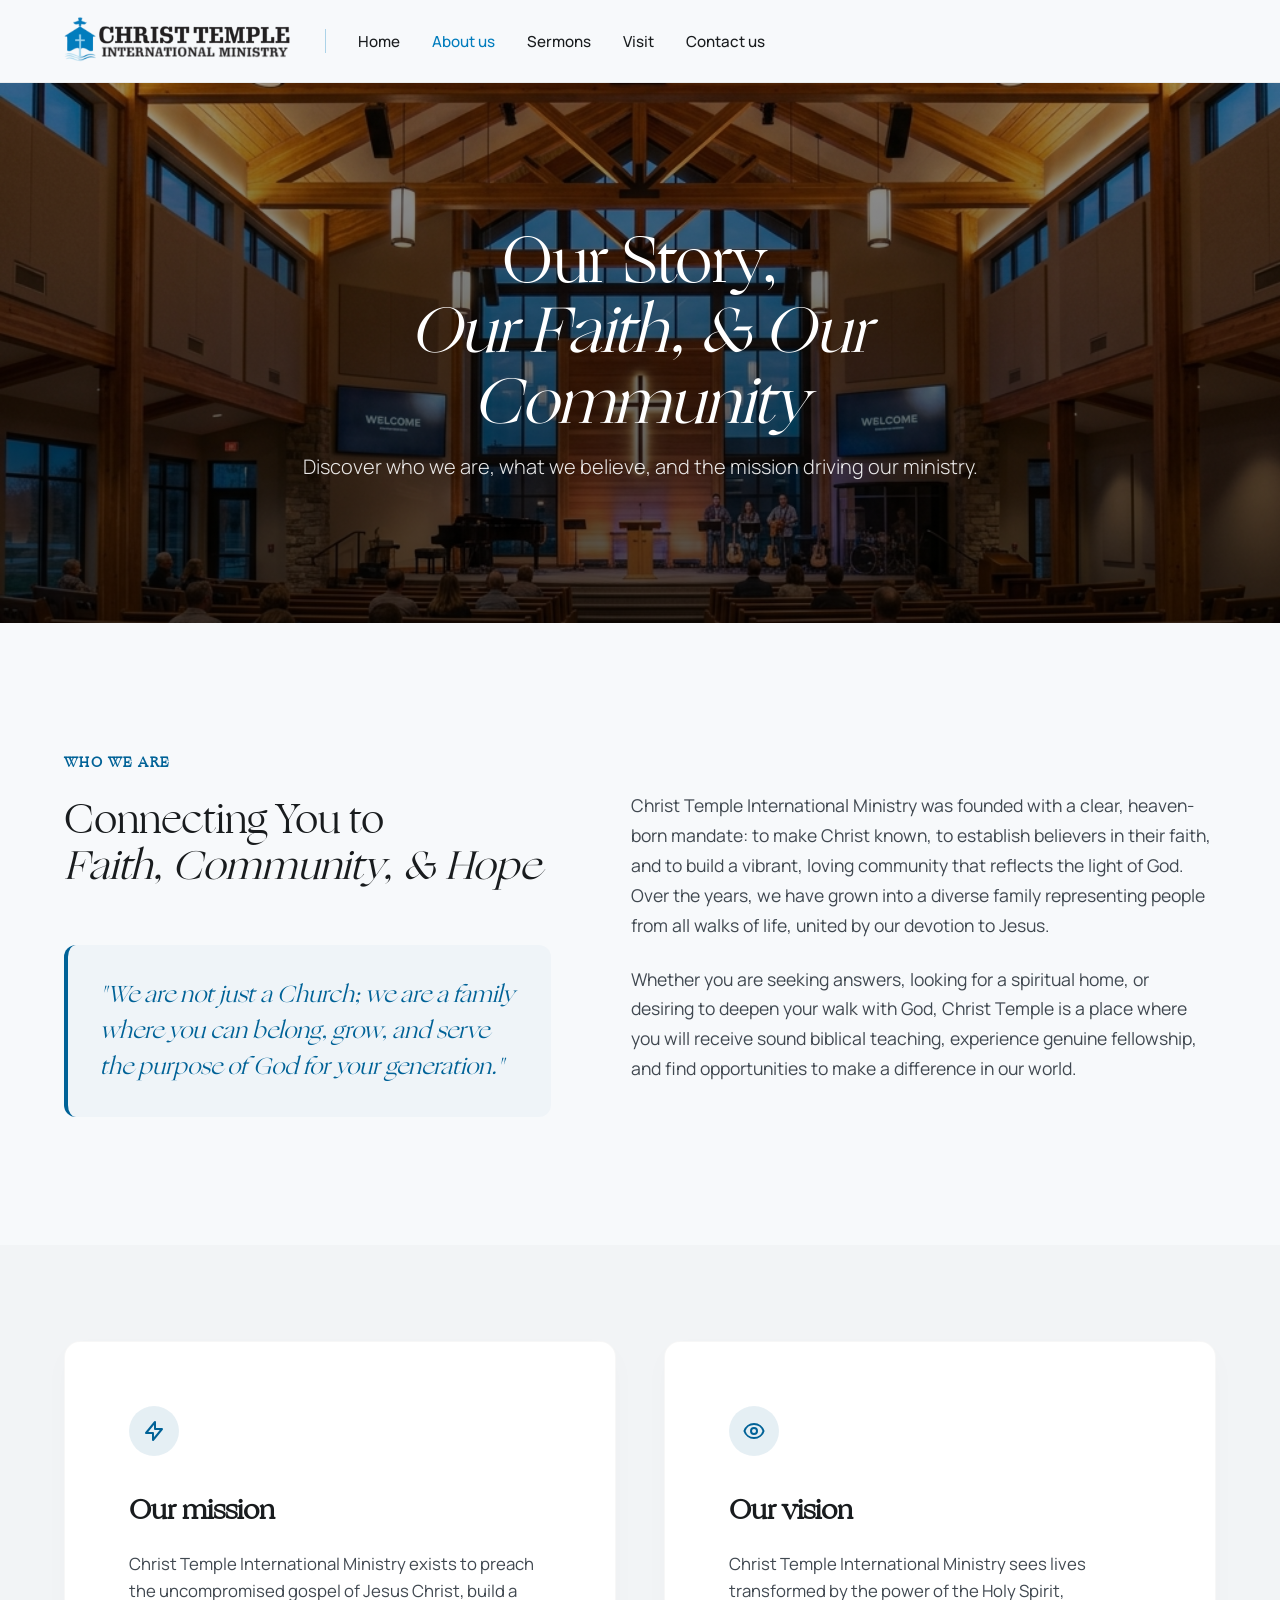
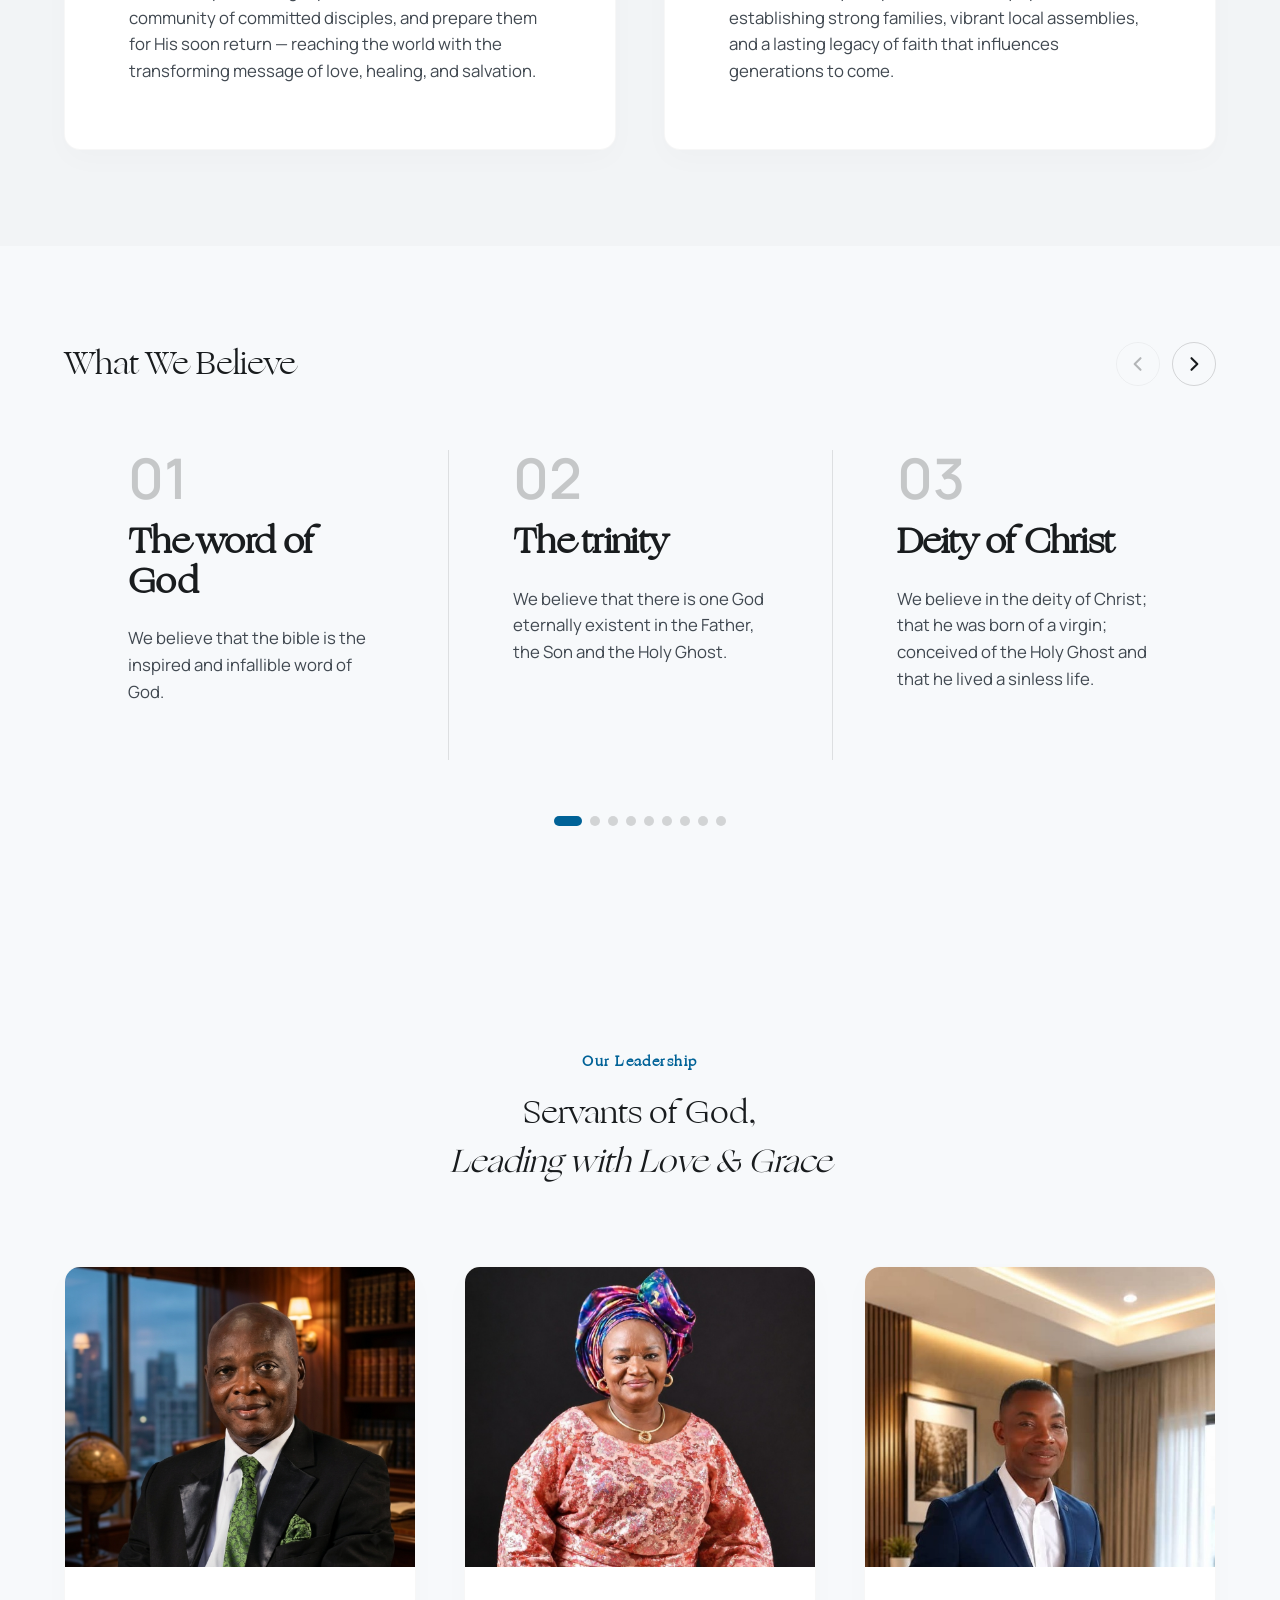
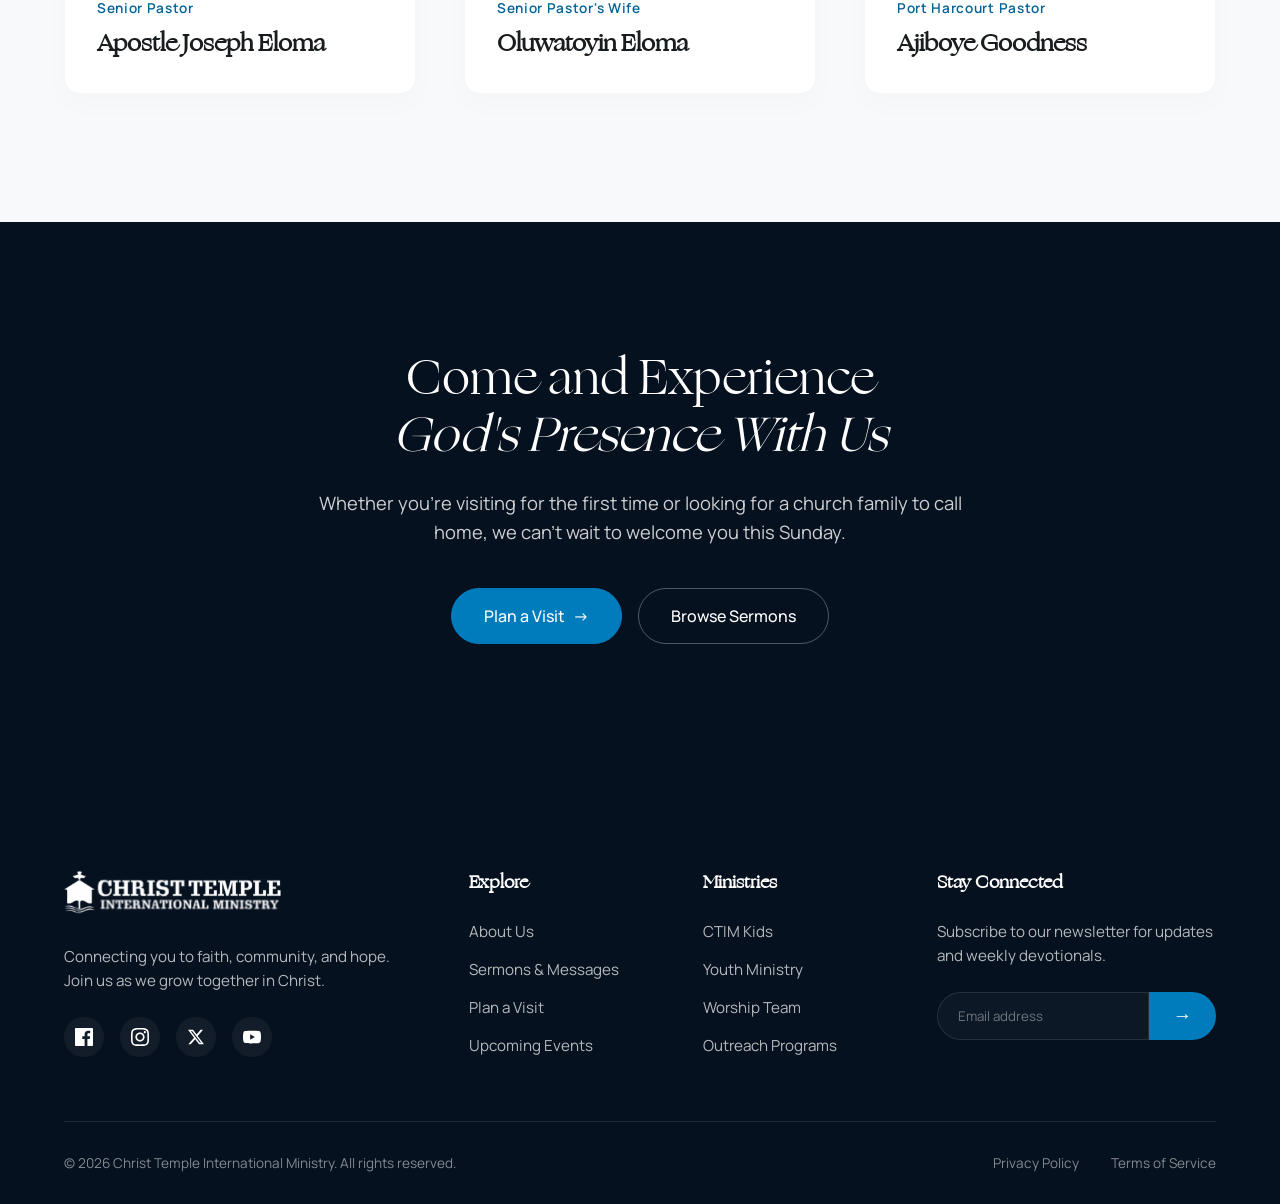
==== about.html @ 36286160 "refactor: restructure story section layout and add centralized site stylesheet" ====
<!DOCTYPE html>
<html lang="en">

<head>
    <meta charset="UTF-8">
    <meta name="viewport" content="width=device-width, initial-scale=1.0">
    <title>About Us - Christ Temple International Ministry</title>
    <!-- Google Fonts -->
    <link rel="preconnect" href="https://fonts.googleapis.com">
    <link rel="preconnect" href="https://fonts.gstatic.com" crossorigin>
    <link
        href="https://fonts.googleapis.com/css2?family=Manrope:wght@300;400;500;600;700&family=Playfair+Display:ital,wght@0,400;0,500;1,400;1,500&display=swap"
        rel="stylesheet">
    <link rel="stylesheet" href="assets/css/style.css">
</head>

<body>

    <!-- Navigation -->
    <nav class="navbar">
        <div class="nav-left">
            <div class="logo-container">
                <a href="index.html">
                    <img src="assets/images/Christ Temple logo.svg" alt="Christ Temple International Ministry">
                </a>
            </div>
            <div class="nav-divider"></div>
            <ul class="nav-menu">
                <li><a href="index.html">Home</a></li>
                <li><a href="about.html" class="active">About us</a></li>
                <li><a href="sermons.html">Sermons</a></li>
                <li><a href="visit.html">Visit</a></li>
                <li><a href="contact.html">Contact us</a></li>
            </ul>
        </div>


        <button class="mobile-menu-btn" aria-label="Toggle menu">
            <svg xmlns="http://www.w3.org/2000/svg" width="24" height="24" fill="none" viewBox="0 0 24 24"
                stroke="currentColor">
                <path stroke-linecap="round" stroke-linejoin="round" stroke-width="2" d="M4 6h16M4 12h16M4 18h16" />
            </svg>
    </nav>
    <div class="nav-backdrop" id="navBackdrop"></div>

    <!-- About Hero Section -->
    <section class="about-hero">
        <div class="about-hero-content">
            <h1 class="about-hero-title">
                Our Story, <br>
                <span class="serif-italic">Our Faith, & Our Community</span>
            </h1>
            <p class="about-hero-subtitle">
                Discover who we are, what we believe, and the mission driving our ministry.
            </p>
        </div>
    </section>

    <!-- Story Section -->
    <section class="story-section">
        <div class="story-container">
            <div class="story-left">
                <span class="story-tag">Who we are</span>
                <h2 class="story-title">
                    Connecting You to <br>
                    <span class="serif-italic">Faith, Community, & Hope</span>
                </h2>
                <blockquote class="story-highlight">
                    "We are not just a Church; we are a family where you can belong, grow, and serve the purpose of God
                    for your generation."
                </blockquote>
            </div>
            <div class="story-right">
                <p class="story-text">
                    Christ Temple International Ministry was founded with a clear, heaven-born mandate: to make Christ
                    known, to establish believers in their faith, and to build a vibrant, loving community that reflects
                    the light of God. Over the years, we have grown into a diverse family representing people from all
                    walks of life, united by our devotion to Jesus.
                </p>
                <p class="story-text">
                    Whether you are seeking answers, looking for a spiritual home, or desiring to deepen your walk with
                    God, Christ Temple is a place where you will receive sound biblical teaching, experience genuine
                    fellowship, and find opportunities to make a difference in our world.
                </p>
            </div>
        </div>
    </section>

    <!-- Mission & Vision Section -->
    <section class="mission-vision-section">
        <div class="mission-vision-container">
            <!-- Mission Card -->
            <div class="mv-card">
                <div class="mv-icon">
                    <svg xmlns="http://www.w3.org/2000/svg" width="24" height="24" fill="none" viewBox="0 0 24 24"
                        stroke="currentColor" stroke-width="2">
                        <path stroke-linecap="round" stroke-linejoin="round" d="M13 10V3L4 14h7v7l9-11h-7z" />
                    </svg>
                </div>
                <h3 class="mv-heading">Our mission</h3>
                <p class="mv-text">
                    Christ Temple International Ministry exists to preach the uncompromised gospel of Jesus Christ,
                    build a community of committed disciples, and prepare them for His soon return — reaching the world
                    with the transforming message of love, healing, and salvation.
                </p>
            </div>

            <!-- Vision Card -->
            <div class="mv-card">
                <div class="mv-icon">
                    <svg xmlns="http://www.w3.org/2000/svg" width="24" height="24" fill="none" viewBox="0 0 24 24"
                        stroke="currentColor" stroke-width="2">
                        <path stroke-linecap="round" stroke-linejoin="round" d="M15 12a3 3 0 11-6 0 3 3 0 016 0z" />
                        <path stroke-linecap="round" stroke-linejoin="round"
                            d="M2.458 12C3.732 7.943 7.523 5 12 5c4.478 0 8.268 2.943 9.542 7-1.274 4.057-5.064 7-9.542 7-4.477 0-8.268-2.943-9.542-7z" />
                    </svg>
                </div>
                <h3 class="mv-heading">Our vision</h3>
                <p class="mv-text">
                    Christ Temple International Ministry sees lives transformed by the power of the Holy Spirit,
                    establishing strong families, vibrant local assemblies, and a lasting legacy of faith that
                    influences generations to come.
                </p>
            </div>
        </div>
    </section>

    <!-- What We Believe Section -->
    <section class="values-section">
        <div class="values-container">
            <div class="values-header">
                <h2 class="section-title">What We Believe</h2>
                <div class="slider-controls">
                    <button type="button" class="slider-arrow slider-prev" aria-label="Previous belief">
                        <svg xmlns="http://www.w3.org/2000/svg" width="20" height="20" fill="none" viewBox="0 0 24 24"
                            stroke="currentColor">
                            <path stroke-linecap="round" stroke-linejoin="round" stroke-width="2.5"
                                d="M15 19l-7-7 7-7" />
                        </svg>
                    </button>
                    <button type="button" class="slider-arrow slider-next" aria-label="Next belief">
                        <svg xmlns="http://www.w3.org/2000/svg" width="20" height="20" fill="none" viewBox="0 0 24 24"
                            stroke="currentColor">
                            <path stroke-linecap="round" stroke-linejoin="round" stroke-width="2.5" d="M9 5l7 7-7 7" />
                        </svg>
                    </button>
                </div>
            </div>

            <div class="beliefs-slider-viewport">
                <div class="beliefs-slider-track">
                    <!-- 1 -->
                    <div class="value-card belief-slide-card">
                        <span class="value-number">01</span>
                        <h3 class="value-heading">The word of God</h3>
                        <p class="value-text">
                            We believe that the bible is the inspired and infallible word of God.
                        </p>
                    </div>

                    <!-- 2 -->
                    <div class="value-card belief-slide-card">
                        <span class="value-number">02</span>
                        <h3 class="value-heading">The trinity</h3>
                        <p class="value-text">
                            We believe that there is one God eternally existent in the Father, the Son and the Holy
                            Ghost.
                        </p>
                    </div>

                    <!-- 3 -->
                    <div class="value-card belief-slide-card">
                        <span class="value-number">03</span>
                        <h3 class="value-heading">Deity of Christ</h3>
                        <p class="value-text">
                            We believe in the deity of Christ; that he was born of a virgin; conceived of the Holy Ghost
                            and that he lived a sinless life.
                        </p>
                    </div>

                    <!-- 4 -->
                    <div class="value-card belief-slide-card">
                        <span class="value-number">04</span>
                        <h3 class="value-heading">Resurrection & ascension</h3>
                        <p class="value-text">
                            We believe that he died; that he rose again from the dead bodily and ascended into heaven
                            bodily.
                        </p>
                    </div>

                    <!-- 5 -->
                    <div class="value-card belief-slide-card">
                        <span class="value-number">05</span>
                        <h3 class="value-heading">The second coming</h3>
                        <p class="value-text">
                            We believe in the rapture of the church and the second coming of Christ.
                        </p>
                    </div>

                    <!-- 6 -->
                    <div class="value-card belief-slide-card">
                        <span class="value-number">06</span>
                        <h3 class="value-heading">Cleansing from sin</h3>
                        <p class="value-text">
                            We believe that the only means of being cleansed from sin is repentance and faith in the
                            precious blood of Jesus.
                        </p>
                    </div>

                    <!-- 7 -->
                    <div class="value-card belief-slide-card">
                        <span class="value-number">07</span>
                        <h3 class="value-heading">Personal salvation</h3>
                        <p class="value-text">
                            We believe that regeneration by the power of the Holy Ghost through the word of God is
                            essential for personal salvation.
                        </p>
                    </div>

                    <!-- 8 -->
                    <div class="value-card belief-slide-card">
                        <span class="value-number">08</span>
                        <h3 class="value-heading">Divine healing</h3>
                        <p class="value-text">
                            We believe that the redemptive work of Christ on the cross provides divine healing for the
                            body and salvation for the soul to everyone that believes.
                        </p>
                    </div>

                    <!-- 9 -->
                    <div class="value-card belief-slide-card">
                        <span class="value-number">09</span>
                        <h3 class="value-heading">Empowerment for service</h3>
                        <p class="value-text">
                            We believe in the receiving of the Holy Ghost giving divine enablement for Christian service
                            and witness.
                        </p>
                    </div>

                    <!-- 10 -->
                    <div class="value-card belief-slide-card">
                        <span class="value-number">10</span>
                        <h3 class="value-heading">Sanctification</h3>
                        <p class="value-text">
                            We believe in the sanctifying power of the Holy Ghost unto God and from the world.
                        </p>
                    </div>

                    <!-- 11 -->
                    <div class="value-card belief-slide-card">
                        <span class="value-number">11</span>
                        <h3 class="value-heading">Final resurrection</h3>
                        <p class="value-text">
                            We believe in the final resurrection of both the saved and the lost. The former to eternal
                            life and the latter to eternal judgement.
                        </p>
                    </div>
                </div>
            </div>

            <div class="slider-dots-container"></div>
        </div>
    </section>

    <!-- Leadership Section -->
    <section class="leadership-section">
        <div class="leadership-container">
            <div class="leadership-header">
                <span class="leadership-tag">Our Leadership</span>
                <h2 class="leadership-title">
                    Servants of God, <br>
                    <span class="serif-italic">Leading with Love & Grace</span>
                </h2>
            </div>

            <div class="leadership-grid">
                <!-- Leader 1 -->
                <div class="leader-card">
                    <div class="leader-image-container">
                        <img src="assets/images/pastor_portrait.png" alt="Apostle Joseph Eloma">
                    </div>
                    <div class="leader-info">
                        <span class="leader-role">Senior Pastor</span>
                        <h3 class="leader-name">Apostle Joseph Eloma</h3>
                    </div>
                </div>

                <!-- Leader 2 -->
                <div class="leader-card">
                    <div class="leader-image-container">
                        <img src="assets/images/pastor_wife_tokunbo.jpg" alt="Tokunbo Toyin Eloma">
                    </div>
                    <div class="leader-info">
                        <span class="leader-role">Senior Pastor's Wife</span>
                        <h3 class="leader-name">Oluwatoyin Eloma</h3>
                    </div>
                </div>

                <!-- Leader 3 -->
                <div class="leader-card">
                    <div class="leader-image-container">
                        <img src="assets/images/pastor_ajiboye.jpg" alt="Ajiboye Goodness"
                            style="object-position: top;">
                    </div>
                    <div class="leader-info">
                        <span class="leader-role">Port Harcourt Pastor</span>
                        <h3 class="leader-name">Ajiboye Goodness</h3>
                    </div>
                </div>
            </div>
        </div>
    </section>

    <!-- Call to Action Section -->
    <section class="about-cta">
        <div class="about-cta-container">
            <h2 class="about-cta-title">
                Come and Experience <br>
                <span class="serif-italic">God's Presence With Us</span>
            </h2>
            <p class="about-cta-text">
                Whether you're visiting for the first time or looking for a church family to call home, we can't wait to
                welcome you this Sunday.
            </p>
            <div class="about-cta-buttons">
                <a href="#" class="btn btn-primary">
                    Plan a Visit <span class="arrow">&rarr;</span>
                </a>
                <a href="sermons.html" class="btn btn-ghost">
                    Browse Sermons
                </a>
            </div>
        </div>
    </section>

    <!-- Footer Section -->
    <footer class="footer">
        <div class="footer-container">
            <div class="footer-grid">
                <!-- Column 1: Brand -->
                <div class="footer-col brand-col">
                    <img src="assets/images/Christ Temple logo.svg" alt="Christ Temple Logo" class="footer-logo">
                    <p class="footer-text">
                        Connecting you to faith, community, and hope. Join us as we grow together in Christ.
                    </p>
                    <div class="social-links">
                        <a href="https://web.facebook.com/ChristTempleMinistriesNg" class="social-icon" target="_blank"
                            rel="noopener noreferrer" aria-label="Facebook">
                            <svg xmlns="http://www.w3.org/2000/svg" width="18" height="18" fill="currentColor"
                                viewBox="0 0 24 24">
                                <path
                                    d="M22.675 0h-21.35c-.732 0-1.325.593-1.325 1.325v21.351c0 .731.593 1.324 1.325 1.324h11.495v-9.294h-3.128v-3.622h3.128v-2.671c0-3.1 1.893-4.788 4.659-4.788 1.325 0 2.463.099 2.795.143v3.24l-1.918.001c-1.504 0-1.795.715-1.795 1.763v2.313h3.587l-.467 3.622h-3.12v9.293h6.116c.73 0 1.323-.593 1.323-1.325v-21.35c0-.732-.593-1.325-1.325-1.325z" />
                            </svg>
                        </a>
                        <a href="https://instagram.com/christtempleng" class="social-icon" target="_blank"
                            rel="noopener noreferrer" aria-label="Instagram">
                            <svg xmlns="http://www.w3.org/2000/svg" width="18" height="18" fill="currentColor"
                                viewBox="0 0 24 24">
                                <path
                                    d="M12 2.163c3.204 0 3.584.012 4.85.07 3.252.148 4.771 1.691 4.919 4.919.058 1.265.069 1.645.069 4.849 0 3.205-.012 3.584-.069 4.849-.149 3.225-1.664 4.771-4.919 4.919-1.266.058-1.644.07-4.85.07-3.204 0-3.584-.012-4.849-.07-3.26-.149-4.771-1.699-4.919-4.92-.058-1.265-.07-1.644-.07-4.849 0-3.204.013-3.583.07-4.849.149-3.227 1.664-4.771 4.919-4.919 1.266-.057 1.645-.069 4.849-.069zm0-2.163c-3.259 0-3.667.014-4.947.072-4.358.2-6.78 2.618-6.98 6.98-.059 1.281-.073 1.689-.073 4.948 0 3.259.014 3.668.072 4.948.2 4.358 2.618 6.78 6.98 6.98 1.281.058 1.689.072 4.948.072 3.259 0 3.668-.014 4.948-.072 4.354-.2 6.782-2.618 6.979-6.98.059-1.28.073-1.689.073-4.948 0-3.259-.014-3.667-.072-4.947-.196-4.354-2.617-6.78-6.979-6.98-1.281-.059-1.69-.073-4.949-.073zm0 5.838c-3.403 0-6.162 2.759-6.162 6.162s2.759 6.163 6.162 6.163 6.162-2.759 6.162-6.163c0-3.403-2.759-6.162-6.162-6.162zm0 10.162c-2.209 0-4-1.79-4-4s1.791-4 4-4 4 1.79 4 4-1.791 4-4 4zm6.406-11.845c-.796 0-1.441.645-1.441 1.44s.645 1.44 1.441 1.44c.795 0 1.439-.645 1.439-1.44s-.644-1.44-1.439-1.44z" />
                            </svg>
                        </a>
                        <a href="https://x.com/ChristTempleInt" class="social-icon" target="_blank"
                            rel="noopener noreferrer" aria-label="X (Twitter)">
                            <svg xmlns="http://www.w3.org/2000/svg" width="16" height="16" fill="currentColor"
                                viewBox="0 0 16 16">
                                <path
                                    d="M12.6.75h2.454l-5.36 6.142L16 15.25h-4.937l-3.867-5.07-4.425 5.07H.316l5.733-6.57L0 .75h5.063l3.495 4.633L12.601.75Zm-.86 13.028h1.36L4.323 2.145H2.865l8.875 11.633Z" />
                            </svg>
                        </a>
                        <a href="https://www.youtube.com/@christtempleinternationalm6173" class="social-icon"
                            target="_blank" rel="noopener noreferrer" aria-label="YouTube">
                            <svg xmlns="http://www.w3.org/2000/svg" width="18" height="18" fill="currentColor"
                                viewBox="0 0 24 24">
                                <path
                                    d="M23.498 6.186a3.016 3.016 0 0 0-2.122-2.136C19.505 3.5 12 3.5 12 3.5s-7.505 0-9.377.55a3.015 3.015 0 0 0-2.122 2.136C0 8.07 0 12 0 12s0 3.93.502 5.814a3.016 3.016 0 0 0 2.122 2.136c1.871.55 9.376.55 9.376.55s7.505 0 9.377-.55a3.015 3.015 0 0 0 2.122-2.136C24 15.93 24 12 24 12s0-3.93-.502-5.814zM9.545 15.568V8.432L15.818 12l-6.273 3.568z" />
                            </svg>
                        </a>
                    </div>
                </div>

                <!-- Column 2: Quick Links -->
                <div class="footer-col">
                    <h4 class="footer-heading">Explore</h4>
                    <ul class="footer-links">
                        <li><a href="about.html">About Us</a></li>
                        <li><a href="sermons.html">Sermons & Messages</a></li>
                        <li><a href="#">Plan a Visit</a></li>
                        <li><a href="#">Upcoming Events</a></li>
                    </ul>
                </div>

                <!-- Column 3: Ministries -->
                <div class="footer-col">
                    <h4 class="footer-heading">Ministries</h4>
                    <ul class="footer-links">
                        <li><a href="#">CTIM Kids</a></li>
                        <li><a href="#">Youth Ministry</a></li>
                        <li><a href="#">Worship Team</a></li>
                        <li><a href="#">Outreach Programs</a></li>
                    </ul>
                </div>

                <!-- Column 4: Newsletter -->
                <div class="footer-col newsletter-col">
                    <h4 class="footer-heading">Stay Connected</h4>
                    <p class="footer-text">Subscribe to our newsletter for updates and weekly devotionals.</p>
                    <form class="newsletter-form">
                        <input type="email" placeholder="Email address" required>
                        <button type="submit">&rarr;</button>
                    </form>
                </div>
            </div>

            <div class="footer-bottom">
                <p>&copy; 2026 Christ Temple International Ministry. All rights reserved.</p>
                <div class="footer-legal">
                    <a href="#">Privacy Policy</a>
                    <a href="#">Terms of Service</a>
                </div>
            </div>
        </div>
    </footer>

    <script>
        document.addEventListener('DOMContentLoaded', () => {
            const mobileMenuBtn = document.querySelector('.mobile-menu-btn');
            const navbar = document.querySelector('.navbar');
            const navBackdrop = document.getElementById('navBackdrop');
            const navLinks = document.querySelectorAll('.nav-menu a');

            function toggleMenu(open) {
                const isOpen = open !== undefined ? open : !navbar.classList.contains('mobile-open');
                navbar.classList.toggle('mobile-open', isOpen);
                if (navBackdrop) navBackdrop.classList.toggle('active', isOpen);
                document.body.classList.toggle('menu-open', isOpen);
                if (mobileMenuBtn) {
                    mobileMenuBtn.setAttribute('aria-expanded', isOpen);
                }
            }

            if (mobileMenuBtn) {
                mobileMenuBtn.addEventListener('click', (e) => {
                    e.stopPropagation();
                    toggleMenu();
                });
            }

            if (navBackdrop) {
                navBackdrop.addEventListener('click', () => toggleMenu(false));
            }

            navLinks.forEach(link => {
                link.addEventListener('click', () => toggleMenu(false));
            });

            // What We Believe Slider Interactivity
            function initBeliefsSlider() {
                const sliderSections = document.querySelectorAll('.values-section');
                sliderSections.forEach(section => {
                    const track = section.querySelector('.beliefs-slider-track');
                    if (!track) return;

                    const cards = section.querySelectorAll('.value-card');
                    const prevBtn = section.querySelector('.slider-prev');
                    const nextBtn = section.querySelector('.slider-next');
                    const dotsContainer = section.querySelector('.slider-dots-container');

                    let currentIndex = 0;
                    let autoplayTimer = null;
                    let startX = 0;
                    let isDragging = false;

                    function getVisibleCardsCount() {
                        if (window.innerWidth <= 640) return 1;
                        if (window.innerWidth <= 1024) return 2;
                        return 3;
                    }

                    function getMaxIndex() {
                        const visible = getVisibleCardsCount();
                        return Math.max(0, cards.length - visible);
                    }

                    function renderDots() {
                        if (!dotsContainer) return;
                        dotsContainer.innerHTML = '';
                        const maxIdx = getMaxIndex();
                        for (let i = 0; i <= maxIdx; i++) {
                            const dot = document.createElement('button');
                            dot.className = `slider-dot ${i === currentIndex ? 'active' : ''}`;
                            dot.setAttribute('aria-label', `Go to slide ${i + 1}`);
                            dot.addEventListener('click', () => {
                                currentIndex = i;
                                updateSlider();
                                resetAutoplay();
                            });
                            dotsContainer.appendChild(dot);
                        }
                    }

                    function updateSlider() {
                        const maxIdx = getMaxIndex();
                        if (currentIndex > maxIdx) currentIndex = maxIdx;
                        if (currentIndex < 0) currentIndex = 0;

                        const visible = getVisibleCardsCount();
                        const offsetPercent = currentIndex * (100 / visible);
                        track.style.transform = `translateX(-${offsetPercent}%)`;

                        cards.forEach((card, idx) => {
                            if (idx === currentIndex || window.innerWidth <= 640) {
                                card.style.borderLeft = 'none';
                            } else {
                                card.style.borderLeft = '1px solid rgba(0, 0, 0, 0.1)';
                            }
                        });

                        if (prevBtn) prevBtn.disabled = currentIndex === 0;
                        if (nextBtn) nextBtn.disabled = currentIndex >= maxIdx;

                        if (dotsContainer) {
                            const dots = dotsContainer.querySelectorAll('.slider-dot');
                            dots.forEach((dot, idx) => {
                                dot.classList.toggle('active', idx === currentIndex);
                            });
                        }
                    }

                    function nextSlide() {
                        const maxIdx = getMaxIndex();
                        if (currentIndex < maxIdx) {
                            currentIndex++;
                        } else {
                            currentIndex = 0;
                        }
                        updateSlider();
                    }

                    function prevSlide() {
                        if (currentIndex > 0) {
                            currentIndex--;
                        } else {
                            currentIndex = getMaxIndex();
                        }
                        updateSlider();
                    }

                    function startAutoplay() {
                        stopAutoplay();
                        autoplayTimer = setInterval(nextSlide, 5000);
                    }

                    function stopAutoplay() {
                        if (autoplayTimer) clearInterval(autoplayTimer);
                    }

                    function resetAutoplay() {
                        stopAutoplay();
                        startAutoplay();
                    }

                    if (nextBtn) {
                        nextBtn.addEventListener('click', () => {
                            nextSlide();
                            resetAutoplay();
                        });
                    }

                    if (prevBtn) {
                        prevBtn.addEventListener('click', () => {
                            prevSlide();
                            resetAutoplay();
                        });
                    }

                    track.addEventListener('touchstart', (e) => {
                        isDragging = true;
                        startX = e.touches[0].clientX;
                        stopAutoplay();
                    }, { passive: true });

                    track.addEventListener('touchend', (e) => {
                        if (!isDragging) return;
                        isDragging = false;
                        const endX = e.changedTouches[0].clientX;
                        const diff = startX - endX;
                        if (Math.abs(diff) > 40) {
                            if (diff > 0) {
                                nextSlide();
                            } else {
                                prevSlide();
                            }
                        }
                        startAutoplay();
                    }, { passive: true });

                    section.addEventListener('mouseenter', stopAutoplay);
                    section.addEventListener('mouseleave', startAutoplay);

                    window.addEventListener('resize', () => {
                        renderDots();
                        updateSlider();
                    });

                    renderDots();
                    updateSlider();
                    startAutoplay();
                });
            }

            initBeliefsSlider();
        });
    </script>
</body>

</html>
---- assets/css/style.css ----
@font-face {
    font-family: 'Ogg';
    src: url('../fonts/Ogg-Regular.ttf') format('truetype'),
        url('../fonts/Ogg Ogg Regular.ttf') format('truetype');
    font-weight: normal;
    font-style: normal;
}

:root {
    /* Color Palette */
    --surface: #f7f9fb;
    --surface-dim: #d8dadc;
    --surface-bright: #f7f9fb;
    --surface-container-lowest: #ffffff;
    --surface-container-low: #f2f4f6;
    --surface-container: #eceef0;
    --surface-container-high: #e6e8ea;
    --surface-container-highest: #e0e3e5;
    --on-surface: #191c1e;
    --on-surface-variant: #404850;
    --inverse-surface: #2d3133;
    --inverse-on-surface: #eff1f3;
    --outline: #707881;
    --outline-variant: #bfc7d2;
    --surface-tint: #006398;
    --primary: #006297;
    --on-primary: #ffffff;
    --primary-container: #007cbd;
    --on-primary-container: #ffffff;
    --inverse-primary: #94ccff;
    --secondary: #006399;
    --on-secondary: #ffffff;
    --secondary-container: #44b0fd;
    --on-secondary-container: #004166;
    --tertiary: #485f7b;
    --on-tertiary: #ffffff;
    --tertiary-container: #607895;
    --on-tertiary-container: #ffffff;
    --error: #ba1a1a;
    --on-error: #ffffff;
    --error-container: #ffdad6;
    --on-error-container: #93000a;
    --primary-fixed: #cde5ff;
    --primary-fixed-dim: #94ccff;
    --on-primary-fixed: #001d32;
    --on-primary-fixed-variant: #004b74;
    --secondary-fixed: #cde5ff;
    --secondary-fixed-dim: #94ccff;
    --on-secondary-fixed: #001d32;
    --on-secondary-fixed-variant: #004b74;
    --tertiary-fixed: #d1e4ff;
    --tertiary-fixed-dim: #b0c9e8;
    --on-tertiary-fixed: #011d35;
    --on-tertiary-fixed-variant: #314863;
    --background: #f7f9fb;
    --on-background: #191c1e;
    --surface-variant: #e0e3e5;

    /* Semantic Mappings for existing styles */
    --primary-accent: var(--primary-container);
    --bg-light: var(--background);
    --text-dark: var(--on-surface);
    --text-light: var(--on-primary);

    /* Typography */
    --font-sans: 'Manrope', sans-serif;
    --font-serif: 'Playfair Display', serif;
    --font-ogg: 'Ogg', serif;
}

* {
    margin: 0;
    padding: 0;
    box-sizing: border-box;
}

body {
    font-family: var(--font-sans);
    background-color: var(--bg-light);
    color: var(--text-dark);
    -webkit-font-smoothing: antialiased;
    overflow-x: hidden;
}

h1, h2, h3, h4, h5, h6 {
    font-family: var(--font-ogg);
    font-weight: normal;
}

/* --- Navigation --- */
.navbar {
    display: flex;
    justify-content: space-between;
    align-items: center;
    padding: 1.25rem 4rem;
    background-color: var(--bg-light);
    position: sticky;
    top: 0;
    z-index: 100;
    border-bottom: 1px solid rgba(0, 0, 0, 0.05);
}

.nav-left {
    display: flex;
    align-items: center;
    gap: 2rem;
}

.logo-container {
    height: 42px;
    display: flex;
    align-items: center;
}

.logo-container img {
    height: 100%;
    width: auto;
    object-fit: contain;
}

.nav-divider {
    width: 1px;
    height: 24px;
    background-color: var(--primary-accent);
    opacity: 0.3;
}

.nav-menu {
    display: flex;
    gap: 2rem;
    list-style: none;
    margin: 0;
    padding: 0;
}

.nav-menu a {
    text-decoration: none;
    color: var(--text-dark);
    font-size: 0.95rem;
    font-weight: 500;
    transition: color 0.3s ease;
}

.nav-menu a:hover,
.nav-menu a.active {
    color: var(--primary-accent);
}

.nav-actions .btn-outline {
    padding: 0.6rem 1.5rem;
    border: 1px solid rgba(0, 124, 189, 0.3);
    border-radius: 50px;
    color: var(--primary-accent);
    text-decoration: none;
    font-size: 0.95rem;
    font-weight: 500;
    transition: all 0.3s ease;
}

.nav-actions .btn-outline:hover {
    background-color: var(--primary-accent);
    color: var(--text-light);
    border-color: var(--primary-accent);
}

/* --- Hero Section --- */
.hero {
    position: relative;
    height: calc(100vh - 82px);
    /* Adjust based on navbar height */
    min-height: 700px;
    display: flex;
    padding: 5rem 4rem;
    background-image: url('../images/pexels-caleboquendo-34612562.jpg');
    background-size: cover;
    background-position: center;
    background-repeat: no-repeat;
}

/* Overlay for the background image */
.hero::before {
    content: '';
    position: absolute;
    inset: 0;
    /* Gradient to make text readable at bottom, and general darkening */
    background: linear-gradient(to bottom,
            rgba(0, 0, 0, 0.1) 0%,
            rgba(0, 0, 0, 0.4) 50%,
            rgba(0, 0, 0, 0.85) 100%);
    z-index: 1;
}

.hero-container {
    position: relative;
    z-index: 2;
    width: 100%;
    max-width: 1400px;
    margin: 0 auto;
    display: flex;
    flex-direction: column;
    justify-content: flex-end;
    height: 100%;
}

.hero-content {
    max-width: 800px;
    animation: fadeUp 1s ease-out forwards;
}

.hero-title {
    color: var(--text-light);
    font-size: 4.5rem;
    line-height: 1.1;
    font-weight: 400;
    margin-bottom: 1.5rem;
    letter-spacing: -0.02em;
}

.hero-title .serif-italic {
    font-family: var(--font-ogg);
    font-style: italic;
    font-weight: 400;
}

.hero-subtitle {
    color: rgba(255, 255, 255, 0.9);
    font-size: 1.25rem;
    line-height: 1.6;
    margin-bottom: 2.5rem;
    max-width: 600px;
    font-weight: 300;
}

.hero-buttons {
    display: flex;
    gap: 1rem;
}

.btn {
    padding: 1rem 2rem;
    border-radius: 50px;
    font-size: 1rem;
    font-weight: 500;
    text-decoration: none;
    display: inline-flex;
    align-items: center;
    gap: 0.5rem;
    transition: all 0.3s ease;
}

.btn-primary {
    background-color: var(--primary-accent);
    color: var(--text-light);
    border: 1px solid var(--primary-accent);
}

.btn-primary:hover {
    background-color: #005F9E;
    border-color: #005F9E;
    transform: translateY(-2px);
}

.btn-primary .arrow {
    transition: transform 0.3s ease;
}

.btn-primary:hover .arrow {
    transform: translateX(4px);
}

.btn-ghost {
    background-color: transparent;
    color: var(--text-light);
    border: 1px solid rgba(255, 255, 255, 0.3);
}

.btn-ghost:hover {
    border-color: var(--text-light);
    background-color: rgba(255, 255, 255, 0.1);
    transform: translateY(-2px);
}


/* --- Animations --- */
@keyframes fadeUp {
    from {
        opacity: 0;
        transform: translateY(30px);
    }

    to {
        opacity: 1;
        transform: translateY(0);
    }
}

@keyframes fadeIn {
    from {
        opacity: 0;
    }

    to {
        opacity: 1;
    }
}

.mobile-menu-btn {
    display: none;
    background: transparent;
    border: none;
    color: var(--on-surface);
    cursor: pointer;
    padding: 0.5rem;
    border-radius: 8px;
    z-index: 101;
    transition: background-color 0.2s ease, transform 0.2s ease;
}

.mobile-menu-btn:hover,
.mobile-menu-btn:focus {
    background-color: var(--surface-container-high);
}

.mobile-menu-btn svg {
    transition: transform 0.3s ease;
}

.navbar.mobile-open .mobile-menu-btn svg {
    transform: rotate(90deg);
}

/* Mobile Menu Backdrop Overlay */
.nav-backdrop {
    position: fixed;
    top: 0;
    left: 0;
    right: 0;
    bottom: 0;
    background-color: rgba(6, 17, 31, 0.5);
    backdrop-filter: blur(4px);
    -webkit-backdrop-filter: blur(4px);
    opacity: 0;
    visibility: hidden;
    transition: opacity 0.3s ease, visibility 0.3s ease;
    z-index: 98;
}

.nav-backdrop.active,
body.menu-open .nav-backdrop {
    opacity: 1;
    visibility: visible;
}

/* --- Responsive Design --- */
@media (max-width: 1024px) {
    .navbar {
        padding: 1rem 2rem;
    }

    .nav-left {
        gap: 1.5rem;
    }

    .hero {
        padding: 4rem 2rem;
    }

    .hero-title {
        font-size: 3.5rem;
    }
}

@media (max-width: 768px) {

    .nav-divider,
    .nav-actions {
        display: none;
    }

    .mobile-menu-btn {
        display: flex;
        align-items: center;
        justify-content: center;
    }

    .navbar {
        position: relative;
    }

    .nav-menu {
        display: none;
        position: absolute;
        top: 100%;
        left: 0;
        right: 0;
        background-color: var(--surface-container-lowest);
        flex-direction: column;
        padding: 1.5rem 2rem;
        gap: 0.5rem;
        border-bottom: 1px solid var(--outline-variant);
        box-shadow: 0 12px 32px rgba(0, 0, 0, 0.12);
        z-index: 99;
        animation: fadeIn 0.25s ease-out;
    }

    .nav-menu li {
        width: 100%;
    }

    .nav-menu a {
        display: block;
        padding: 0.75rem 1rem;
        border-radius: 8px;
        font-size: 1rem;
        font-weight: 600;
        transition: background-color 0.2s ease, color 0.2s ease;
    }

    .nav-menu a:hover,
    .nav-menu a.active {
        background-color: var(--surface-container-low);
    }

    .navbar.mobile-open .nav-menu {
        display: flex;
    }

    .hero {
        height: auto;
        min-height: 80vh;
        padding: 4rem 1.5rem;
    }

    .hero-container {
        justify-content: center;
        padding-top: 2rem;
    }

    .hero-title {
        font-size: 2.75rem;
    }

    .hero-buttons {
        flex-direction: column;
        gap: 0.75rem;
    }

    .btn {
        width: 100%;
        justify-content: center;
    }
}

/* --- Values Section --- */
.values-section {
    padding: 6rem 4rem;
    background-color: var(--surface);
}

.values-container {
    max-width: 1400px;
    margin: 0 auto;
}

.section-title {
    font-size: 2rem;
    font-weight: 500;
    margin-bottom: 0;
    color: var(--text-dark);
    line-height: 1.15;
}

/* --- What We Believe Slider Styling --- */
.values-header {
    display: flex;
    justify-content: space-between;
    align-items: center;
    margin-bottom: 4rem;
}

.slider-controls {
    display: flex;
    gap: 0.75rem;
}

.slider-arrow {
    width: 44px;
    height: 44px;
    border-radius: 50%;
    border: 1px solid rgba(0, 0, 0, 0.15);
    background-color: transparent;
    color: var(--text-dark);
    display: flex;
    align-items: center;
    justify-content: center;
    cursor: pointer;
    transition: all 0.25s ease;
}

.slider-arrow:hover:not(:disabled) {
    background-color: var(--primary);
    color: #ffffff;
    border-color: var(--primary);
    transform: translateY(-2px);
}

.slider-arrow:disabled {
    opacity: 0.3;
    cursor: not-allowed;
}

.beliefs-slider-viewport {
    overflow: hidden;
    width: 100%;
}

.beliefs-slider-track {
    display: flex;
    transition: transform 0.5s cubic-bezier(0.25, 1, 0.5, 1);
    will-change: transform;
}

.value-card {
    flex: 0 0 33.333333%;
    min-width: 0;
    box-sizing: border-box;
    padding: 0 4rem;
    position: relative;
    border-left: 1px solid rgba(0, 0, 0, 0.1);
}

.value-number {
    font-size: 3.5rem;
    font-weight: 600;
    color: rgba(0, 0, 0, 0.2);
    display: block;
    margin-bottom: 1rem;
    line-height: 1;
}

.value-heading {
    font-size: 2.25rem;
    font-weight: 700;
    line-height: 1.1;
    margin-bottom: 1.5rem;
    color: var(--text-dark);
    letter-spacing: -0.02em;
}

.value-text {
    font-size: 1.05rem;
    line-height: 1.6;
    color: var(--on-surface-variant);
}

.slider-dots-container {
    display: flex;
    justify-content: center;
    align-items: center;
    gap: 0.5rem;
    margin-top: 3.5rem;
}

.slider-dot {
    width: 10px;
    height: 10px;
    border-radius: 50%;
    background-color: rgba(0, 0, 0, 0.15);
    border: none;
    cursor: pointer;
    padding: 0;
    transition: all 0.3s ease;
}

.slider-dot.active {
    width: 28px;
    border-radius: 10px;
    background-color: var(--primary);
}

/* Responsive Values Section */
@media (max-width: 1024px) {
    .value-card {
        flex: 0 0 50%;
        padding: 0 2rem;
    }
}

@media (max-width: 640px) {
    .value-card {
        flex: 0 0 100%;
        padding: 0 1.25rem;
    }

    .values-header {
        margin-bottom: 2.5rem;
    }

    .value-heading {
        font-size: 1.75rem;
        margin-bottom: 1rem;
    }

    .value-number {
        font-size: 2.75rem;
    }

    .slider-dots-container {
        margin-top: 2rem;
    }
}

/* --- Quote Section --- */
.quote-section {
    padding: 8rem 4rem;
    background-color: #ECEEF0;
    text-align: center;
}

.quote-container {
    max-width: 800px;
    margin: 0 auto;
    display: flex;
    flex-direction: column;
    align-items: center;
}

.quote-divider {
    width: 60px;
    height: 1px;
    background-color: var(--primary);
}

.quote-divider.top {
    margin-bottom: 3.5rem;
}

.quote-divider.bottom {
    margin-top: 3.5rem;
}

.quote-text {
    font-family: var(--font-ogg);
    font-size: 2.25rem;
    font-style: italic;
    font-weight: 400;
    color: var(--on-surface);
    line-height: 1.6;
    margin: 0;
}

.quote-citation {
    font-family: var(--font-sans);
    font-size: 0.85rem;
    font-weight: 600;
    color: var(--primary);

    letter-spacing: 0.15em;
    font-style: normal;
    margin-top: 2rem;
}

/* Responsive Quote Section */
@media (max-width: 768px) {
    .quote-section {
        padding: 5rem 2rem;
    }

    .quote-text {
        font-size: 1.75rem;
    }
}

/* --- Footer Section --- */
.footer {
    background-color: #06111F;
    /* Very dark navy to anchor the page */
    color: #FFFFFF;
    padding: 6rem 4rem 2rem 4rem;
}

.footer-container {
    max-width: 1400px;
    margin: 0 auto;
}

.footer-grid {
    display: grid;
    grid-template-columns: 2fr 1fr 1fr 1.5fr;
    gap: 4rem;
    margin-bottom: 4rem;
}

.footer-logo {
    height: 48px;
    margin-bottom: 1.5rem;
    /* Uses a CSS filter to make the SVG white, as the background is very dark */
    filter: brightness(0) invert(1);
}

.footer-text {
    font-size: 0.95rem;
    line-height: 1.6;
    color: rgba(255, 255, 255, 0.7);
    margin-bottom: 1.5rem;
}

.social-links {
    display: flex;
    gap: 1rem;
}

.social-icon {
    width: 40px;
    height: 40px;
    border-radius: 50%;
    background-color: rgba(255, 255, 255, 0.05);
    display: flex;
    align-items: center;
    justify-content: center;
    color: #FFFFFF;
    text-decoration: none;
    font-size: 0.85rem;
    font-weight: 600;
    transition: all 0.3s ease;
}

.social-icon:hover {
    background-color: var(--primary-accent);
    transform: translateY(-2px);
}

.footer-heading {
    font-size: 1.15rem;
    font-weight: 600;
    margin-bottom: 1.5rem;
    color: #FFFFFF;
}

.footer-links {
    list-style: none;
    padding: 0;
    margin: 0;
    display: flex;
    flex-direction: column;
    gap: 1rem;
}

.footer-links a {
    color: rgba(255, 255, 255, 0.7);
    text-decoration: none;
    font-size: 0.95rem;
    transition: color 0.3s ease;
}

.footer-links a:hover {
    color: var(--primary-accent);
}

.newsletter-form {
    display: flex;
    margin-top: 1rem;
}

.newsletter-form input {
    flex: 1;
    padding: 0.8rem 1.2rem;
    border: 1px solid rgba(255, 255, 255, 0.1);
    background-color: rgba(255, 255, 255, 0.03);
    color: #FFFFFF;
    border-radius: 50px 0 0 50px;
    font-family: var(--font-sans);
    outline: none;
}

.newsletter-form input::placeholder {
    color: rgba(255, 255, 255, 0.4);
}

.newsletter-form button {
    padding: 0.8rem 1.5rem;
    background-color: var(--primary-accent);
    color: #FFFFFF;
    border: none;
    border-radius: 0 50px 50px 0;
    cursor: pointer;
    font-size: 1.2rem;
    transition: background-color 0.3s ease;
}

.newsletter-form button:hover {
    background-color: #005F9E;
}

.footer-bottom {
    display: flex;
    justify-content: space-between;
    align-items: center;
    padding-top: 2rem;
    border-top: 1px solid rgba(255, 255, 255, 0.1);
    font-size: 0.85rem;
    color: rgba(255, 255, 255, 0.5);
}

.footer-legal {
    display: flex;
    gap: 2rem;
}

.footer-legal a {
    color: rgba(255, 255, 255, 0.5);
    text-decoration: none;
    transition: color 0.3s ease;
}

.footer-legal a:hover {
    color: #FFFFFF;
}

@media (max-width: 1024px) {
    .footer-grid {
        grid-template-columns: 1fr 1fr;
    }
}

@media (max-width: 768px) {
    .footer {
        padding: 4rem 2rem 2rem 2rem;
    }

    .footer-grid {
        grid-template-columns: 1fr;
        gap: 3rem;
    }

    .footer-bottom {
        flex-direction: column;
        text-align: center;
        gap: 1rem;
    }
}

/* --- Visit Section --- */
.visit-section {
    padding: 6rem 4rem;
    background-color: var(--surface-container-low);
}

.visit-container {
    max-width: 1400px;
    margin: 0 auto;
    font-family: var(--font-sans);
    font-size: 0.85rem;
    font-weight: 600;
    color: var(--primary);

    letter-spacing: 0.15em;
    font-style: normal;
    margin-top: 2rem;
}

/* Responsive Quote Section */
@media (max-width: 768px) {
    .quote-section {
        padding: 5rem 2rem;
    }

    .quote-text {
        font-size: 1.75rem;
    }
}

/* --- Footer Section --- */
.footer {
    background-color: #06111F;
    /* Very dark navy to anchor the page */
    color: #FFFFFF;
    padding: 6rem 4rem 2rem 4rem;
}

.footer-container {
    max-width: 1400px;
    margin: 0 auto;
}

.footer-grid {
    display: grid;
    grid-template-columns: 2fr 1fr 1fr 1.5fr;
    gap: 4rem;
    margin-bottom: 4rem;
}

.footer-logo {
    height: 48px;
    margin-bottom: 1.5rem;
    /* Uses a CSS filter to make the SVG white, as the background is very dark */
    filter: brightness(0) invert(1);
}

.footer-text {
    font-size: 0.95rem;
    line-height: 1.6;
    color: rgba(255, 255, 255, 0.7);
    margin-bottom: 1.5rem;
}

.social-links {
    display: flex;
    gap: 1rem;
}

.social-icon {
    width: 40px;
    height: 40px;
    border-radius: 50%;
    background-color: rgba(255, 255, 255, 0.05);
    display: flex;
    align-items: center;
    justify-content: center;
    color: #FFFFFF;
    text-decoration: none;
    font-size: 0.85rem;
    font-weight: 600;
    transition: all 0.3s ease;
}

.social-icon:hover {
    background-color: var(--primary-accent);
    transform: translateY(-2px);
}

.footer-heading {
    font-size: 1.15rem;
    font-weight: 600;
    margin-bottom: 1.5rem;
    color: #FFFFFF;
}

.footer-links {
    list-style: none;
    padding: 0;
    margin: 0;
    display: flex;
    flex-direction: column;
    gap: 1rem;
}

.footer-links a {
    color: rgba(255, 255, 255, 0.7);
    text-decoration: none;
    font-size: 0.95rem;
    transition: color 0.3s ease;
}

.footer-links a:hover {
    color: var(--primary-accent);
}

.newsletter-form {
    display: flex;
    margin-top: 1rem;
}

.newsletter-form input {
    flex: 1;
    padding: 0.8rem 1.2rem;
    border: 1px solid rgba(255, 255, 255, 0.1);
    background-color: rgba(255, 255, 255, 0.03);
    color: #FFFFFF;
    border-radius: 50px 0 0 50px;
    font-family: var(--font-sans);
    outline: none;
}

.newsletter-form input::placeholder {
    color: rgba(255, 255, 255, 0.4);
}

.newsletter-form button {
    padding: 0.8rem 1.5rem;
    background-color: var(--primary-accent);
    color: #FFFFFF;
    border: none;
    border-radius: 0 50px 50px 0;
    cursor: pointer;
    font-size: 1.2rem;
    transition: background-color 0.3s ease;
}

.newsletter-form button:hover {
    background-color: #005F9E;
}

.footer-bottom {
    display: flex;
    justify-content: space-between;
    align-items: center;
    padding-top: 2rem;
    border-top: 1px solid rgba(255, 255, 255, 0.1);
    font-size: 0.85rem;
    color: rgba(255, 255, 255, 0.5);
}

.footer-legal {
    display: flex;
    gap: 2rem;
}

.footer-legal a {
    color: rgba(255, 255, 255, 0.5);
    text-decoration: none;
    transition: color 0.3s ease;
}

.footer-legal a:hover {
    color: #FFFFFF;
}

@media (max-width: 1024px) {
    .footer-grid {
        grid-template-columns: 1fr 1fr;
    }
}

@media (max-width: 768px) {
    .footer {
        padding: 4rem 2rem 2rem 2rem;
    }

    .footer-grid {
        grid-template-columns: 1fr;
        gap: 3rem;
    }

    .footer-bottom {
        flex-direction: column;
        text-align: center;
        gap: 1rem;
    }
}

/* --- Visit Section --- */
.visit-section {
    padding: 6rem 4rem;
    background-color: #050505;
    /* Very dark background */
    color: #ffffff;
}

.visit-container {
    max-width: 1400px;
    margin: 0 auto;
}

.visit-section-title {
    font-family: var(--font-ogg);
    font-size: 2rem;
    font-weight: 500;
    line-height: 1.15;
    margin-bottom: 2rem;
    color: #ffffff;
}

.visit-grid {
    display: grid;
    grid-template-columns: repeat(3, 1fr);
    gap: 1rem;
    /* Small gap between tiles */
}

.visit-card {
    position: relative;
    height: 400px;
    /* Tall tiles */
    background-size: cover;
    background-position: center;
    border-radius: 4px;
    /* Slight rounding */
    overflow: hidden;
    transition: transform 0.3s ease, box-shadow 0.3s ease;
    cursor: pointer;
}

.visit-card:hover {
    transform: translateY(-5px);
    box-shadow: 0 10px 30px rgba(0, 0, 0, 0.5);
}

/* Gradient overlay for readability */
.visit-overlay {
    position: absolute;
    inset: 0;
    background: linear-gradient(to top,
            rgba(0, 0, 0, 0.85) 0%,
            rgba(0, 0, 0, 0.4) 30%,
            transparent 100%);
    z-index: 1;
}

.visit-content {
    position: absolute;
    bottom: 0;
    left: 0;
    right: 0;
    padding: 2rem;
    z-index: 2;
    text-align: left;
}

.visit-heading {
    font-family: var(--font-sans);
    font-size: 1.75rem;
    font-weight: 700;
    color: #ffffff;
    margin-bottom: 0.25rem;
    line-height: 1.2;
}

.visit-location {
    font-size: 1rem;
    color: rgba(255, 255, 255, 0.7);
    font-weight: 400;
}

@media (max-width: 1024px) {
    .visit-grid {
        grid-template-columns: repeat(2, 1fr);
        gap: 1rem;
    }

    .visit-card {
        height: 350px;
    }
}

@media (max-width: 768px) {
    .visit-section {
        padding: 4rem 2rem;
    }

    .visit-grid {
        grid-template-columns: 1fr;
    }

    .visit-card {
        height: 300px;
    }
}

/* --- Sermons App Styles --- */
.sermons-page {
    background-color: var(--surface);
    /* Space for the audio player */
    padding-bottom: 90px;
}

.sermons-app {
    display: flex;
    min-height: calc(100vh - 82px);
    max-width: 1600px;
    margin: 0 auto;
}

/* Sidebar */
.sermons-sidebar {
    width: 250px;
    padding: 2rem;
    border-right: 1px solid rgba(0, 0, 0, 0.05);
    background-color: var(--surface);
}

.sidebar-nav {
    display: flex;
    flex-direction: column;
    gap: 0.5rem;
}

.sidebar-link {
    display: flex;
    align-items: center;
    gap: 1rem;
    padding: 0.8rem 1rem;
    text-decoration: none;
    color: var(--on-surface-variant);
    font-weight: 500;
    border-radius: 8px;
    transition: all 0.2s ease;
}

.sidebar-link:hover {
    background-color: var(--surface-container-high);
    color: var(--on-surface);
}

.sidebar-link.active {
    background-color: var(--primary-container);
    color: var(--on-primary-container);
}

.live-dot {
    width: 6px;
    height: 6px;
    background-color: var(--error);
    border-radius: 50%;
    margin-left: auto;
}

/* Main Content */
.sermons-content {
    flex: 1;
    padding: 2rem 4rem;
    overflow-y: auto;
}

.search-bar {
    position: relative;
    max-width: 600px;
}

.search-bar svg {
    position: absolute;
    left: 1rem;
    top: 50%;
    transform: translateY(-50%);
    color: var(--outline);
}

.search-bar input {
    width: 100%;
    padding: 1rem 1rem 1rem 3rem;
    border-radius: 50px;
    border: 1px solid var(--outline-variant);
    background-color: var(--surface-container-lowest);
    font-family: var(--font-sans);
    font-size: 1rem;
    color: var(--on-surface);
    outline: none;
    transition: border-color 0.2s ease;
}

.search-bar input:focus {
    border-color: var(--primary);
}

/* Categories */
.categories-scroll {
    margin-top: 2rem;
    overflow-x: auto;
    padding-bottom: 0.5rem;
    /* Hide scrollbar */
    scrollbar-width: none;
}

.categories-scroll::-webkit-scrollbar {
    display: none;
}

.categories-wrapper {
    display: flex;
    gap: 1rem;
}

.category-pill {
    padding: 0.5rem 1.25rem;
    border-radius: 50px;
    border: 1px solid var(--outline-variant);
    background-color: transparent;
    color: var(--on-surface-variant);
    font-family: var(--font-sans);
    font-weight: 600;
    font-size: 0.9rem;
    cursor: pointer;
    white-space: nowrap;
    transition: all 0.2s ease;
}

.category-pill:hover {
    background-color: var(--surface-container-high);
}

.category-pill.active {
    background-color: var(--on-surface);
    color: var(--surface);
    border-color: var(--on-surface);
}

/* Sermons Grid */
.sermons-section {
    margin-top: 3rem;
}

.sermons-section-header {
    display: flex;
    justify-content: space-between;
    align-items: center;
    margin-bottom: 1.5rem;
    flex-wrap: wrap;
    gap: 1rem;
}

.sermons-section-header .section-heading {
    margin-bottom: 0;
}

.section-heading {
    font-size: 1.5rem;
    font-weight: 700;
    margin-bottom: 1.5rem;
    color: var(--on-surface);
}

.sermons-controls {
    display: flex;
    align-items: center;
    gap: 1.5rem;
}

.control-group {
    display: flex;
    align-items: center;
    gap: 0.5rem;
}

.control-label {
    font-size: 0.9rem;
    font-weight: 500;
    color: var(--on-surface-variant);
}

.control-select {
    padding: 0.5rem 2rem 0.5rem 1rem;
    border-radius: 8px;
    border: 1px solid var(--outline-variant);
    background-color: var(--surface-container-lowest);
    color: var(--on-surface);
    font-family: var(--font-sans);
    font-size: 0.9rem;
    font-weight: 500;
    outline: none;
    cursor: pointer;
    appearance: none;
    background-image: url("data:image/svg+xml,%3Csvg xmlns='http://www.w3.org/2000/svg' width='16' height='16' fill='none' viewBox='0 0 24 24' stroke='%23404850' stroke-width='2'%3E%3Cpath stroke-linecap='round' stroke-linejoin='round' d='M19 9l-7 7-7-7'/%3E%3C/svg%3E");
    background-repeat: no-repeat;
    background-position: right 0.75rem center;
    background-size: 16px;
    transition: border-color 0.2s ease, box-shadow 0.2s ease;
}

.control-select:focus {
    border-color: var(--primary);
    box-shadow: 0 0 0 2px rgba(0, 98, 151, 0.1);
}

.view-toggle {
    display: flex;
    background-color: var(--surface-container-low);
    border-radius: 8px;
    padding: 2px;
}

.view-btn {
    border: none;
    background: none;
    color: var(--on-surface-variant);
    padding: 0.5rem;
    border-radius: 6px;
    cursor: pointer;
    display: flex;
    align-items: center;
    justify-content: center;
    transition: all 0.2s ease;
}

.view-btn:hover {
    color: var(--on-surface);
}

.view-btn.active {
    background-color: var(--surface-container-lowest);
    color: var(--primary);
    box-shadow: 0 1px 3px rgba(0, 0, 0, 0.1);
}

.sermons-grid {
    display: grid;
    grid-template-columns: repeat(auto-fill, minmax(250px, 1fr));
    gap: 2rem;
}

.sermon-card {
    cursor: pointer;
    transition: transform 0.3s ease;
}

.sermon-card:hover {
    transform: translateY(-4px);
}

.sermon-image {
    position: relative;
    border-radius: 12px;
    overflow: hidden;
    aspect-ratio: 16 / 9;
    background-color: var(--surface-container-highest);
}

.sermon-image img {
    width: 100%;
    height: 100%;
    object-fit: cover;
    transition: transform 0.5s ease;
}

.sermon-card:hover .sermon-image img {
    transform: scale(1.05);
}

.sermon-duration {
    position: absolute;
    bottom: 0.75rem;
    right: 0.75rem;
    background-color: rgba(0, 0, 0, 0.75);
    color: white;
    padding: 0.25rem 0.5rem;
    border-radius: 4px;
    font-size: 0.75rem;
    font-weight: 600;
    z-index: 2;
}

.sermon-play-overlay {
    position: absolute;
    inset: 0;
    background-color: rgba(0, 0, 0, 0.4);
    display: flex;
    align-items: center;
    justify-content: center;
    color: white;
    opacity: 0;
    transition: opacity 0.3s ease;
    z-index: 1;
}

.sermon-card:hover .sermon-play-overlay {
    opacity: 1;
}

.sermon-details {
    margin-top: 1rem;
}

.sermon-title {
    font-size: 1.1rem;
    font-weight: 700;
    color: var(--on-surface);
    margin-bottom: 0.5rem;
    display: -webkit-box;
    -webkit-line-clamp: 2;
    -webkit-box-orient: vertical;
    overflow: hidden;
}

.sermon-meta {
    display: flex;
    justify-content: space-between;
    align-items: center;
    font-size: 0.85rem;
    color: var(--on-surface-variant);
}

/* List View Layout */
.sermons-grid.list-view {
    display: flex;
    flex-direction: column;
    gap: 1rem;
}

.sermons-grid.list-view .sermon-card {
    display: flex;
    flex-direction: row;
    align-items: center;
    gap: 1.5rem;
    background-color: var(--surface-container-lowest);
    border: 1px solid var(--outline-variant);
    padding: 1rem;
    border-radius: 12px;
    transition: transform 0.2s ease, box-shadow 0.2s ease;
}

.sermons-grid.list-view .sermon-card:hover {
    transform: translateY(-2px);
    box-shadow: 0 4px 12px rgba(0, 0, 0, 0.05);
}

.sermons-grid.list-view .sermon-image {
    width: 180px;
    height: auto;
    aspect-ratio: 16 / 9;
    flex-shrink: 0;
    border-radius: 8px;
}

.sermons-grid.list-view .sermon-details {
    margin-top: 0;
    flex: 1;
    display: flex;
    flex-direction: column;
    gap: 0.5rem;
}

.sermons-grid.list-view .sermon-title {
    font-size: 1.15rem;
    margin-bottom: 0;
}

.sermons-grid.list-view .sermon-meta {
    justify-content: flex-start;
    gap: 1.5rem;
}

@media (max-width: 600px) {
    .sermons-grid.list-view .sermon-card {
        flex-direction: column;
        align-items: stretch;
        gap: 1rem;
    }

    .sermons-grid.list-view .sermon-image {
        width: 100%;
    }
}

/* Audio Player */
.audio-player {
    position: fixed;
    bottom: 0;
    left: 0;
    right: 0;
    height: 90px;
    background-color: var(--surface-container-lowest);
    border-top: 1px solid rgba(0, 0, 0, 0.05);
    display: flex;
    align-items: center;
    justify-content: space-between;
    padding: 0 2rem;
    transform: translateY(100%);
    transition: transform 0.3s cubic-bezier(0.4, 0, 0.2, 1);
    z-index: 1000;
    box-shadow: 0 -4px 20px rgba(0, 0, 0, 0.05);
}

.audio-player.active {
    transform: translateY(0);
}

.player-info {
    display: flex;
    align-items: center;
    gap: 1rem;
    width: 300px;
}

.player-cover {
    width: 60px;
    height: 60px;
    border-radius: 8px;
    overflow: hidden;
    background-color: var(--surface-container-highest);
}

.player-cover img {
    width: 100%;
    height: 100%;
    object-fit: cover;
}

.player-text {
    flex: 1;
    overflow: hidden;
}

.player-text h4 {
    font-size: 0.95rem;
    font-weight: 600;
    color: var(--on-surface);
    margin: 0 0 0.25rem 0;
    white-space: nowrap;
    overflow: hidden;
    text-overflow: ellipsis;
}

.player-text p {
    font-size: 0.8rem;
    color: var(--on-surface-variant);
    margin: 0;
}

.player-controls {
    display: flex;
    align-items: center;
    gap: 1.5rem;
}

.control-btn {
    background: none;
    border: none;
    color: var(--on-surface-variant);
    cursor: pointer;
    display: flex;
    align-items: center;
    justify-content: center;
    transition: color 0.2s ease, transform 0.1s ease;
}

.control-btn:hover {
    color: var(--primary);
}

.control-btn:active {
    transform: scale(0.95);
}

.play-btn {
    width: 48px;
    height: 48px;
    border-radius: 50%;
    background-color: var(--primary-container);
    color: var(--on-primary-container);
}

.play-btn:hover {
    background-color: var(--primary);
    color: white;
}

.player-progress {
    display: flex;
    align-items: center;
    gap: 1rem;
    flex: 1;
    max-width: 500px;
    margin: 0 2rem;
}

.time-current,
.time-total {
    font-size: 0.8rem;
    color: var(--on-surface-variant);
    font-variant-numeric: tabular-nums;
    min-width: 40px;
}

.progress-bar-container {
    flex: 1;
    height: 20px;
    display: flex;
    align-items: center;
    cursor: pointer;
}

.progress-bar {
    width: 100%;
    height: 6px;
    background-color: var(--surface-container-highest);
    border-radius: 3px;
    position: relative;
}

.progress-filled {
    height: 100%;
    background-color: var(--primary);
    position: relative;
}

.progress-thumb {
    position: absolute;
    right: -6px;
    top: 50%;
    transform: translateY(-50%);
    width: 12px;
    height: 12px;
    border-radius: 50%;
    background-color: var(--primary);
    box-shadow: 0 2px 6px rgba(0, 0, 0, 0.25);
    transition: transform 0.15s ease, background-color 0.15s ease;
    cursor: grab;
    z-index: 5;
}

.progress-bar-container:hover .progress-thumb {
    transform: translateY(-50%) scale(1.3);
    background-color: var(--primary-hover, #004d77);
}

.progress-thumb:active {
    cursor: grabbing;
    transform: translateY(-50%) scale(1.4);
}

.player-volume {
    display: flex;
    align-items: center;
    gap: 0.5rem;
    width: 150px;
    color: var(--on-surface-variant);
}

.volume-slider {
    flex: 1;
    height: 6px;
    background-color: var(--surface-container-highest);
    border-radius: 3px;
    cursor: pointer;
    overflow: hidden;
}

.volume-filled {
    height: 100%;
    background-color: var(--primary);
}

/* Responsive Sermons Page */
@media (max-width: 1024px) {
    .sermons-content {
        padding: 2rem;
    }
}

@media (max-width: 768px) {
    .sermons-app {
        flex-direction: column;
    }

    .sermons-sidebar {
        width: 100%;
        border-right: none;
        border-bottom: 1px solid rgba(0, 0, 0, 0.05);
        padding: 1rem 2rem;
    }

    .sidebar-nav {
        flex-direction: row;
        overflow-x: auto;
        gap: 1rem;
    }

    .sidebar-link {
        white-space: nowrap;
    }

    .sermons-content {
        padding: 1.5rem 1rem;
    }

    .audio-player {
        padding: 0 1rem;
    }

    .player-progress {
        display: none;
        /* Hide progress bar on mobile to save space */
    }

    .player-volume {
        display: none;
        /* Hide volume on mobile */
    }

    .player-info {
        width: auto;
        flex: 1;
    }
}

/* --- Admin Login --- */
.admin-login-page {
    display: flex;
    align-items: center;
    justify-content: center;
    min-height: 100vh;
    background-color: var(--surface-container-low);
    padding: 2rem;
}

.login-container {
    width: 100%;
    max-width: 420px;
}

.login-card {
    background-color: var(--surface-container-lowest);
    border-radius: 16px;
    padding: 2.5rem;
    box-shadow: 0 10px 30px rgba(0, 0, 0, 0.05);
}

.login-header {
    text-align: center;
    margin-bottom: 2rem;
}

.login-logo {
    height: 48px;
    margin-bottom: 1.5rem;
}

.login-header h2 {
    font-size: 1.75rem;
    color: var(--on-surface);
    margin-bottom: 0.5rem;
}

.login-header p {
    color: var(--on-surface-variant);
    font-size: 0.9rem;
}

.login-form .form-group {
    margin-bottom: 1.25rem;
}

.login-form label {
    display: block;
    font-size: 0.85rem;
    font-weight: 600;
    margin-bottom: 0.5rem;
    color: var(--on-surface);
}

.input-wrapper {
    position: relative;
    display: flex;
    align-items: center;
}

.input-wrapper svg {
    position: absolute;
    left: 1rem;
    color: var(--outline);
}

.input-wrapper input {
    width: 100%;
    padding: 0.75rem 1rem 0.75rem 2.75rem;
    border: 1px solid var(--outline-variant);
    border-radius: 8px;
    font-family: inherit;
    font-size: 0.95rem;
    color: var(--on-surface);
    transition: all 0.2s ease;
}

.input-wrapper input:focus {
    outline: none;
    border-color: var(--primary);
    box-shadow: 0 0 0 3px rgba(0, 99, 152, 0.1);
}

.form-options {
    display: flex;
    justify-content: space-between;
    align-items: center;
    margin-bottom: 1.5rem;
    font-size: 0.85rem;
}

.remember-me {
    display: flex;
    align-items: center;
    gap: 0.5rem;
    cursor: pointer;
    color: var(--on-surface-variant);
    font-weight: normal;
}

.forgot-password {
    color: var(--primary);
    text-decoration: none;
    font-weight: 500;
}

.login-btn {
    width: 100%;
    padding: 0.85rem;
    border-radius: 8px;
    font-size: 1rem;
    justify-content: center;
    border: none;
    cursor: pointer;
}

/* --- Admin Dashboard --- */
.admin-dashboard {
    display: flex;
    height: 100vh;
    background-color: var(--surface-container-low);
    overflow: hidden;
}

.admin-sidebar {
    width: 260px;
    background-color: var(--surface-container-lowest);
    border-right: 1px solid var(--outline-variant);
    display: flex;
    flex-direction: column;
}

.admin-logo {
    padding: 1.5rem;
    display: flex;
    align-items: center;
    gap: 1rem;
    border-bottom: 1px solid var(--outline-variant);
}

.admin-logo img {
    height: 32px;
}

.admin-logo span {
    font-weight: 700;
    color: var(--primary);
    letter-spacing: 0.05em;

    font-size: 0.85rem;
}

.admin-nav {
    padding: 1.5rem 1rem;
    display: flex;
    flex-direction: column;
    gap: 0.5rem;
    flex: 1;
}

.admin-nav-link {
    display: flex;
    align-items: center;
    gap: 0.75rem;
    padding: 0.85rem 1rem;
    border-radius: 8px;
    color: var(--on-surface-variant);
    text-decoration: none;
    font-weight: 500;
    font-size: 0.95rem;
    transition: all 0.2s ease;
}

.admin-nav-link:hover {
    background-color: var(--surface-container);
    color: var(--on-surface);
}

.admin-nav-link.active {
    background-color: var(--primary-container);
    color: var(--on-primary-container);
}

.logout-link {
    margin-top: auto;
    color: var(--error);
}

.logout-link:hover {
    background-color: var(--error-container);
    color: var(--on-error-container);
}

.admin-main {
    flex: 1;
    display: flex;
    flex-direction: column;
    overflow-y: auto;
}

.admin-header {
    background-color: var(--surface-container-lowest);
    padding: 1.5rem 2.5rem;
    display: flex;
    justify-content: space-between;
    align-items: center;
    border-bottom: 1px solid var(--outline-variant);
}

.header-title h1 {
    font-size: 1.5rem;
    color: var(--on-surface);
    margin-bottom: 0.25rem;
}

.header-title p {
    color: var(--on-surface-variant);
    font-size: 0.9rem;
}

.header-profile {
    display: flex;
    align-items: center;
    gap: 0.75rem;
}

.profile-avatar {
    width: 40px;
    height: 40px;
    background-color: var(--primary);
    color: white;
    border-radius: 50%;
    display: flex;
    align-items: center;
    justify-content: center;
    font-weight: 600;
    font-size: 1.2rem;
}

.header-profile span {
    font-weight: 500;
    color: var(--on-surface);
}

.admin-content {
    padding: 2.5rem;
    max-width: 1200px;
    margin: 0 auto;
    width: 100%;
}

.admin-card {
    background-color: var(--surface-container-lowest);
    border-radius: 12px;
    padding: 2rem;
    margin-bottom: 2rem;
    box-shadow: 0 4px 12px rgba(0, 0, 0, 0.03);
    border: 1px solid rgba(0, 0, 0, 0.05);
}

.card-title {
    font-size: 1.25rem;
    margin-bottom: 1.5rem;
    color: var(--on-surface);
}

.upload-form .form-row {
    display: flex;
    gap: 1.5rem;
    margin-bottom: 1.5rem;
}

.upload-form .form-group {
    flex: 1;
}

.upload-form label {
    display: block;
    font-size: 0.85rem;
    font-weight: 600;
    margin-bottom: 0.5rem;
    color: var(--on-surface);
}

.upload-form input,
.upload-form select {
    width: 100%;
    padding: 0.75rem 1rem;
    border: 1px solid var(--outline-variant);
    border-radius: 8px;
    font-family: inherit;
    font-size: 0.95rem;
}

.upload-form input:focus,
.upload-form select:focus {
    outline: none;
    border-color: var(--primary);
    box-shadow: 0 0 0 3px rgba(0, 99, 152, 0.1);
}

.file-upload-grid {
    display: grid;
    grid-template-columns: 1fr 1fr;
    gap: 1.5rem;
    margin-bottom: 2rem;
}

.file-upload-box label {
    display: block;
    font-size: 0.85rem;
    font-weight: 600;
    margin-bottom: 0.5rem;
    color: var(--on-surface);
}

.upload-area {
    border: 2px dashed var(--outline-variant);
    border-radius: 12px;
    padding: 2rem;
    display: flex;
    flex-direction: column;
    align-items: center;
    justify-content: center;
    gap: 1rem;
    background-color: var(--surface-container-low);
    color: var(--on-surface-variant);
    cursor: pointer;
    transition: all 0.2s ease;
}

.upload-area:hover {
    background-color: var(--surface-container);
    border-color: var(--primary);
    color: var(--primary);
}

.form-actions {
    display: flex;
    justify-content: flex-end;
}

.form-actions button {
    border: none;
    cursor: pointer;
}

.list-header {
    display: flex;
    justify-content: space-between;
    align-items: center;
    margin-bottom: 1.5rem;
}

.search-small {
    position: relative;
    display: flex;
    align-items: center;
}

.search-small svg {
    position: absolute;
    left: 0.75rem;
    color: var(--outline);
}

.search-small input {
    padding: 0.5rem 1rem 0.5rem 2.25rem;
    border: 1px solid var(--outline-variant);
    border-radius: 50px;
    font-size: 0.85rem;
}

.search-small input:focus {
    outline: none;
    border-color: var(--primary);
}

.table-responsive {
    overflow-x: auto;
}

.admin-table {
    width: 100%;
    border-collapse: collapse;
    text-align: left;
}

.admin-table th {
    padding: 1rem;
    font-size: 0.85rem;

    letter-spacing: 0.05em;
    color: var(--on-surface-variant);
    border-bottom: 2px solid var(--outline-variant);
}

.admin-table td {
    padding: 1rem;
    font-size: 0.95rem;
    border-bottom: 1px solid var(--surface-container-high);
    vertical-align: middle;
}

.sermon-name-cell {
    display: flex;
    align-items: center;
    gap: 1rem;
    font-weight: 500;
}

.tiny-cover {
    width: 48px;
    height: 48px;
    border-radius: 8px;
    object-fit: cover;
}

.badge {
    padding: 0.25rem 0.75rem;
    background-color: var(--primary-container);
    color: var(--on-primary-container);
    border-radius: 50px;
    font-size: 0.75rem;
    font-weight: 600;
}

.action-btns {
    display: flex;
    gap: 0.5rem;
}

.icon-btn {
    background: transparent;
    border: 1px solid var(--outline-variant);
    border-radius: 6px;
    width: 32px;
    height: 32px;
    display: flex;
    align-items: center;
    justify-content: center;
    cursor: pointer;
    color: var(--on-surface-variant);
    transition: all 0.2s ease;
}

.icon-btn:hover {
    background-color: var(--surface-container);
    color: var(--on-surface);
}

.icon-btn.delete:hover {
    background-color: var(--error-container);
    color: var(--on-error-container);
    border-color: var(--error-container);
}

@media (max-width: 1024px) {
    .upload-form .form-row {
        flex-direction: column;
        gap: 1rem;
    }

    .file-upload-grid {
        grid-template-columns: 1fr;
    }
}

@media (max-width: 768px) {
    .admin-dashboard {
        flex-direction: column;
        height: auto;
    }

    .admin-sidebar {
        width: 100%;
        flex-direction: row;
        align-items: center;
        border-right: none;
        border-bottom: 1px solid var(--outline-variant);
        padding: 0.5rem 1rem;
        flex-wrap: wrap;
    }

    .admin-logo {
        padding: 0;
        border: none;
    }

    .admin-nav {
        flex-direction: row;
        padding: 0;
        margin-left: auto;
        gap: 0.25rem;
    }

    .admin-nav-link {
        padding: 0.5rem;
        font-size: 0;
    }

    .admin-header {
        padding: 1rem;
    }

    .admin-content {
        padding: 1rem;
    }
}

/* --- About Us Page --- */
.about-hero {
    position: relative;
    height: 60vh;
    min-height: 450px;
    display: flex;
    align-items: center;
    justify-content: center;
    text-align: center;
    background-image: url('../images/about_hero.png');
    background-size: cover;
    background-position: center;
    background-repeat: no-repeat;
    padding: 0 2rem;
}

.about-hero::before {
    content: '';
    position: absolute;
    inset: 0;
    background: linear-gradient(to bottom,
            rgba(0, 0, 0, 0.4) 0%,
            rgba(0, 0, 0, 0.7) 100%);
    z-index: 1;
}

.about-hero-content {
    position: relative;
    z-index: 2;
    max-width: 800px;
    color: var(--text-light);
    animation: fadeUp 1s ease-out forwards;
}

.about-hero-title {
    font-size: 4rem;
    font-weight: 400;
    line-height: 1.1;
    margin-bottom: 1rem;
    letter-spacing: -0.01em;
}

.about-hero-title .serif-italic {
    font-family: var(--font-ogg);
    font-style: italic;
}

.about-hero-subtitle {
    font-size: 1.25rem;
    font-weight: 300;
    color: rgba(255, 255, 255, 0.9);
}

.story-section {
    padding: 8rem 4rem;
    background-color: var(--background);
}

.story-container {
    max-width: 1200px;
    margin: 0 auto;
    display: grid;
    grid-template-columns: 1fr 1.2fr;
    gap: 5rem;
    align-items: start;
}

.story-left {
    display: flex;
    flex-direction: column;
    gap: 1.5rem;
}

.story-right {
    display: flex;
    flex-direction: column;
    gap: 1.5rem;
    margin-top: 2.5rem;
}

.story-tag {
    font-size: 0.9rem;
    font-weight: 700;
    color: var(--primary);
    letter-spacing: 0.1em;
    text-transform: uppercase;
}

.story-title {
    font-size: 2.5rem;
    line-height: 1.15;
    font-weight: 500;
    color: var(--text-dark);
}

.story-title .serif-italic {
    font-family: var(--font-ogg);
    font-style: italic;
}

.story-text {
    font-size: 1.1rem;
    line-height: 1.7;
    color: var(--on-surface-variant);
}

.story-highlight {
    font-family: var(--font-ogg);
    font-style: italic;
    font-size: 1.45rem;
    line-height: 1.55;
    color: var(--primary);
    background-color: rgba(0, 98, 151, 0.03);
    border-left: 4px solid var(--primary);
    border-radius: 12px;
    padding: 2rem;
    margin-top: 2rem;
}

@media (max-width: 900px) {
    .story-container {
        grid-template-columns: 1fr;
        gap: 3rem;
    }

    .story-right {
        margin-top: 0;
    }

    .story-highlight {
        font-size: 1.3rem;
        padding: 1.5rem;
    }
}

/* Mission & Vision cards */
.mission-vision-section {
    padding: 6rem 4rem;
    background-color: var(--surface-container-low);
}

.mission-vision-container {
    max-width: 1400px;
    margin: 0 auto;
    display: grid;
    grid-template-columns: repeat(2, 1fr);
    gap: 3rem;
}

.mv-card {
    background-color: var(--surface-container-lowest);
    padding: 4rem;
    border-radius: 16px;
    border: 1px solid rgba(0, 0, 0, 0.03);
    box-shadow: 0 10px 30px rgba(0, 0, 0, 0.02);
    transition: all 0.3s ease;
}

.mv-card:hover {
    transform: translateY(-5px);
    box-shadow: 0 20px 40px rgba(0, 0, 0, 0.05);
}

.mv-icon {
    width: 50px;
    height: 50px;
    border-radius: 50%;
    background-color: rgba(0, 98, 151, 0.1);
    color: var(--primary);
    display: flex;
    align-items: center;
    justify-content: center;
    margin-bottom: 2rem;
}

.mv-heading {
    font-size: 1.75rem;
    font-weight: 700;
    margin-bottom: 1.25rem;
    color: var(--text-dark);
}

.mv-text {
    font-size: 1.05rem;
    line-height: 1.6;
    color: var(--on-surface-variant);
}

/* Leadership section */
.leadership-section {
    padding: 8rem 4rem;
    background-color: var(--background);
}

.leadership-container {
    max-width: 1400px;
    margin: 0 auto;
}

.leadership-header {
    text-align: center;
    max-width: 700px;
    margin: 0 auto 5rem auto;
}

.leadership-tag {
    font-size: 0.9rem;
    font-weight: 700;
    color: var(--primary);

    letter-spacing: 0.1em;
    display: block;
    margin-bottom: 1rem;
}

.leadership-title {
    font-size: 2rem;
    font-weight: 500;
    color: var(--text-dark);
}

.leadership-title .serif-italic {
    font-family: var(--font-ogg);
    font-style: italic;
}

.leadership-grid {
    display: grid;
    grid-template-columns: repeat(3, 1fr);
    gap: 3rem;
}

.leader-card {
    background-color: var(--surface-container-lowest);
    border-radius: 16px;
    overflow: hidden;
    box-shadow: 0 10px 30px rgba(0, 0, 0, 0.02);
    border: 1px solid rgba(0, 0, 0, 0.03);
    transition: all 0.3s ease;
}

.leader-card:hover {
    transform: translateY(-5px);
    box-shadow: 0 20px 40px rgba(0, 0, 0, 0.06);
}

.leader-image-container {
    position: relative;
    width: 100%;
    height: 300px;
    overflow: hidden;
}

.leader-image-container img {
    width: 100%;
    height: 100%;
    object-fit: cover;
    transition: transform 0.5s ease;
}

.leader-card:hover .leader-image-container img {
    transform: scale(1.05);
}

.leader-info {
    padding: 2rem;
}

.leader-role {
    font-size: 0.85rem;
    font-weight: 600;
    color: var(--primary);

    letter-spacing: 0.05em;
    display: block;
    margin-bottom: 0.5rem;
}

.leader-name {
    font-size: 1.5rem;
    font-weight: 600;
    color: var(--text-dark);
    margin-bottom: 0;
}

.leader-bio {
    font-size: 0.95rem;
    line-height: 1.6;
    color: var(--on-surface-variant);
}

/* About Page CTA */
.about-cta {
    position: relative;
    padding: 8rem 4rem;
    background-color: #06111F;
    color: #FFFFFF;
    text-align: center;
    overflow: hidden;
}

.about-cta-container {
    position: relative;
    z-index: 2;
    max-width: 700px;
    margin: 0 auto;
}

.about-cta-title {
    font-size: 3rem;
    font-weight: 400;
    line-height: 1.2;
    margin-bottom: 1.5rem;
}

.about-cta-title .serif-italic {
    font-family: var(--font-ogg);
    font-style: italic;
}

.about-cta-text {
    font-size: 1.15rem;
    line-height: 1.6;
    color: rgba(255, 255, 255, 0.8);
    margin-bottom: 2.5rem;
}

.about-cta-buttons {
    display: flex;
    justify-content: center;
    gap: 1rem;
}

/* Responsive styles for About Us */
@media (max-width: 1024px) {
    .story-container {
        grid-template-columns: 1fr;
        gap: 4rem;
    }

    .mission-vision-container {
        grid-template-columns: 1fr;
        gap: 2rem;
    }

    .leadership-grid {
        grid-template-columns: repeat(2, 1fr);
        gap: 2rem;
    }
}

@media (max-width: 768px) {
    .about-hero {
        height: 50vh;
        min-height: 350px;
    }

    .about-hero-title {
        font-size: 2.75rem;
    }

    .story-section {
        padding: 5rem 2rem;
    }

    .story-title {
        font-size: 2.25rem;
    }

    .mission-vision-section {
        padding: 4rem 2rem;
    }

    .mv-card {
        padding: 2.5rem;
    }

    .leadership-section {
        padding: 5rem 2rem;
    }

    .leadership-title {
        font-size: 2.25rem;
    }

    .leadership-grid {
        grid-template-columns: 1fr;
        gap: 2rem;
    }

    .leader-image-container {
        height: 300px;
    }

    .about-cta {
        padding: 5rem 2rem;
    }

    .about-cta-title {
        font-size: 2.25rem;
    }

    .about-cta-buttons {
        flex-direction: column;
    }
}

/* Custom Typography Updates - Ogg Font */
.section-title,
.sermons-section-title,
.visit-section-title,
.story-title,
.leadership-title,
.about-cta-title,
.about-hero-title,
.sermons-hero-title,
.hero-title,
.sermon-title,
.sermon-detail-title,
.visit-page-title,
.expect-section-title,
.plan-title,
.story-tag,
.leadership-tag,
.sermons-tag,
.visit-tag,
.expect-tag,
.plan-tag {
    font-family: var(--font-ogg) !important;
}

/* --- Visit Page --- */
.visit-hero {
    position: relative;
    height: 45vh;
    min-height: 350px;
    display: flex;
    align-items: center;
    padding: 0 4rem;
    background-image: url('../images/pexels-caleboquendo-34612562.jpg');
    background-size: cover;
    background-position: center;
    background-repeat: no-repeat;
}

.visit-hero::before {
    content: '';
    position: absolute;
    inset: 0;
    background: linear-gradient(to right,
            rgba(6, 17, 31, 0.95) 0%,
            rgba(6, 17, 31, 0.8) 50%,
            rgba(6, 17, 31, 0.4) 100%);
    z-index: 1;
}

.visit-hero-content {
    position: relative;
    z-index: 2;
    max-width: 800px;
    margin-top: 4rem;
    color: var(--text-light);
}

.visit-hero-title {
    font-size: 4rem;
    font-weight: 400;
    line-height: 1.1;
    margin-bottom: 1rem;
    letter-spacing: -0.01em;
}

.visit-hero-subtitle {
    font-size: 1.2rem;
    font-weight: 300;
    line-height: 1.6;
    color: rgba(255, 255, 255, 0.85);
    max-width: 600px;
}

.visit-locations-section {
    padding: 6rem 4rem;
    background-color: var(--surface-container-low);
}

.visit-locations-container {
    max-width: 1400px;
    margin: 0 auto;
}

.visit-locations-header {
    text-align: center;
    margin-bottom: 3.5rem;
}

.visit-tag {
    display: inline-block;
    font-size: 0.9rem;
    font-weight: 700;
    color: var(--primary);

    letter-spacing: 0.15em;
    margin-bottom: 1rem;
}

.visit-page-title {
    font-size: 2rem;
    font-weight: 500;
    color: var(--text-dark);
}

/* Tabs styles */
.locations-tabs {
    display: flex;
    justify-content: center;
    gap: 1rem;
    margin-bottom: 4rem;
    border-bottom: 1px solid var(--outline-variant);
    padding-bottom: 1rem;
}

.tab-btn {
    background: none;
    border: none;
    padding: 0.75rem 2rem;
    font-family: var(--font-sans);
    font-size: 1.1rem;
    font-weight: 600;
    color: var(--on-surface-variant);
    cursor: pointer;
    position: relative;
    transition: all 0.3s ease;
}

.tab-btn:hover {
    color: var(--primary);
}

.tab-btn.active {
    color: var(--primary);
}

.tab-btn.active::after {
    content: '';
    position: absolute;
    bottom: -1.1rem;
    left: 0;
    right: 0;
    height: 3px;
    background-color: var(--primary);
    border-radius: 2px;
}

/* Tab content container */
.tab-content-container {
    position: relative;
}

.tab-content {
    display: none;
    animation: fadeIn 0.5s ease;
}

.tab-content.active {
    display: block;
}

.location-detail-grid {
    display: grid;
    grid-template-columns: 1fr 1.2fr;
    gap: 4rem;
    align-items: stretch;
}

.location-info-card {
    background-color: var(--surface-container-lowest);
    padding: 3.5rem;
    border-radius: 16px;
    box-shadow: 0 10px 30px rgba(0, 0, 0, 0.03);
    display: flex;
    flex-direction: column;
    justify-content: flex-start;
    border: 1px solid rgba(0, 0, 0, 0.05);
}

.location-name {
    font-size: 2.25rem;
    font-weight: 600;
    color: var(--text-dark);
    margin-bottom: 1.5rem;
}

.location-pastor {
    font-size: 1rem;
    color: var(--on-surface-variant);
    margin-bottom: 2rem;
}

.info-item {
    display: flex;
    align-items: flex-start;
    gap: 1.25rem;
    margin-bottom: 0.85rem;
    font-size: 1.05rem;
    line-height: 1.5;
    color: var(--on-surface);
}

.info-icon {
    display: flex;
    align-items: center;
    justify-content: center;
    width: 20px;
    height: 20px;
    margin-top: 0.25rem;
    color: var(--primary);
    flex-shrink: 0;
}

.info-icon svg {
    width: 100%;
    height: 100%;
    display: block;
}

.info-text {
    flex: 1;
}

.btn-plan-visit {
    margin-top: auto;
    align-self: flex-start;
}

.location-visual-card {
    display: flex;
    flex-direction: column;
    gap: 2rem;
    height: 100%;
}

.location-image {
    height: 200px;
    background-size: cover;
    background-position: center;
    border-radius: 16px;
    box-shadow: 0 10px 30px rgba(0, 0, 0, 0.05);
}

.map-embed-container {
    border-radius: 16px;
    overflow: hidden;
    box-shadow: 0 10px 30px rgba(0, 0, 0, 0.05);
    border: 1px solid rgba(0, 0, 0, 0.05);
    background-color: var(--surface-dim);
}

.map-embed-container iframe {
    display: block;
}

/* What to Expect */
.what-to-expect-section {
    padding: 6rem 4rem;
    background-color: var(--surface-container-lowest);
}

.expect-container {
    max-width: 1400px;
    margin: 0 auto;
}

.expect-tag {
    display: inline-block;
    font-size: 0.9rem;
    font-weight: 700;
    color: var(--primary);

    letter-spacing: 0.15em;
    margin-bottom: 1rem;
    text-align: center;
    width: 100%;
}

.expect-section-title {
    font-size: 2rem;
    font-weight: 500;
    color: var(--text-dark);
    text-align: center;
    margin-bottom: 4rem;
}

.expect-grid {
    display: grid;
    grid-template-columns: repeat(4, 1fr);
    gap: 2rem;
}

.expect-card {
    background-color: var(--surface-container-low);
    padding: 2.5rem;
    border-radius: 16px;
    transition: all 0.3s ease;
    border: 1px solid rgba(0, 0, 0, 0.02);
}

.expect-card:hover {
    transform: translateY(-8px);
    background-color: var(--surface-container-lowest);
    box-shadow: 0 15px 35px rgba(0, 0, 0, 0.05);
    border-color: rgba(0, 124, 189, 0.1);
}

.expect-icon-wrapper {
    width: 60px;
    height: 60px;
    background-color: rgba(0, 124, 189, 0.1);
    color: var(--primary);
    border-radius: 12px;
    display: flex;
    align-items: center;
    justify-content: center;
    margin-bottom: 1.75rem;
    transition: all 0.3s ease;
}

.expect-card:hover .expect-icon-wrapper {
    background-color: var(--primary);
    color: var(--on-primary);
}

.expect-icon-wrapper svg {
    width: 32px;
    height: 32px;
}

.expect-title {
    font-size: 1.4rem;
    font-weight: 600;
    color: var(--text-dark);
    margin-bottom: 1rem;
}

.expect-text {
    font-size: 0.98rem;
    line-height: 1.6;
    color: var(--on-surface-variant);
}

/* Plan a Visit Form Section */
.plan-visit-form-section {
    padding: 7rem 4rem;
    background-color: var(--surface);
}

.plan-form-container {
    max-width: 900px;
    margin: 0 auto;
}

.plan-form-header {
    text-align: center;
    margin-bottom: 4rem;
}

.plan-tag {
    display: inline-block;
    font-size: 0.9rem;
    font-weight: 700;
    color: var(--primary);

    letter-spacing: 0.15em;
    margin-bottom: 1rem;
}

.plan-title {
    font-size: 2rem;
    font-weight: 500;
    color: var(--text-dark);
    margin-bottom: 1.25rem;
}

.plan-subtitle {
    font-size: 1.1rem;
    color: var(--on-surface-variant);
    line-height: 1.6;
    max-width: 700px;
    margin: 0 auto;
}

.form-wrapper {
    background-color: var(--surface-container-lowest);
    padding: 4rem;
    border-radius: 20px;
    box-shadow: 0 15px 45px rgba(0, 0, 0, 0.05);
    border: 1px solid rgba(0, 0, 0, 0.05);
    position: relative;
    min-height: 400px;
}

.plan-visit-form {
    display: flex;
    flex-direction: column;
    gap: 2rem;
}

.form-row {
    display: grid;
    grid-template-columns: 1fr 1fr;
    gap: 2rem;
}

.form-group {
    display: flex;
    flex-direction: column;
    gap: 0.5rem;
}

.form-group label {
    font-size: 0.95rem;
    font-weight: 600;
    color: var(--on-surface);
}

.form-group input,
.form-group select,
.form-group textarea {
    padding: 1rem 1.25rem;
    border: 1px solid var(--outline-variant);
    border-radius: 8px;
    font-family: var(--font-sans);
    font-size: 1rem;
    background-color: var(--surface-container-low);
    color: var(--on-surface);
    transition: all 0.3s ease;
    outline: none;
}

.form-group input:focus,
.form-group select:focus,
.form-group textarea:focus {
    border-color: var(--primary);
    background-color: var(--surface-container-lowest);
    box-shadow: 0 0 0 3px rgba(0, 124, 189, 0.1);
}

.form-submit-btn {
    padding: 1.25rem;
    font-size: 1.1rem;
    font-weight: 600;
    border-radius: 8px;
    cursor: pointer;
    border: none;
    width: 100%;
    margin-top: 1rem;
}

/* Success Card */
.form-success-card {
    display: none;
    flex-direction: column;
    align-items: center;
    text-align: center;
    padding: 2rem 0;
    animation: fadeIn 0.5s ease;
}

.success-icon-check {
    width: 80px;
    height: 80px;
    background-color: #2e7d32;
    color: white;
    border-radius: 50%;
    display: flex;
    align-items: center;
    justify-content: center;
    margin-bottom: 2rem;
    box-shadow: 0 10px 25px rgba(46, 125, 50, 0.3);
}

.success-icon-check svg {
    width: 45px;
    height: 45px;
}

.success-heading {
    font-size: 2.25rem;
    font-weight: 600;
    color: var(--text-dark);
    margin-bottom: 1rem;
}

.success-message {
    font-size: 1.1rem;
    line-height: 1.6;
    color: var(--on-surface-variant);
    max-width: 600px;
    margin-bottom: 2.5rem;
}

.success-close-btn {
    padding: 0.75rem 2.5rem;
    border: 1px solid var(--outline);
    color: var(--on-surface);
    cursor: pointer;
    background: none;
    border-radius: 50px;
    font-family: var(--font-sans);
    font-weight: 600;
    transition: all 0.3s ease;
}

.success-close-btn:hover {
    background-color: var(--surface-container-low);
}

/* Keyframes for smooth fadeIn */
@keyframes fadeIn {
    from {
        opacity: 0;
        transform: translateY(15px);
    }

    to {
        opacity: 1;
        transform: translateY(0);
    }
}

/* Responsive Visit Page */
@media (max-width: 1024px) {
    .expect-grid {
        grid-template-columns: repeat(2, 1fr);
    }

    .location-detail-grid {
        grid-template-columns: 1fr;
        gap: 3rem;
    }
}

@media (max-width: 768px) {
    .visit-hero {
        padding: 0 2rem;
        height: 50vh;
        min-height: 380px;
    }

    .visit-hero-title {
        font-size: 2.75rem;
    }

    .visit-locations-section,
    .what-to-expect-section,
    .plan-visit-form-section {
        padding: 5rem 2rem;
    }

    .visit-page-title,
    .expect-section-title,
    .plan-title {
        font-size: 2.25rem;
    }

    .locations-tabs {
        flex-direction: column;
        align-items: stretch;
        border-bottom: none;
        padding-bottom: 0;
        gap: 0.5rem;
    }

    .tab-btn {
        padding: 1rem;
        background-color: var(--surface-container-lowest);
        border: 1px solid var(--outline-variant);
        border-radius: 8px;
    }

    .tab-btn.active::after {
        display: none;
    }

    .tab-btn.active {
        background-color: var(--primary);
        color: var(--on-primary);
        border-color: var(--primary);
    }

    .location-info-card {
        padding: 2rem;
    }

    .expect-grid {
        grid-template-columns: 1fr;
        gap: 1.5rem;
    }

    .form-wrapper {
        padding: 2rem;
    }

    .form-row {
        grid-template-columns: 1fr;
        gap: 1.5rem;
    }
}

/* Direct Map Links */
.map-link {
    display: inline-block;
    color: var(--primary);
    text-decoration: none;
    font-weight: 600;
    margin-top: 0.5rem;
    font-size: 0.95rem;
    transition: color 0.3s ease;
}

.map-link:hover {
    color: var(--primary-accent);
    text-decoration: underline;
}

.map-link .arrow {
    display: inline-block;
    transition: transform 0.3s ease;
}

.map-link:hover .arrow {
    transform: translateX(4px);
}

/* Map Hover Overlay Styles */
.map-container-link {
    text-decoration: none;
    display: block;
    position: relative;
    border-radius: 16px;
    overflow: hidden;
}

.map-overlay {
    position: absolute;
    inset: 0;
    background-color: rgba(6, 17, 31, 0.4);
    display: flex;
    align-items: center;
    justify-content: center;
    opacity: 0;
    transition: opacity 0.3s ease;
    z-index: 5;
    pointer-events: none;
}

.map-container-link:hover .map-overlay {
    opacity: 1;
}

.overlay-text {
    background-color: var(--primary);
    color: var(--on-primary);
    padding: 0.75rem 1.5rem;
    border-radius: 50px;
    font-family: var(--font-sans);
    font-weight: 600;
    font-size: 0.95rem;
    box-shadow: 0 5px 15px rgba(0, 0, 0, 0.2);
    transform: translateY(10px);
    transition: transform 0.3s ease;
}

.map-container-link:hover .overlay-text {
    transform: translateY(0);
}

/* ==========================================================================
   Comprehensive Mobile Phone & Small Screen Responsive Enhancements (<600px, <480px, <360px)
   ========================================================================== */

@media (max-width: 600px) {

    /* General Container Padding */
    .values-section,
    .quote-section,
    .visit-section,
    .story-section,
    .mission-vision-section,
    .leadership-section,
    .about-cta,
    .visit-locations-section,
    .what-to-expect-section,
    .plan-visit-form-section {
        padding-left: 1.25rem !important;
        padding-right: 1.25rem !important;
    }

    /* Navbar Small Screen Adjustments */
    .navbar {
        padding: 0.85rem 1.25rem;
    }

    .logo-container {
        height: 36px;
    }

    /* Hero Typography Sizing */
    .hero-title,
    .about-hero-title,
    .visit-hero-title,
    .sermons-hero-title {
        font-size: 2.25rem !important;
        line-height: 1.15;
    }

    .hero-subtitle,
    .about-hero-subtitle,
    .visit-hero-subtitle {
        font-size: 1rem;
        line-height: 1.5;
        margin-bottom: 1.75rem;
    }

    .section-title,
    .story-title,
    .leadership-title,
    .visit-page-title,
    .visit-section-title,
    .expect-section-title,
    .plan-title,
    .about-cta-title {
        font-size: 1.85rem !important;
        line-height: 1.2;
    }

    /* Cards & Container Padding */
    .mv-card,
    .location-info-card,
    .form-wrapper,
    .expect-card,
    .login-card {
        padding: 1.5rem 1.25rem !important;
        border-radius: 12px;
    }

    /* Sermons Search & Filter Layout */
    .sermons-section-header {
        flex-direction: column;
        align-items: stretch;
    }

    .sermons-controls {
        flex-wrap: wrap;
        width: 100%;
        justify-content: space-between;
    }

    .control-group {
        flex: 1;
        min-width: 140px;
    }

    .control-select {
        width: 100%;
    }

    /* Sermons Grid Small Phones */
    .sermons-grid {
        grid-template-columns: 1fr;
        gap: 1.25rem;
    }

    /* Fixed Audio Player Mobile Layout */
    .audio-player {
        height: 80px;
        padding: 0 1rem;
    }

    .player-info {
        width: auto;
        flex: 1;
        min-width: 0;
        gap: 0.75rem;
    }

    .player-cover {
        width: 44px;
        height: 44px;
        flex-shrink: 0;
    }

    .player-text h4 {
        font-size: 0.85rem;
    }

    .player-text p {
        font-size: 0.75rem;
    }

    .play-btn {
        width: 40px;
        height: 40px;
    }

    .control-btn svg {
        width: 20px;
        height: 20px;
    }

    /* Footer Newsletter Form */
    .newsletter-form {
        flex-direction: column;
        gap: 0.5rem;
    }

    .newsletter-form input {
        border-radius: 50px !important;
        width: 100%;
    }

    .newsletter-form button {
        border-radius: 50px !important;
        width: 100%;
        padding: 0.75rem 1rem;
    }

    /* Map Height */
    .map-embed-container iframe {
        height: 250px !important;
    }

    /* Table Mobile Touch Scroll */
    .table-responsive {
        overflow-x: auto;
        -webkit-overflow-scrolling: touch;
        margin: 0 -0.5rem;
    }

    .admin-table {
        min-width: 580px;
    }
}

@media (max-width: 380px) {

    .hero-title,
    .about-hero-title,
    .visit-hero-title {
        font-size: 1.85rem !important;
    }

    .btn {
        padding: 0.85rem 1.25rem;
        font-size: 0.9rem;
    }

    .tab-btn {
        padding: 0.75rem;
        font-size: 0.9rem;
    }
}
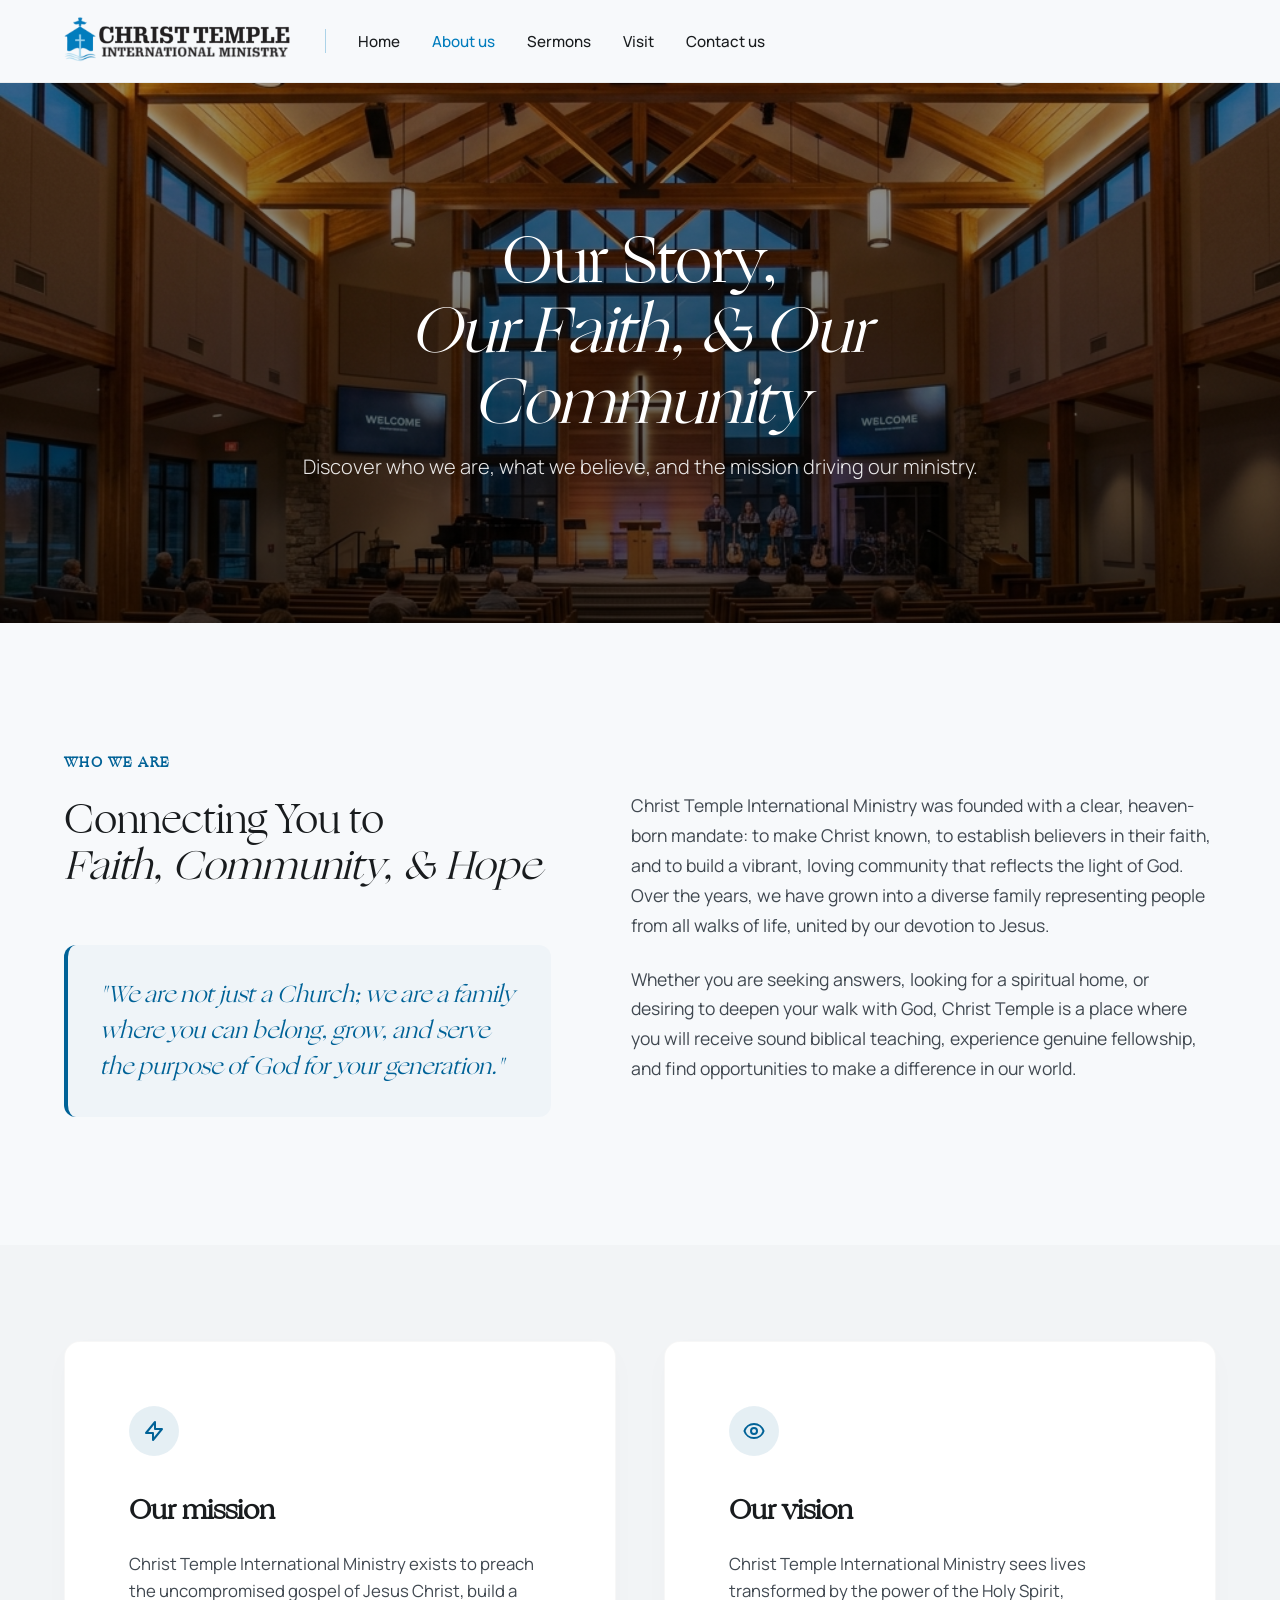
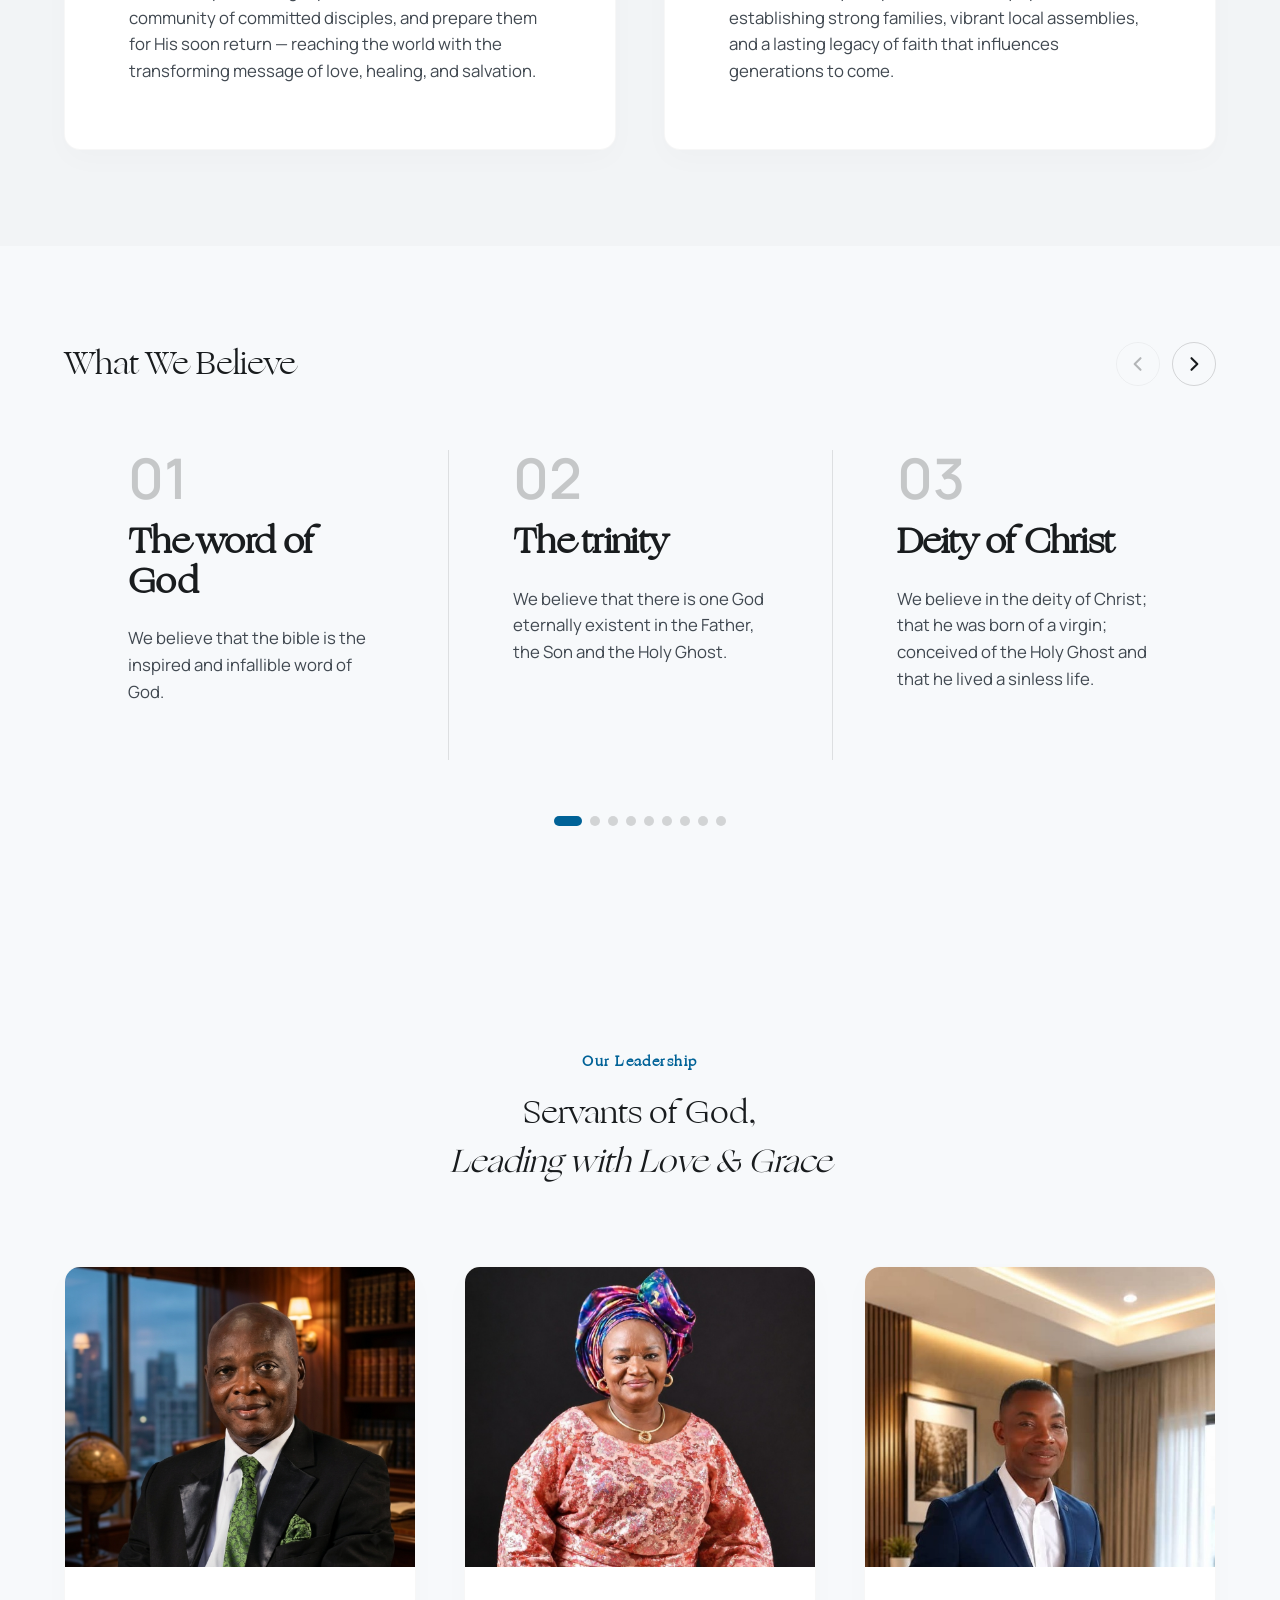
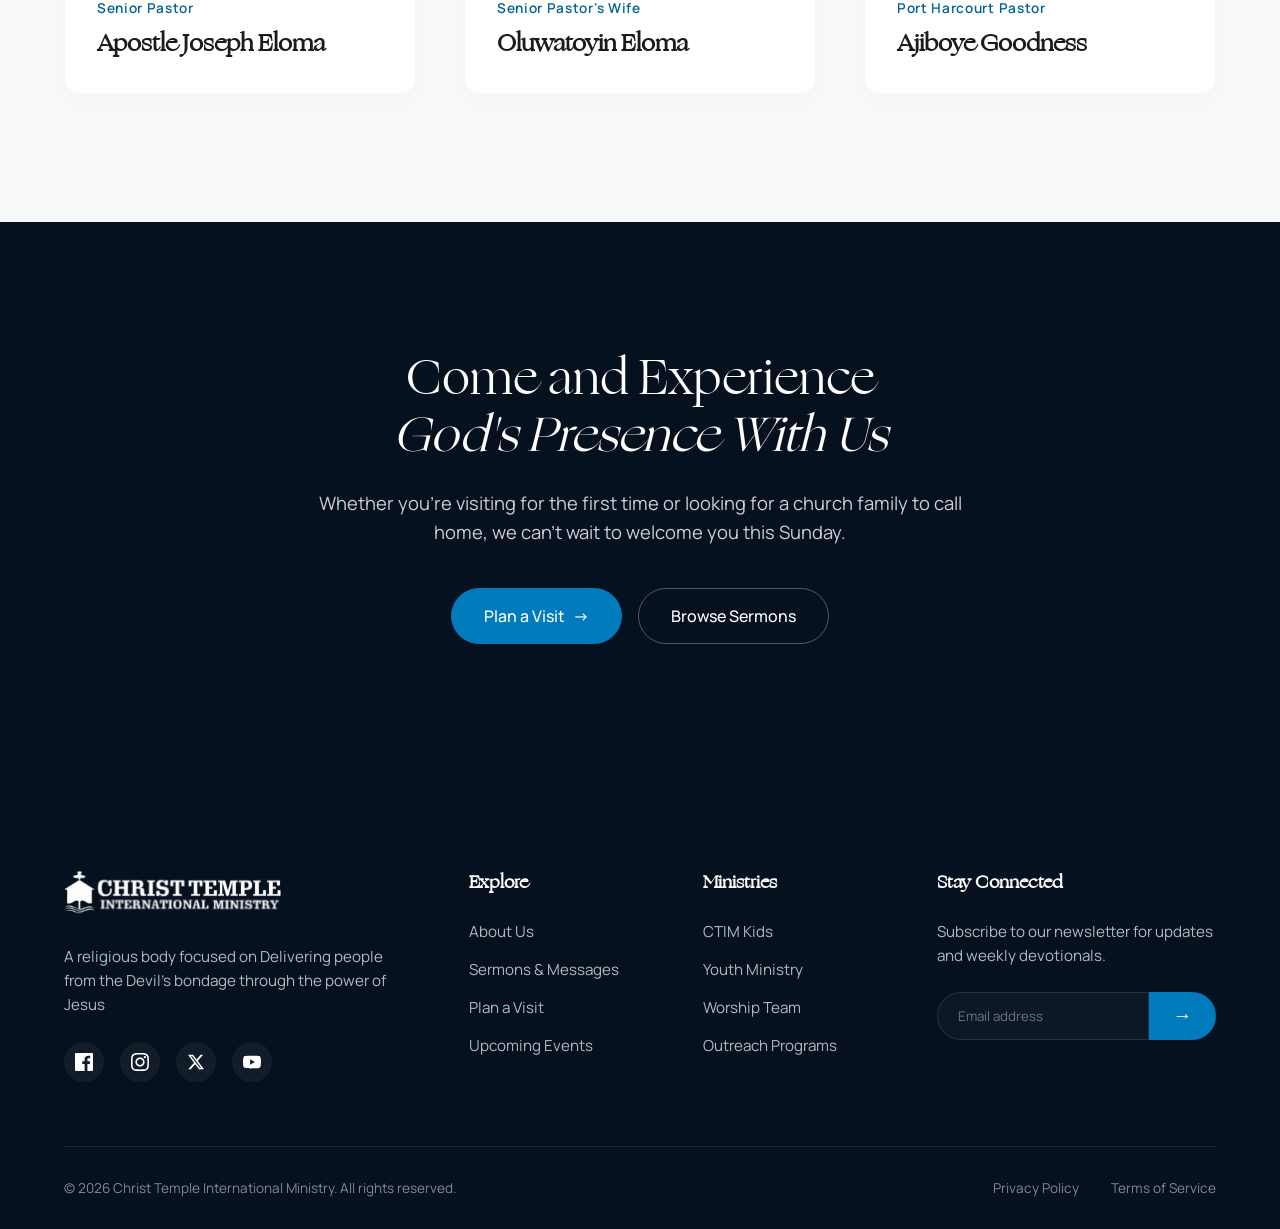
==== commit 8a0c40ee: "feat: implement global CSS framework with design system and responsive navigation components" ====
--- a/about.html
+++ b/about.html
@@ -341,7 +341,7 @@
                 <div class="footer-col brand-col">
                     <img src="assets/images/Christ Temple logo.svg" alt="Christ Temple Logo" class="footer-logo">
                     <p class="footer-text">
-                        Connecting you to faith, community, and hope. Join us as we grow together in Christ.
+                        A religious body focused on Delivering people from the Devil's bondage through the power of Jesus
                     </p>
                     <div class="social-links">
                         <a href="https://web.facebook.com/ChristTempleMinistriesNg" class="social-icon" target="_blank"
--- a/assets/css/style.css
+++ b/assets/css/style.css
@@ -2982,11 +2982,26 @@
 }
 
 .expect-card {
+    position: relative;
     background-color: var(--surface-container-low);
-    padding: 2.5rem;
+    padding: 3rem 2.5rem;
     border-radius: 16px;
-    transition: all 0.3s ease;
+    transition: all 0.3s cubic-bezier(0.25, 1, 0.5, 1);
     border: 1px solid rgba(0, 0, 0, 0.02);
+    overflow: hidden;
+}
+
+.expect-card::before {
+    content: '';
+    position: absolute;
+    top: 0;
+    left: 0;
+    right: 0;
+    height: 4px;
+    background-color: var(--primary);
+    transform: scaleX(0);
+    transform-origin: left;
+    transition: transform 0.3s cubic-bezier(0.25, 1, 0.5, 1);
 }
 
 .expect-card:hover {
@@ -2996,27 +3011,25 @@
     border-color: rgba(0, 124, 189, 0.1);
 }
 
-.expect-icon-wrapper {
-    width: 60px;
-    height: 60px;
-    background-color: rgba(0, 124, 189, 0.1);
+.expect-card:hover::before {
+    transform: scaleX(1);
+}
+
+.expect-number {
+    font-family: var(--font-ogg);
+    font-size: 3rem;
+    font-weight: 500;
     color: var(--primary);
-    border-radius: 12px;
-    display: flex;
-    align-items: center;
-    justify-content: center;
-    margin-bottom: 1.75rem;
-    transition: all 0.3s ease;
-}
-
-.expect-card:hover .expect-icon-wrapper {
-    background-color: var(--primary);
-    color: var(--on-primary);
-}
-
-.expect-icon-wrapper svg {
-    width: 32px;
-    height: 32px;
+    opacity: 0.15;
+    display: block;
+    margin-bottom: 1.5rem;
+    line-height: 1;
+    transition: all 0.3s cubic-bezier(0.25, 1, 0.5, 1);
+}
+
+.expect-card:hover .expect-number {
+    opacity: 0.8;
+    transform: scale(1.05);
 }
 
 .expect-title {
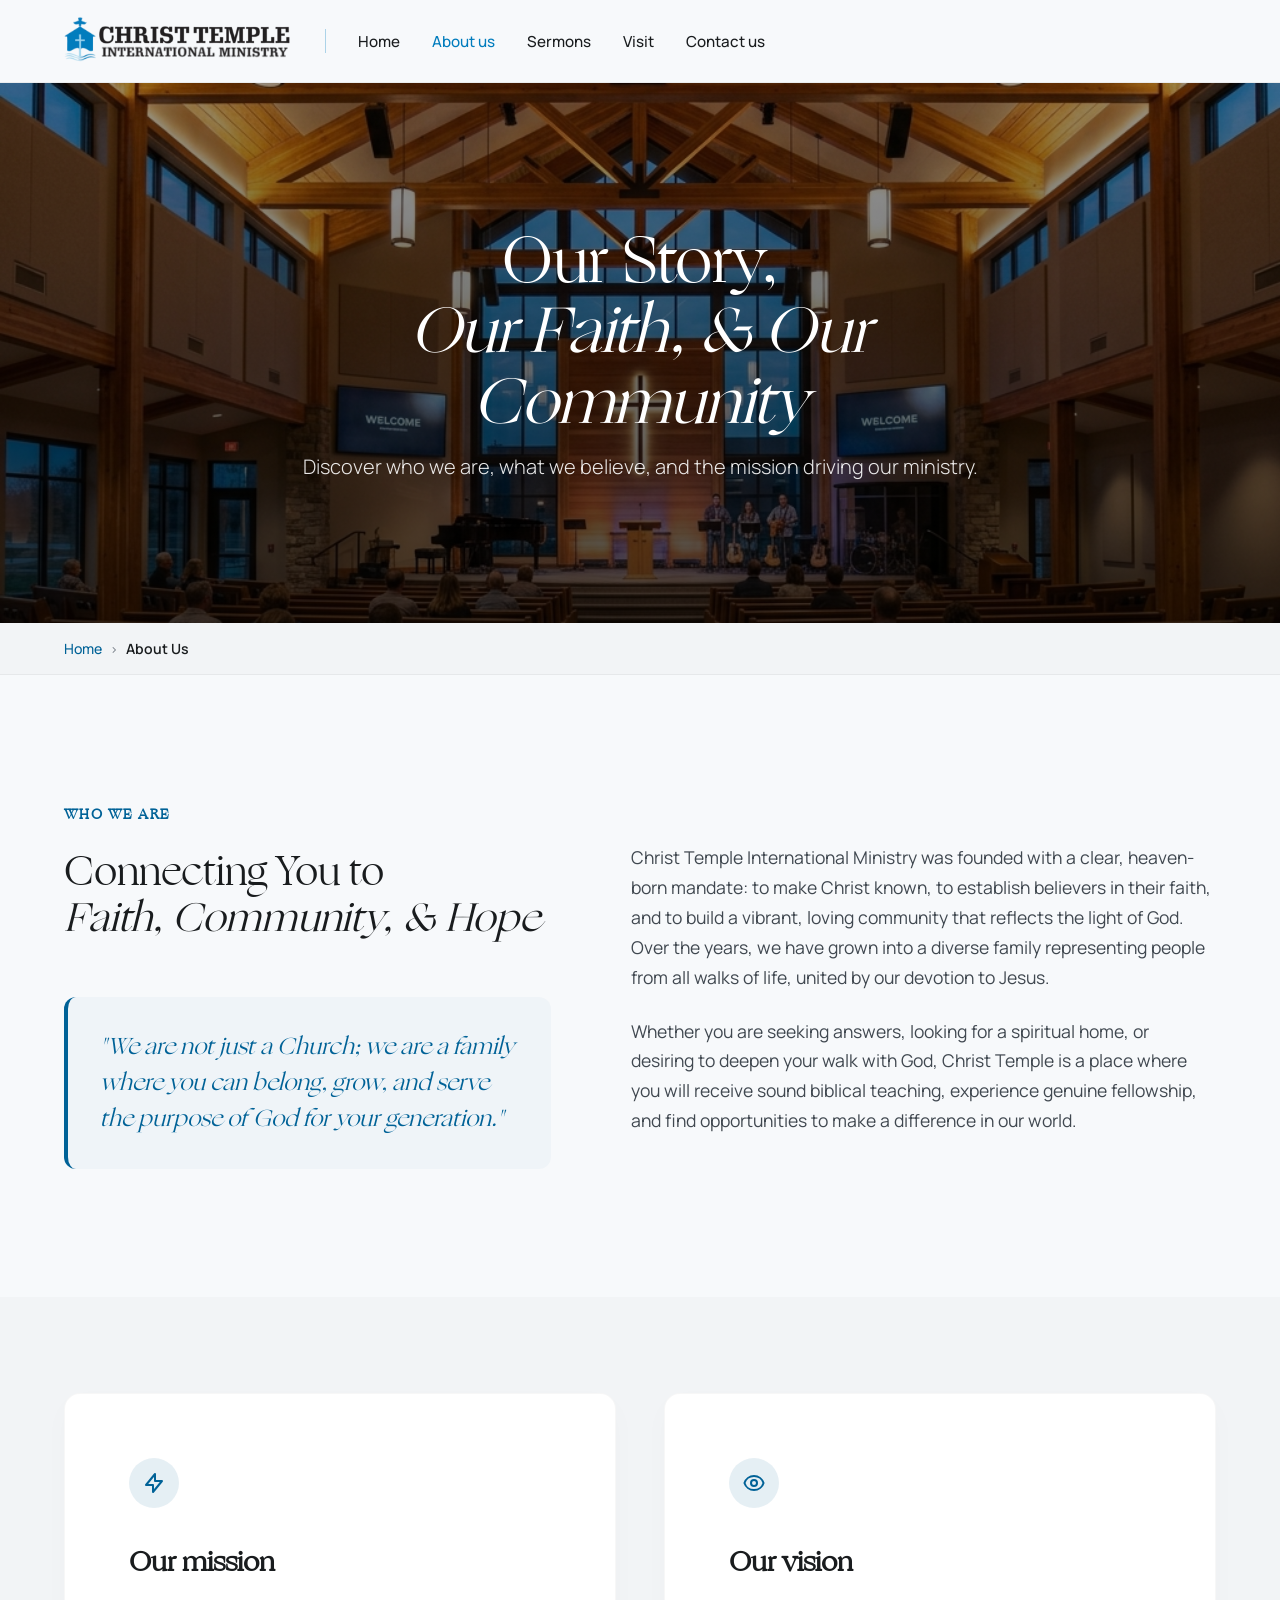
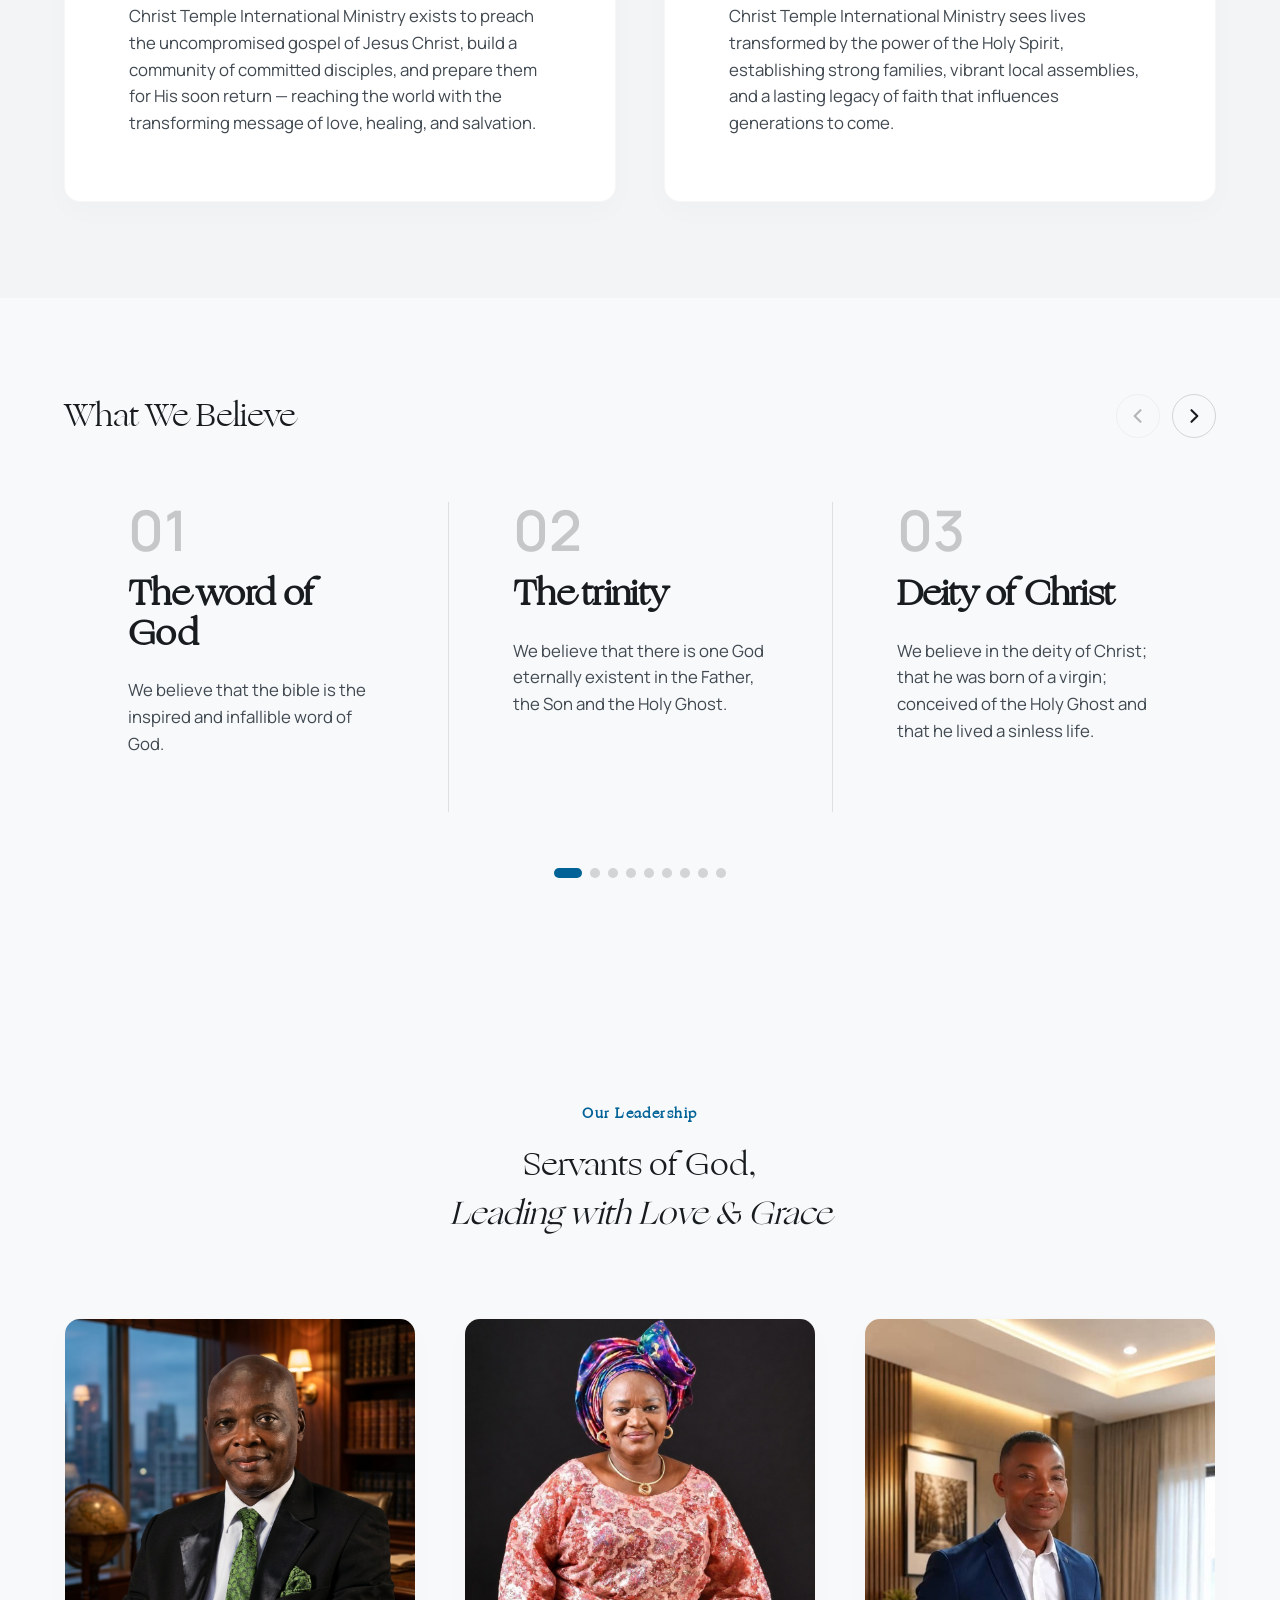
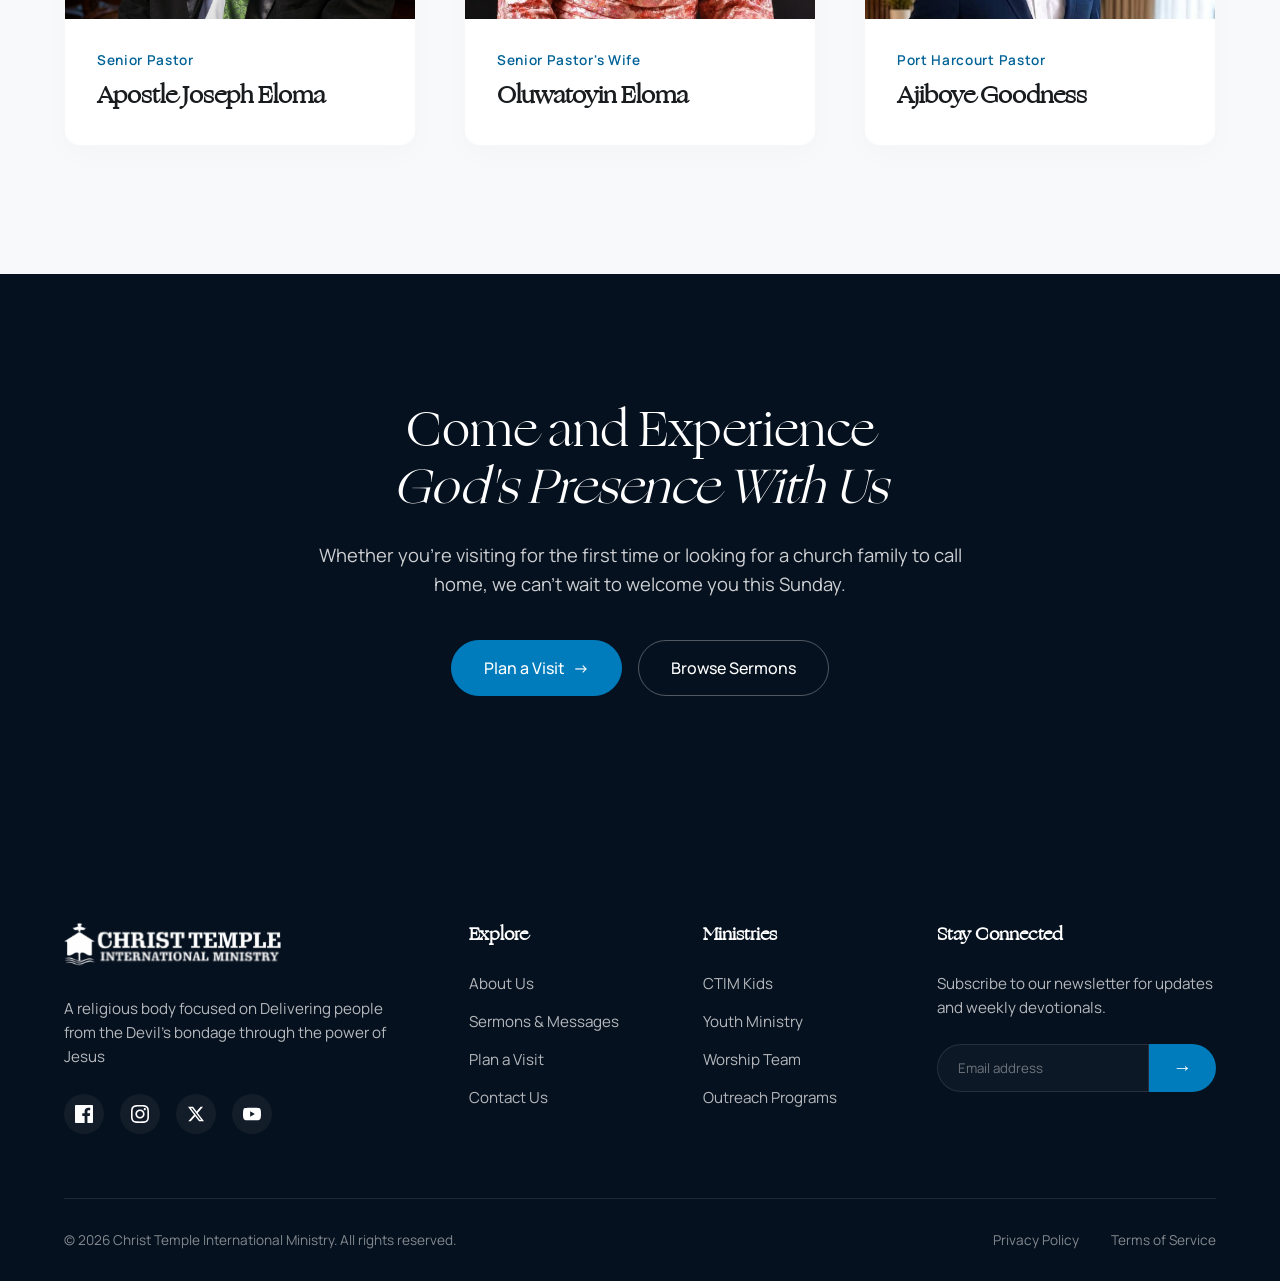
==== commit 5e92320d: "Implemented SEO, corected discrepancies and removed dummy phone numbers" ====
--- a/about.html
+++ b/about.html
@@ -4,7 +4,118 @@
 <head>
     <meta charset="UTF-8">
     <meta name="viewport" content="width=device-width, initial-scale=1.0">
-    <title>About Us - Christ Temple International Ministry</title>
+    <title>About Us | Christ Temple International Ministry (CTIM)</title>
+
+    <!-- Canonical URL -->
+    <link rel="canonical" href="https://www.christtemple.org/about.html">
+
+    <!-- SEO & Metadata -->
+    <meta name="description" content="Learn about Christ Temple International Ministry (CTIM), our leadership led by Senior Pastor Apostle Joseph Eloma, our mission, vision, and core faith doctrines.">
+    <meta name="keywords" content="About Christ Temple International Ministry, CTIM history, church mission, Apostle Joseph Eloma, church leadership, Christian doctrines, Port Harcourt, Lagos">
+    <meta name="author" content="Christ Temple International Ministry">
+    <meta name="robots" content="index, follow">
+
+    <!-- Open Graph / Facebook -->
+    <meta property="og:type" content="website">
+    <meta property="og:site_name" content="Christ Temple International Ministry">
+    <meta property="og:url" content="https://www.christtemple.org/about.html">
+    <meta property="og:title" content="About Us | Christ Temple International Ministry (CTIM)">
+    <meta property="og:description" content="Learn about Christ Temple International Ministry (CTIM), our leadership led by Senior Pastor Apostle Joseph Eloma, our mission, vision, and core faith doctrines.">
+    <meta property="og:image" content="https://www.christtemple.org/assets/images/about_hero.png">
+    <meta property="og:image:alt" content="Christ Temple International Ministry Congregation and Leadership">
+    <meta property="og:locale" content="en_NG">
+
+    <!-- Twitter / X -->
+    <meta property="twitter:card" content="summary_large_image">
+    <meta property="twitter:site" content="@ChristTempleInt">
+    <meta property="twitter:creator" content="@ChristTempleInt">
+    <meta property="twitter:url" content="https://www.christtemple.org/about.html">
+    <meta property="twitter:title" content="About Us | Christ Temple International Ministry (CTIM)">
+    <meta property="twitter:description" content="Learn about Christ Temple International Ministry (CTIM), our leadership led by Senior Pastor Apostle Joseph Eloma, our mission, vision, and core faith doctrines.">
+    <meta property="twitter:image" content="https://www.christtemple.org/assets/images/about_hero.png">
+    
+    <!-- Structured Data / JSON-LD -->
+    <script type="application/ld+json">
+    {
+      "@context": "https://schema.org",
+      "@graph": [
+        {
+          "@type": "AboutPage",
+          "@id": "https://www.christtemple.org/about.html#webpage",
+          "url": "https://www.christtemple.org/about.html",
+          "name": "About Us | Christ Temple International Ministry (CTIM)",
+          "description": "Information about the history, vision, mission, beliefs, and pastoral leadership of Christ Temple International Ministry.",
+          "isPartOf": {
+            "@id": "https://www.christtemple.org/#website"
+          },
+          "mainEntity": {
+            "@id": "https://www.christtemple.org/#church"
+          },
+          "breadcrumb": {
+            "@id": "https://www.christtemple.org/about.html#breadcrumb"
+          }
+        },
+        {
+          "@type": "BreadcrumbList",
+          "@id": "https://www.christtemple.org/about.html#breadcrumb",
+          "itemListElement": [
+            {
+              "@type": "ListItem",
+              "position": 1,
+              "name": "Home",
+              "item": "https://www.christtemple.org/"
+            },
+            {
+              "@type": "ListItem",
+              "position": 2,
+              "name": "About Us",
+              "item": "https://www.christtemple.org/about.html"
+            }
+          ]
+        },
+        {
+          "@type": "Person",
+          "@id": "https://www.christtemple.org/about.html#senior-pastor",
+          "name": "Apostle Joseph Eloma",
+          "jobTitle": "Senior Pastor",
+          "description": "Senior Pastor and Spiritual Leader of Christ Temple International Ministry.",
+          "worksFor": {
+            "@type": "Church",
+            "name": "Christ Temple International Ministry",
+            "url": "https://www.christtemple.org/"
+          },
+          "image": "https://www.christtemple.org/assets/images/pastor_portrait.png"
+        },
+        {
+          "@type": "Person",
+          "@id": "https://www.christtemple.org/about.html#pastor-wife",
+          "name": "Oluwatoyin Eloma",
+          "jobTitle": "Senior Pastor's Wife",
+          "description": "Senior Pastor's Wife and Ministry Leader at Christ Temple International Ministry.",
+          "worksFor": {
+            "@type": "Church",
+            "name": "Christ Temple International Ministry",
+            "url": "https://www.christtemple.org/"
+          },
+          "image": "https://www.christtemple.org/assets/images/pastor_wife_tokunbo.jpg"
+        },
+        {
+          "@type": "Person",
+          "@id": "https://www.christtemple.org/about.html#pastor-portharcourt",
+          "name": "Ajiboye Goodness",
+          "jobTitle": "Pastor",
+          "description": "Resident Pastor of Christ Temple International Ministry, Living Waters Fountain Assembly, Port Harcourt.",
+          "worksFor": {
+            "@type": "PlaceOfWorship",
+            "name": "Christ Temple International Ministry (Living Waters Fountain, Port Harcourt)",
+            "url": "https://www.christtemple.org/visit.html#port-harcourt"
+          },
+          "image": "https://www.christtemple.org/assets/images/pastor_ajiboye.jpg"
+        }
+      ]
+    }
+    </script>
+
     <!-- Google Fonts -->
     <link rel="preconnect" href="https://fonts.googleapis.com">
     <link rel="preconnect" href="https://fonts.gstatic.com" crossorigin>
@@ -55,6 +166,15 @@
             </p>
         </div>
     </section>
+
+    <!-- SEO Breadcrumb Navigation -->
+    <nav class="breadcrumb-nav" aria-label="Breadcrumb">
+        <ol class="breadcrumb-list">
+            <li class="breadcrumb-item"><a href="index.html">Home</a></li>
+            <li class="breadcrumb-separator" aria-hidden="true">&rsaquo;</li>
+            <li class="breadcrumb-item active" aria-current="page">About Us</li>
+        </ol>
+    </nav>
 
     <!-- Story Section -->
     <section class="story-section">
@@ -277,7 +397,7 @@
                 <!-- Leader 1 -->
                 <div class="leader-card">
                     <div class="leader-image-container">
-                        <img src="assets/images/pastor_portrait.png" alt="Apostle Joseph Eloma">
+                        <img src="assets/images/pastor_portrait.png" alt="Apostle Joseph Eloma - Senior Pastor">
                     </div>
                     <div class="leader-info">
                         <span class="leader-role">Senior Pastor</span>
@@ -288,7 +408,7 @@
                 <!-- Leader 2 -->
                 <div class="leader-card">
                     <div class="leader-image-container">
-                        <img src="assets/images/pastor_wife_tokunbo.jpg" alt="Tokunbo Toyin Eloma">
+                        <img src="assets/images/pastor_wife_tokunbo.jpg" alt="Oluwatoyin Eloma - Senior Pastor's Wife">
                     </div>
                     <div class="leader-info">
                         <span class="leader-role">Senior Pastor's Wife</span>
@@ -299,7 +419,7 @@
                 <!-- Leader 3 -->
                 <div class="leader-card">
                     <div class="leader-image-container">
-                        <img src="assets/images/pastor_ajiboye.jpg" alt="Ajiboye Goodness"
+                        <img src="assets/images/pastor_ajiboye.jpg" alt="Ajiboye Goodness - Port Harcourt Pastor"
                             style="object-position: top;">
                     </div>
                     <div class="leader-info">
@@ -323,7 +443,7 @@
                 welcome you this Sunday.
             </p>
             <div class="about-cta-buttons">
-                <a href="#" class="btn btn-primary">
+                <a href="visit.html" class="btn btn-primary">
                     Plan a Visit <span class="arrow">&rarr;</span>
                 </a>
                 <a href="sermons.html" class="btn btn-ghost">
@@ -384,9 +504,9 @@
                     <h4 class="footer-heading">Explore</h4>
                     <ul class="footer-links">
                         <li><a href="about.html">About Us</a></li>
-                        <li><a href="sermons.html">Sermons & Messages</a></li>
-                        <li><a href="#">Plan a Visit</a></li>
-                        <li><a href="#">Upcoming Events</a></li>
+                        <li><a href="sermons.html">Sermons &amp; Messages</a></li>
+                        <li><a href="visit.html">Plan a Visit</a></li>
+                        <li><a href="contact.html">Contact Us</a></li>
                     </ul>
                 </div>
 
@@ -394,10 +514,10 @@
                 <div class="footer-col">
                     <h4 class="footer-heading">Ministries</h4>
                     <ul class="footer-links">
-                        <li><a href="#">CTIM Kids</a></li>
-                        <li><a href="#">Youth Ministry</a></li>
-                        <li><a href="#">Worship Team</a></li>
-                        <li><a href="#">Outreach Programs</a></li>
+                        <li><a href="contact.html?subject=ministry">CTIM Kids</a></li>
+                        <li><a href="contact.html?subject=ministry">Youth Ministry</a></li>
+                        <li><a href="contact.html?subject=ministry">Worship Team</a></li>
+                        <li><a href="contact.html?subject=ministry">Outreach Programs</a></li>
                     </ul>
                 </div>
 
--- a/assets/css/style.css
+++ b/assets/css/style.css
@@ -1042,8 +1042,7 @@
 /* --- Visit Section --- */
 .visit-section {
     padding: 6rem 4rem;
-    background-color: #050505;
-    /* Very dark background */
+    background-color: #06111f;
     color: #ffffff;
 }
 
@@ -1054,82 +1053,144 @@
 
 .visit-section-title {
     font-family: var(--font-ogg);
-    font-size: 2rem;
+    font-size: 2.25rem;
     font-weight: 500;
     line-height: 1.15;
-    margin-bottom: 2rem;
+    margin-bottom: 2.25rem;
     color: #ffffff;
 }
 
 .visit-grid {
     display: grid;
     grid-template-columns: repeat(3, 1fr);
-    gap: 1rem;
-    /* Small gap between tiles */
+    gap: 1.5rem;
 }
 
 .visit-card {
     position: relative;
-    height: 400px;
-    /* Tall tiles */
-    background-size: cover;
-    background-position: center;
-    border-radius: 4px;
-    /* Slight rounding */
+    display: flex;
+    flex-direction: column;
+    justify-content: space-between;
+    min-height: 230px;
+    padding: 2.5rem 2.25rem;
+    background: linear-gradient(145deg, #0d1a2d 0%, #08111e 100%);
+    border: 1px solid rgba(255, 255, 255, 0.08);
+    border-radius: 16px;
+    text-decoration: none;
+    transition: transform 0.35s cubic-bezier(0.16, 1, 0.3, 1), box-shadow 0.35s cubic-bezier(0.16, 1, 0.3, 1), border-color 0.35s ease, background 0.35s ease;
+    cursor: pointer;
     overflow: hidden;
-    transition: transform 0.3s ease, box-shadow 0.3s ease;
-    cursor: pointer;
-}
-
-.visit-card:hover {
-    transform: translateY(-5px);
-    box-shadow: 0 10px 30px rgba(0, 0, 0, 0.5);
-}
-
-/* Gradient overlay for readability */
-.visit-overlay {
+}
+
+.visit-card::before {
+    content: '';
     position: absolute;
-    inset: 0;
-    background: linear-gradient(to top,
-            rgba(0, 0, 0, 0.85) 0%,
-            rgba(0, 0, 0, 0.4) 30%,
-            transparent 100%);
-    z-index: 1;
-}
-
-.visit-content {
-    position: absolute;
-    bottom: 0;
+    top: 0;
     left: 0;
     right: 0;
-    padding: 2rem;
-    z-index: 2;
-    text-align: left;
+    height: 3px;
+    background: linear-gradient(90deg, var(--primary), var(--secondary-container));
+    opacity: 0;
+    transition: opacity 0.35s ease;
+}
+
+.visit-card:hover {
+    transform: translateY(-6px);
+    border-color: rgba(0, 124, 189, 0.45);
+    background: linear-gradient(145deg, #12243d 0%, #0b1728 100%);
+    box-shadow: 0 16px 36px rgba(0, 0, 0, 0.4), 0 0 24px rgba(0, 124, 189, 0.15);
+}
+
+.visit-card:hover::before {
+    opacity: 1;
+}
+
+.visit-card-header {
+    display: flex;
+    align-items: center;
+    justify-content: space-between;
+    margin-bottom: 1.5rem;
+}
+
+.visit-card-tag {
+    font-size: 0.75rem;
+    font-weight: 700;
+    letter-spacing: 0.14em;
+    text-transform: uppercase;
+    color: var(--secondary-container);
+}
+
+.visit-card-icon {
+    width: 38px;
+    height: 38px;
+    border-radius: 10px;
+    background: rgba(0, 124, 189, 0.14);
+    color: var(--primary);
+    display: flex;
+    align-items: center;
+    justify-content: center;
+    transition: background 0.3s ease, color 0.3s ease, transform 0.3s ease;
+}
+
+.visit-card:hover .visit-card-icon {
+    background: var(--primary);
+    color: #ffffff;
+    transform: scale(1.08);
+}
+
+.visit-card-icon svg {
+    width: 18px;
+    height: 18px;
+}
+
+.visit-card-body {
+    flex: 1;
 }
 
 .visit-heading {
-    font-family: var(--font-sans);
-    font-size: 1.75rem;
-    font-weight: 700;
+    font-family: var(--font-ogg);
+    font-size: 1.65rem;
+    font-weight: 500;
     color: #ffffff;
-    margin-bottom: 0.25rem;
-    line-height: 1.2;
+    margin-bottom: 0.5rem;
+    line-height: 1.25;
 }
 
 .visit-location {
-    font-size: 1rem;
-    color: rgba(255, 255, 255, 0.7);
+    font-size: 0.95rem;
+    color: rgba(255, 255, 255, 0.65);
     font-weight: 400;
+    line-height: 1.5;
+}
+
+.visit-card-footer {
+    display: flex;
+    align-items: center;
+    gap: 0.5rem;
+    margin-top: 1.75rem;
+    font-size: 0.9rem;
+    font-weight: 600;
+    color: var(--primary);
+    transition: color 0.3s ease, gap 0.3s ease;
+}
+
+.visit-card:hover .visit-card-footer {
+    color: #ffffff;
+    gap: 0.75rem;
+}
+
+.visit-card-footer .arrow {
+    transition: transform 0.3s ease;
+}
+
+.visit-card:hover .visit-card-footer .arrow {
+    transform: translateX(4px);
 }
 
 @media (max-width: 1024px) {
     .visit-grid {
         grid-template-columns: repeat(2, 1fr);
-        gap: 1rem;
-    }
-
-    .visit-card {
-        height: 350px;
+        gap: 1.25rem;
     }
 }
 
@@ -1140,10 +1201,12 @@
 
     .visit-grid {
         grid-template-columns: 1fr;
+        gap: 1rem;
     }
 
     .visit-card {
-        height: 300px;
+        padding: 2rem 1.5rem;
+        min-height: auto;
     }
 }
 
@@ -2924,24 +2987,21 @@
     height: 100%;
 }
 
-.location-image {
-    height: 200px;
-    background-size: cover;
-    background-position: center;
-    border-radius: 16px;
-    box-shadow: 0 10px 30px rgba(0, 0, 0, 0.05);
-}
-
 .map-embed-container {
     border-radius: 16px;
     overflow: hidden;
     box-shadow: 0 10px 30px rgba(0, 0, 0, 0.05);
     border: 1px solid rgba(0, 0, 0, 0.05);
     background-color: var(--surface-dim);
+    height: 100%;
+    min-height: 340px;
 }
 
 .map-embed-container iframe {
     display: block;
+    width: 100%;
+    height: 100%;
+    min-height: 340px;
 }
 
 /* What to Expect */
@@ -2977,7 +3037,7 @@
 
 .expect-grid {
     display: grid;
-    grid-template-columns: repeat(4, 1fr);
+    grid-template-columns: repeat(3, 1fr);
     gap: 2rem;
 }
 
@@ -3557,3 +3617,60 @@
         font-size: 0.9rem;
     }
 }
+
+/* --- SEO Breadcrumbs --- */
+.breadcrumb-nav {
+    padding: 1rem 4rem;
+    background-color: var(--surface-container-low, #f4f6f8);
+    border-bottom: 1px solid rgba(0, 0, 0, 0.05);
+}
+
+.breadcrumb-list {
+    display: flex;
+    align-items: center;
+    flex-wrap: wrap;
+    gap: 0.5rem;
+    list-style: none;
+    margin: 0;
+    padding: 0;
+    font-size: 0.88rem;
+    color: var(--on-surface-variant, #667085);
+    max-width: 1200px;
+    margin: 0 auto;
+}
+
+.breadcrumb-item {
+    display: inline-flex;
+    align-items: center;
+    gap: 0.5rem;
+}
+
+.breadcrumb-item a {
+    color: var(--primary, #007cbd);
+    text-decoration: none;
+    font-weight: 500;
+    transition: color 0.2s ease;
+}
+
+.breadcrumb-item a:hover {
+    color: var(--primary-hover, #005a8c);
+    text-decoration: underline;
+}
+
+.breadcrumb-separator {
+    color: var(--outline, #98a2b3);
+    font-size: 0.8rem;
+    user-select: none;
+}
+
+.breadcrumb-item.active {
+    color: var(--on-surface, #1d2939);
+    font-weight: 600;
+}
+
+@media (max-width: 768px) {
+    .breadcrumb-nav {
+        padding: 0.75rem 1.5rem;
+    }
+}
+
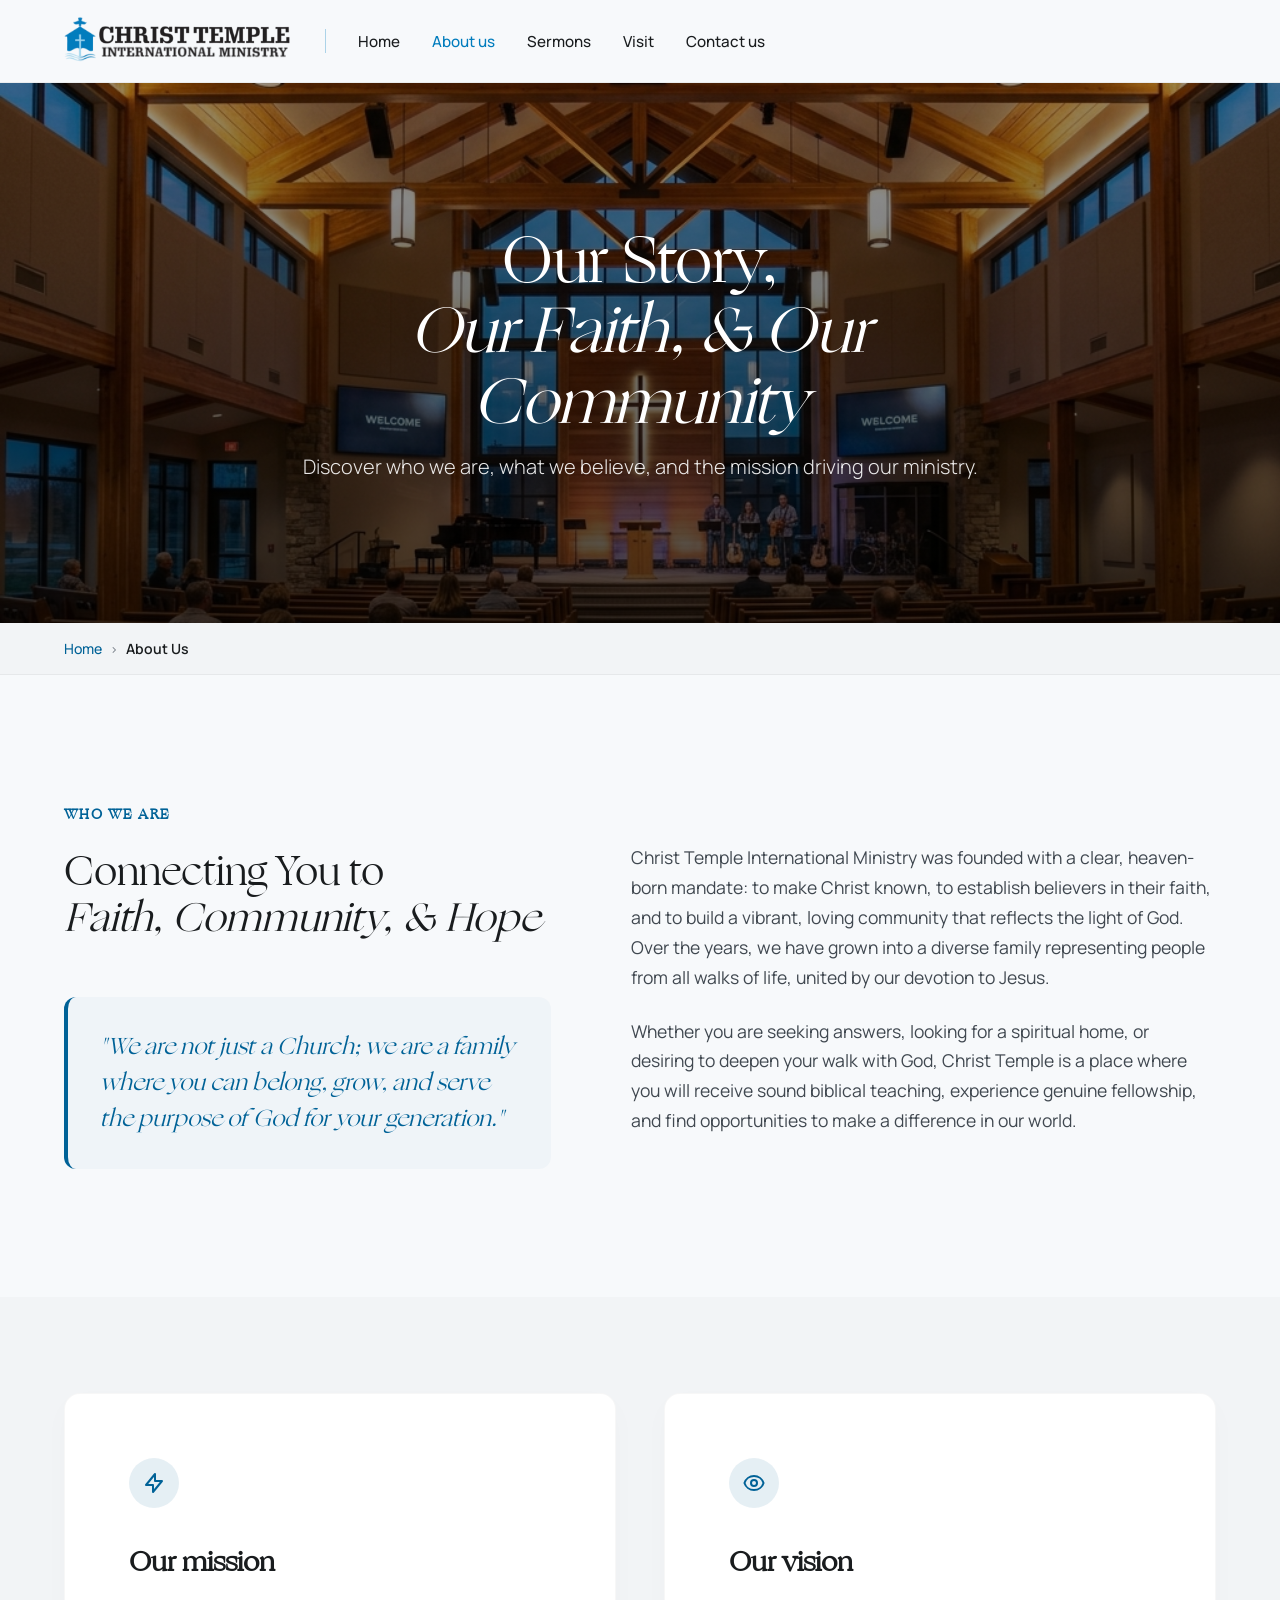
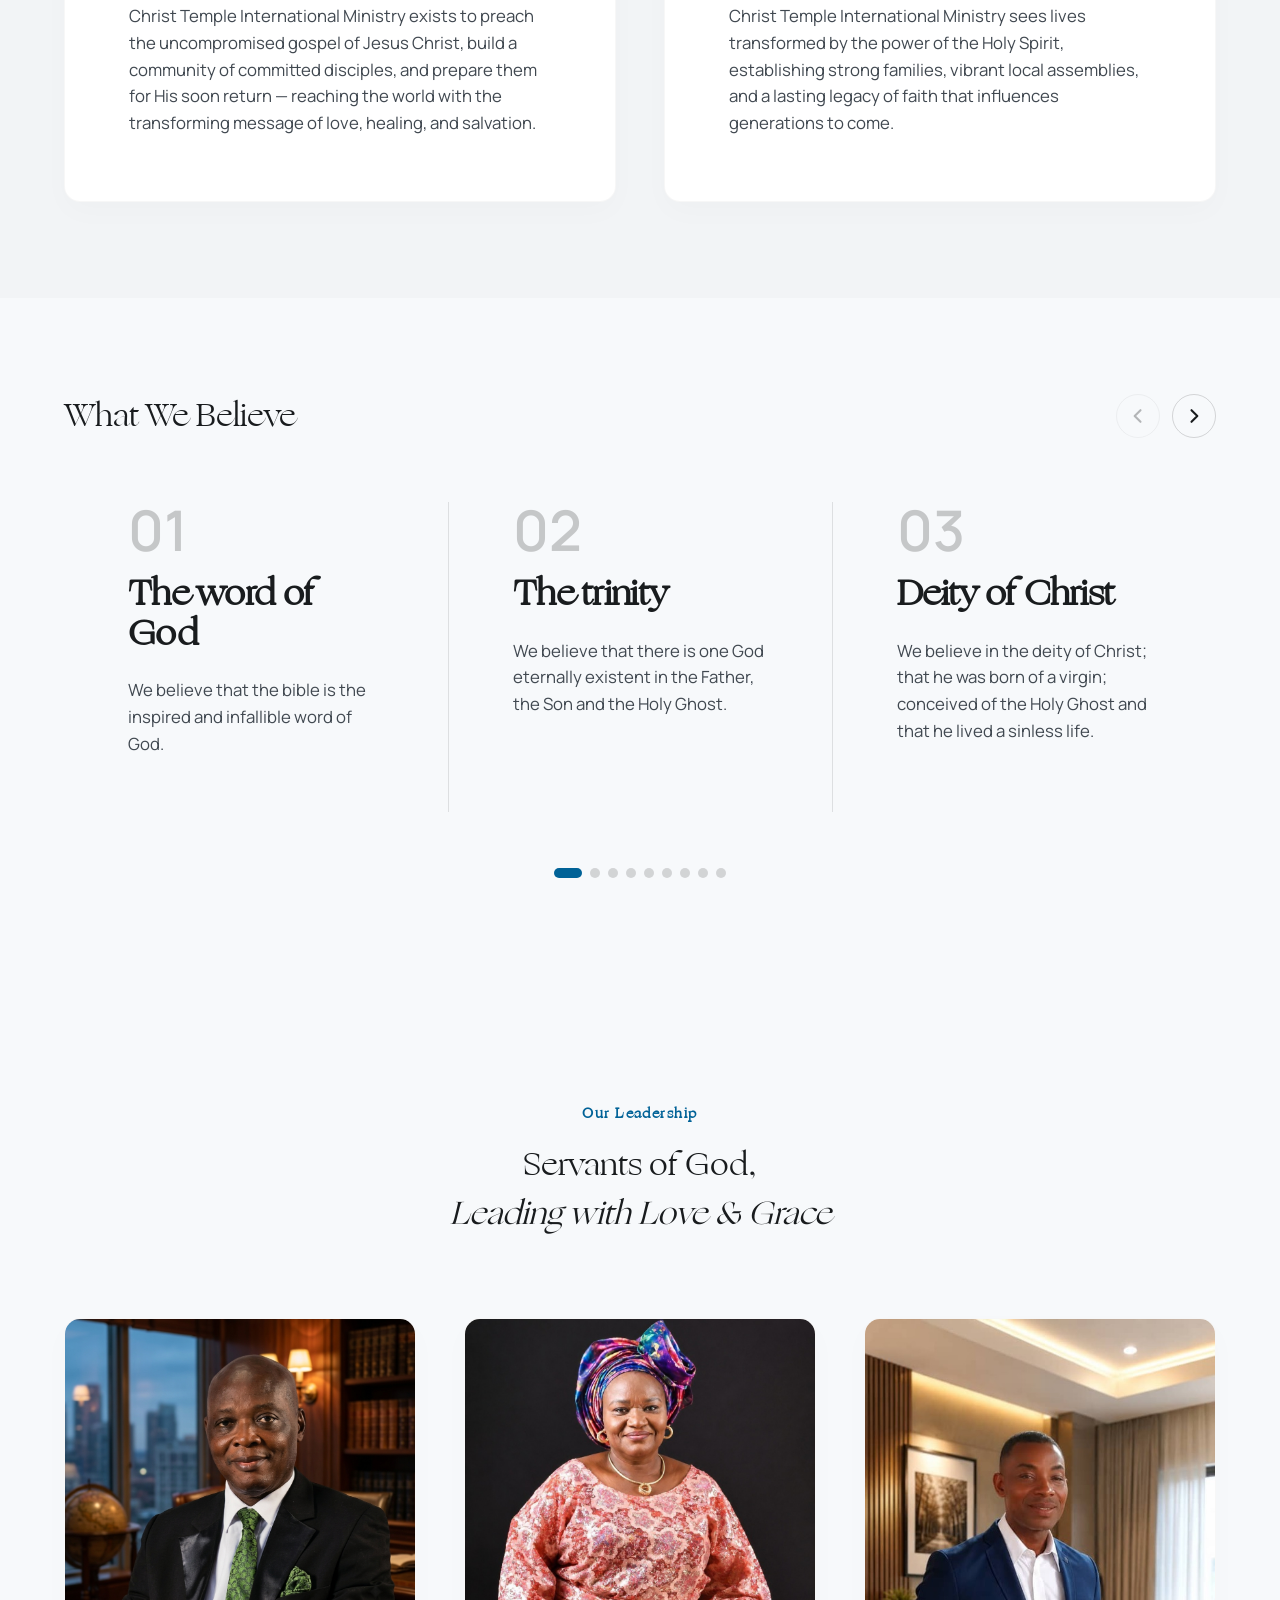
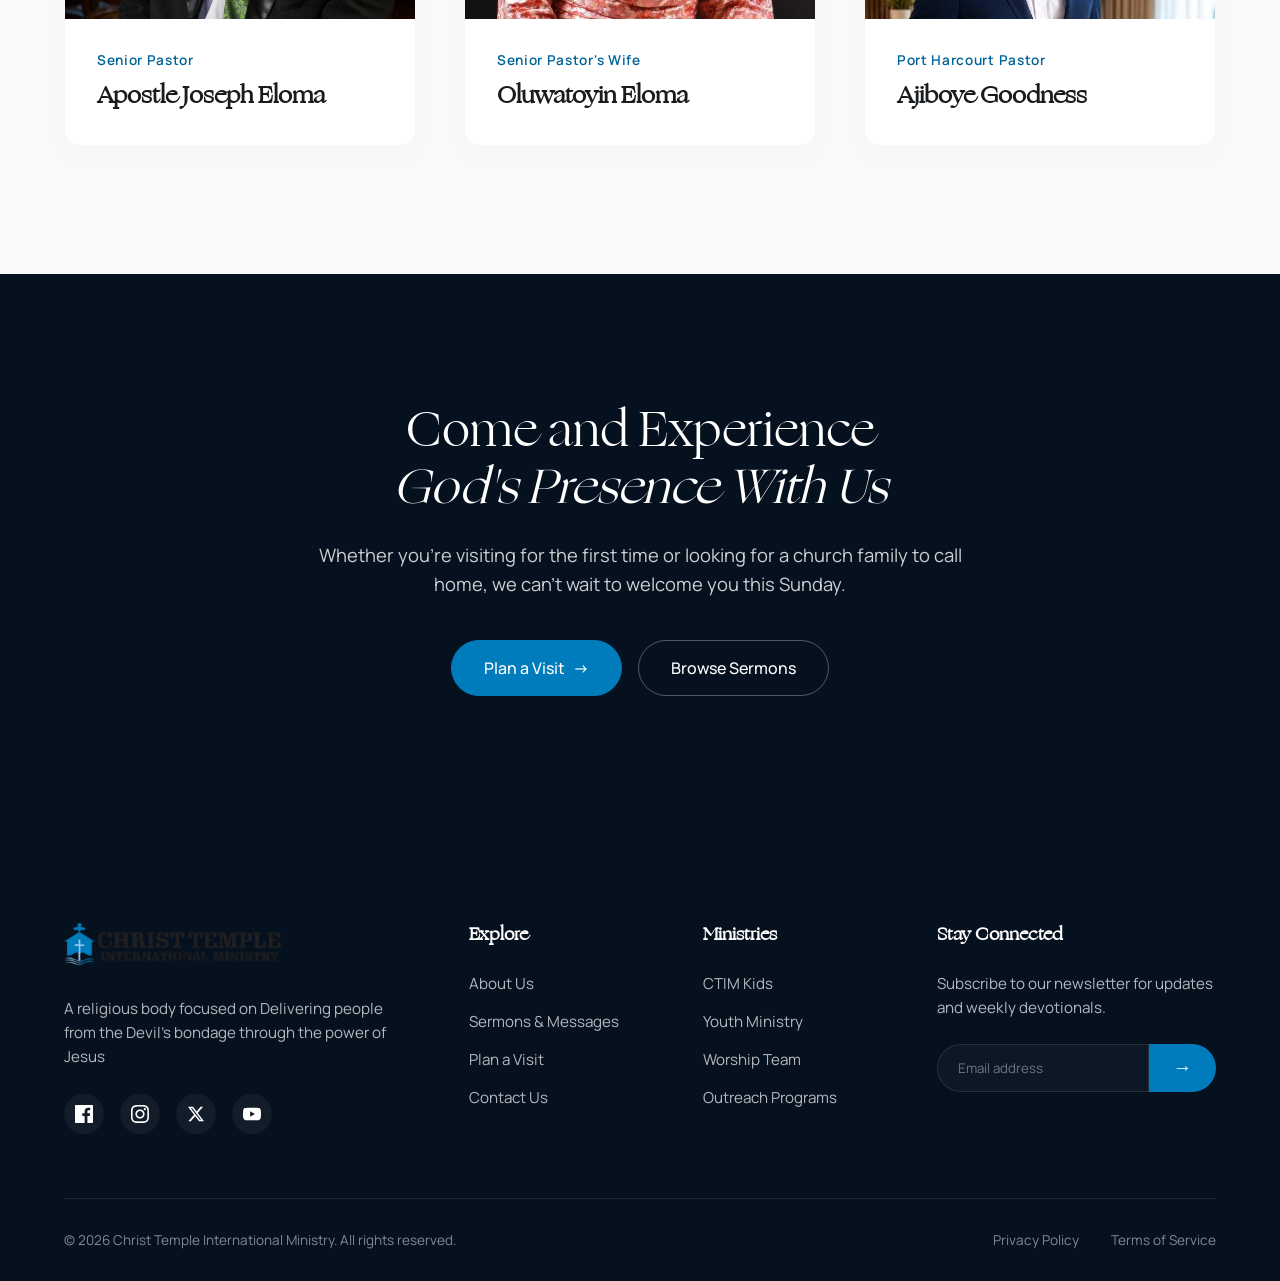
==== commit 51284cd5: "changed logo to be sharper, footer logo changed to white and added favicon" ====
--- a/about.html
+++ b/about.html
@@ -7,7 +7,13 @@
     <title>About Us | Christ Temple International Ministry (CTIM)</title>
 
     <!-- Canonical URL -->
-    <link rel="canonical" href="https://www.christtemple.org/about.html">
+    <link rel="canonical" href="https://www.christtempleintl.org/about.html">
+
+    <!-- Favicon & App Icons -->
+    <link rel="apple-touch-icon" sizes="180x180" href="/apple-touch-icon.png">
+    <link rel="icon" type="image/png" sizes="32x32" href="/favicon-32x32.png">
+    <link rel="icon" type="image/png" sizes="16x16" href="/favicon-16x16.png">
+    <link rel="manifest" href="/site.webmanifest">
 
     <!-- SEO & Metadata -->
     <meta name="description" content="Learn about Christ Temple International Ministry (CTIM), our leadership led by Senior Pastor Apostle Joseph Eloma, our mission, vision, and core faith doctrines.">
@@ -18,10 +24,10 @@
     <!-- Open Graph / Facebook -->
     <meta property="og:type" content="website">
     <meta property="og:site_name" content="Christ Temple International Ministry">
-    <meta property="og:url" content="https://www.christtemple.org/about.html">
+    <meta property="og:url" content="https://www.christtempleintl.org/about.html">
     <meta property="og:title" content="About Us | Christ Temple International Ministry (CTIM)">
     <meta property="og:description" content="Learn about Christ Temple International Ministry (CTIM), our leadership led by Senior Pastor Apostle Joseph Eloma, our mission, vision, and core faith doctrines.">
-    <meta property="og:image" content="https://www.christtemple.org/assets/images/about_hero.png">
+    <meta property="og:image" content="https://www.christtempleintl.org/assets/images/about_hero.png">
     <meta property="og:image:alt" content="Christ Temple International Ministry Congregation and Leadership">
     <meta property="og:locale" content="en_NG">
 
@@ -29,10 +35,10 @@
     <meta property="twitter:card" content="summary_large_image">
     <meta property="twitter:site" content="@ChristTempleInt">
     <meta property="twitter:creator" content="@ChristTempleInt">
-    <meta property="twitter:url" content="https://www.christtemple.org/about.html">
+    <meta property="twitter:url" content="https://www.christtempleintl.org/about.html">
     <meta property="twitter:title" content="About Us | Christ Temple International Ministry (CTIM)">
     <meta property="twitter:description" content="Learn about Christ Temple International Ministry (CTIM), our leadership led by Senior Pastor Apostle Joseph Eloma, our mission, vision, and core faith doctrines.">
-    <meta property="twitter:image" content="https://www.christtemple.org/assets/images/about_hero.png">
+    <meta property="twitter:image" content="https://www.christtempleintl.org/assets/images/about_hero.png">
     
     <!-- Structured Data / JSON-LD -->
     <script type="application/ld+json">
@@ -41,76 +47,76 @@
       "@graph": [
         {
           "@type": "AboutPage",
-          "@id": "https://www.christtemple.org/about.html#webpage",
-          "url": "https://www.christtemple.org/about.html",
+          "@id": "https://www.christtempleintl.org/about.html#webpage",
+          "url": "https://www.christtempleintl.org/about.html",
           "name": "About Us | Christ Temple International Ministry (CTIM)",
           "description": "Information about the history, vision, mission, beliefs, and pastoral leadership of Christ Temple International Ministry.",
           "isPartOf": {
-            "@id": "https://www.christtemple.org/#website"
+            "@id": "https://www.christtempleintl.org/#website"
           },
           "mainEntity": {
-            "@id": "https://www.christtemple.org/#church"
+            "@id": "https://www.christtempleintl.org/#church"
           },
           "breadcrumb": {
-            "@id": "https://www.christtemple.org/about.html#breadcrumb"
+            "@id": "https://www.christtempleintl.org/about.html#breadcrumb"
           }
         },
         {
           "@type": "BreadcrumbList",
-          "@id": "https://www.christtemple.org/about.html#breadcrumb",
+          "@id": "https://www.christtempleintl.org/about.html#breadcrumb",
           "itemListElement": [
             {
               "@type": "ListItem",
               "position": 1,
               "name": "Home",
-              "item": "https://www.christtemple.org/"
+              "item": "https://www.christtempleintl.org/"
             },
             {
               "@type": "ListItem",
               "position": 2,
               "name": "About Us",
-              "item": "https://www.christtemple.org/about.html"
+              "item": "https://www.christtempleintl.org/about.html"
             }
           ]
         },
         {
           "@type": "Person",
-          "@id": "https://www.christtemple.org/about.html#senior-pastor",
+          "@id": "https://www.christtempleintl.org/about.html#senior-pastor",
           "name": "Apostle Joseph Eloma",
           "jobTitle": "Senior Pastor",
           "description": "Senior Pastor and Spiritual Leader of Christ Temple International Ministry.",
           "worksFor": {
             "@type": "Church",
             "name": "Christ Temple International Ministry",
-            "url": "https://www.christtemple.org/"
+            "url": "https://www.christtempleintl.org/"
           },
-          "image": "https://www.christtemple.org/assets/images/pastor_portrait.png"
+          "image": "https://www.christtempleintl.org/assets/images/pastor_portrait.png"
         },
         {
           "@type": "Person",
-          "@id": "https://www.christtemple.org/about.html#pastor-wife",
+          "@id": "https://www.christtempleintl.org/about.html#pastor-wife",
           "name": "Oluwatoyin Eloma",
           "jobTitle": "Senior Pastor's Wife",
           "description": "Senior Pastor's Wife and Ministry Leader at Christ Temple International Ministry.",
           "worksFor": {
             "@type": "Church",
             "name": "Christ Temple International Ministry",
-            "url": "https://www.christtemple.org/"
+            "url": "https://www.christtempleintl.org/"
           },
-          "image": "https://www.christtemple.org/assets/images/pastor_wife_tokunbo.jpg"
+          "image": "https://www.christtempleintl.org/assets/images/pastor_wife_tokunbo.jpg"
         },
         {
           "@type": "Person",
-          "@id": "https://www.christtemple.org/about.html#pastor-portharcourt",
+          "@id": "https://www.christtempleintl.org/about.html#pastor-portharcourt",
           "name": "Ajiboye Goodness",
           "jobTitle": "Pastor",
           "description": "Resident Pastor of Christ Temple International Ministry, Living Waters Fountain Assembly, Port Harcourt.",
           "worksFor": {
             "@type": "PlaceOfWorship",
             "name": "Christ Temple International Ministry (Living Waters Fountain, Port Harcourt)",
-            "url": "https://www.christtemple.org/visit.html#port-harcourt"
+            "url": "https://www.christtempleintl.org/visit.html#port-harcourt"
           },
-          "image": "https://www.christtemple.org/assets/images/pastor_ajiboye.jpg"
+          "image": "https://www.christtempleintl.org/assets/images/pastor_ajiboye.jpg"
         }
       ]
     }
--- a/assets/css/style.css
+++ b/assets/css/style.css
@@ -694,8 +694,7 @@
 .footer-logo {
     height: 48px;
     margin-bottom: 1.5rem;
-    /* Uses a CSS filter to make the SVG white, as the background is very dark */
-    filter: brightness(0) invert(1);
+    
 }
 
 .footer-text {
@@ -893,8 +892,7 @@
 .footer-logo {
     height: 48px;
     margin-bottom: 1.5rem;
-    /* Uses a CSS filter to make the SVG white, as the background is very dark */
-    filter: brightness(0) invert(1);
+   
 }
 
 .footer-text {
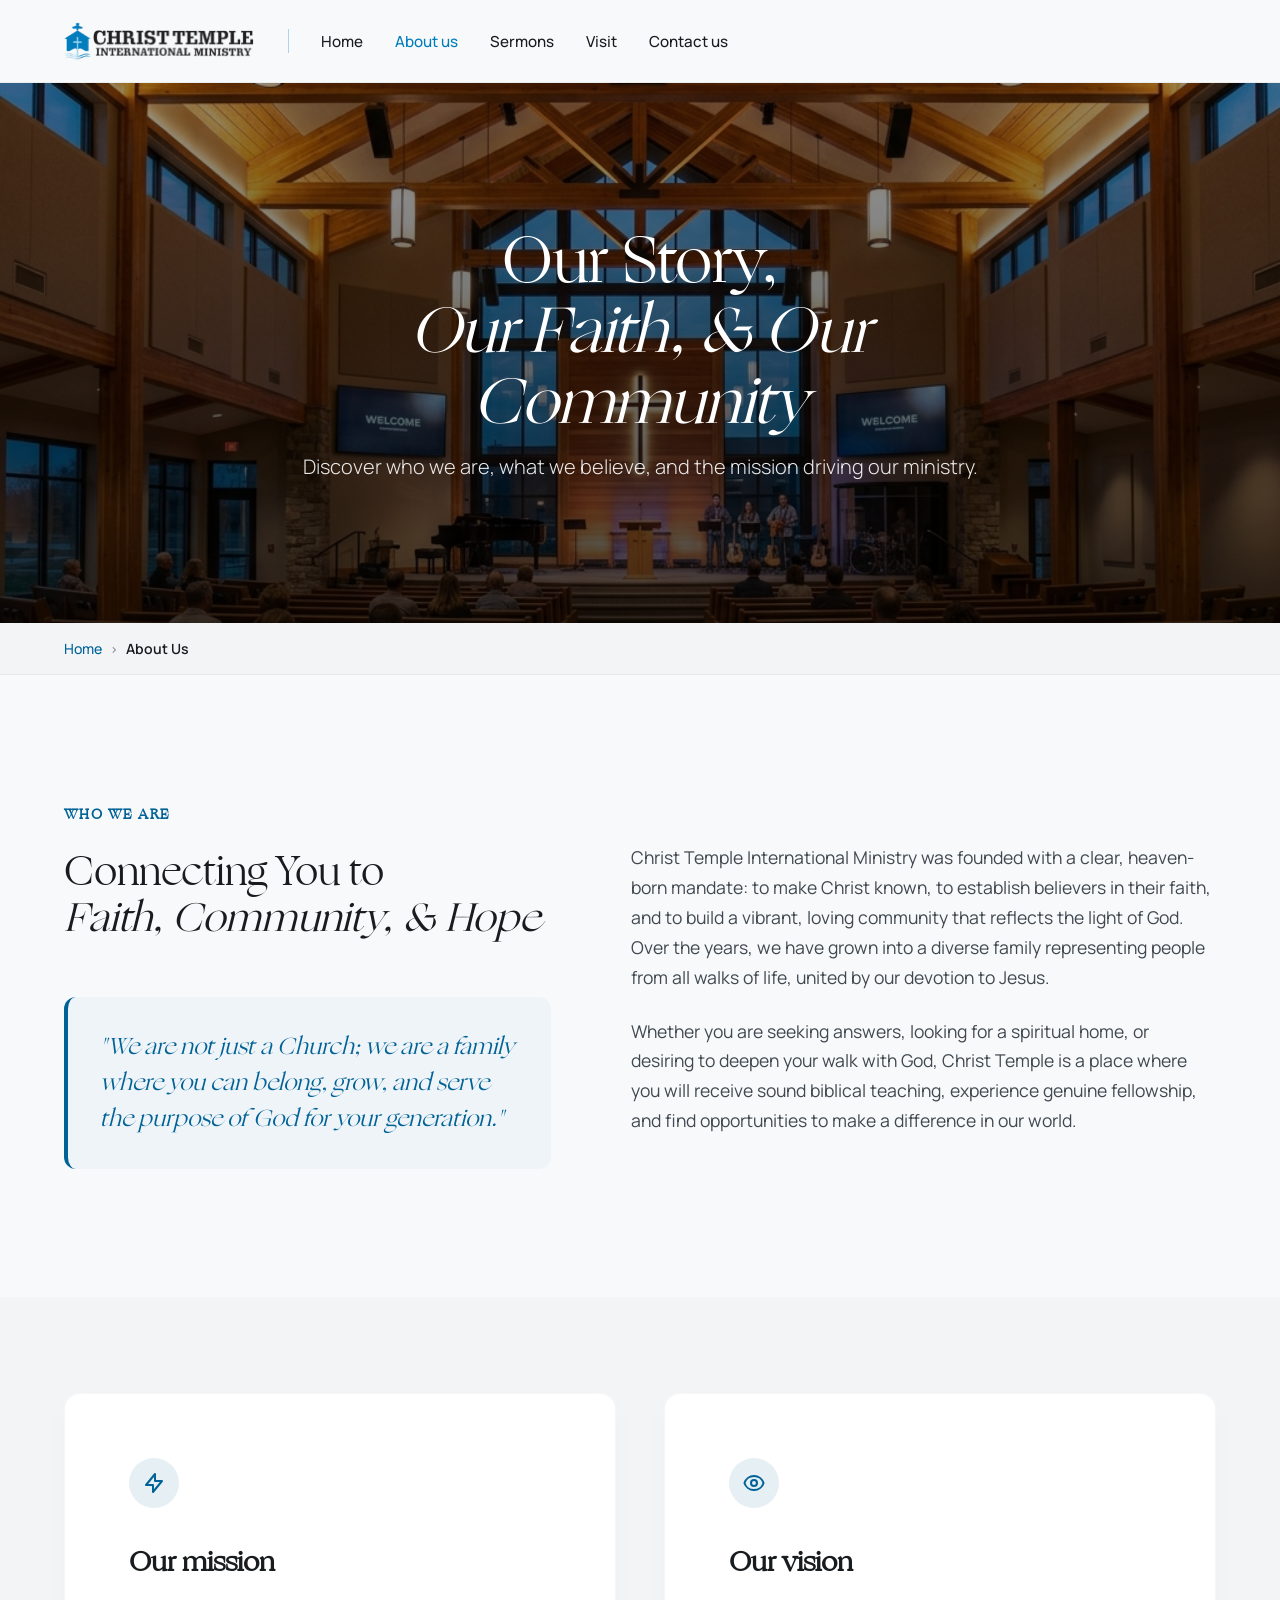
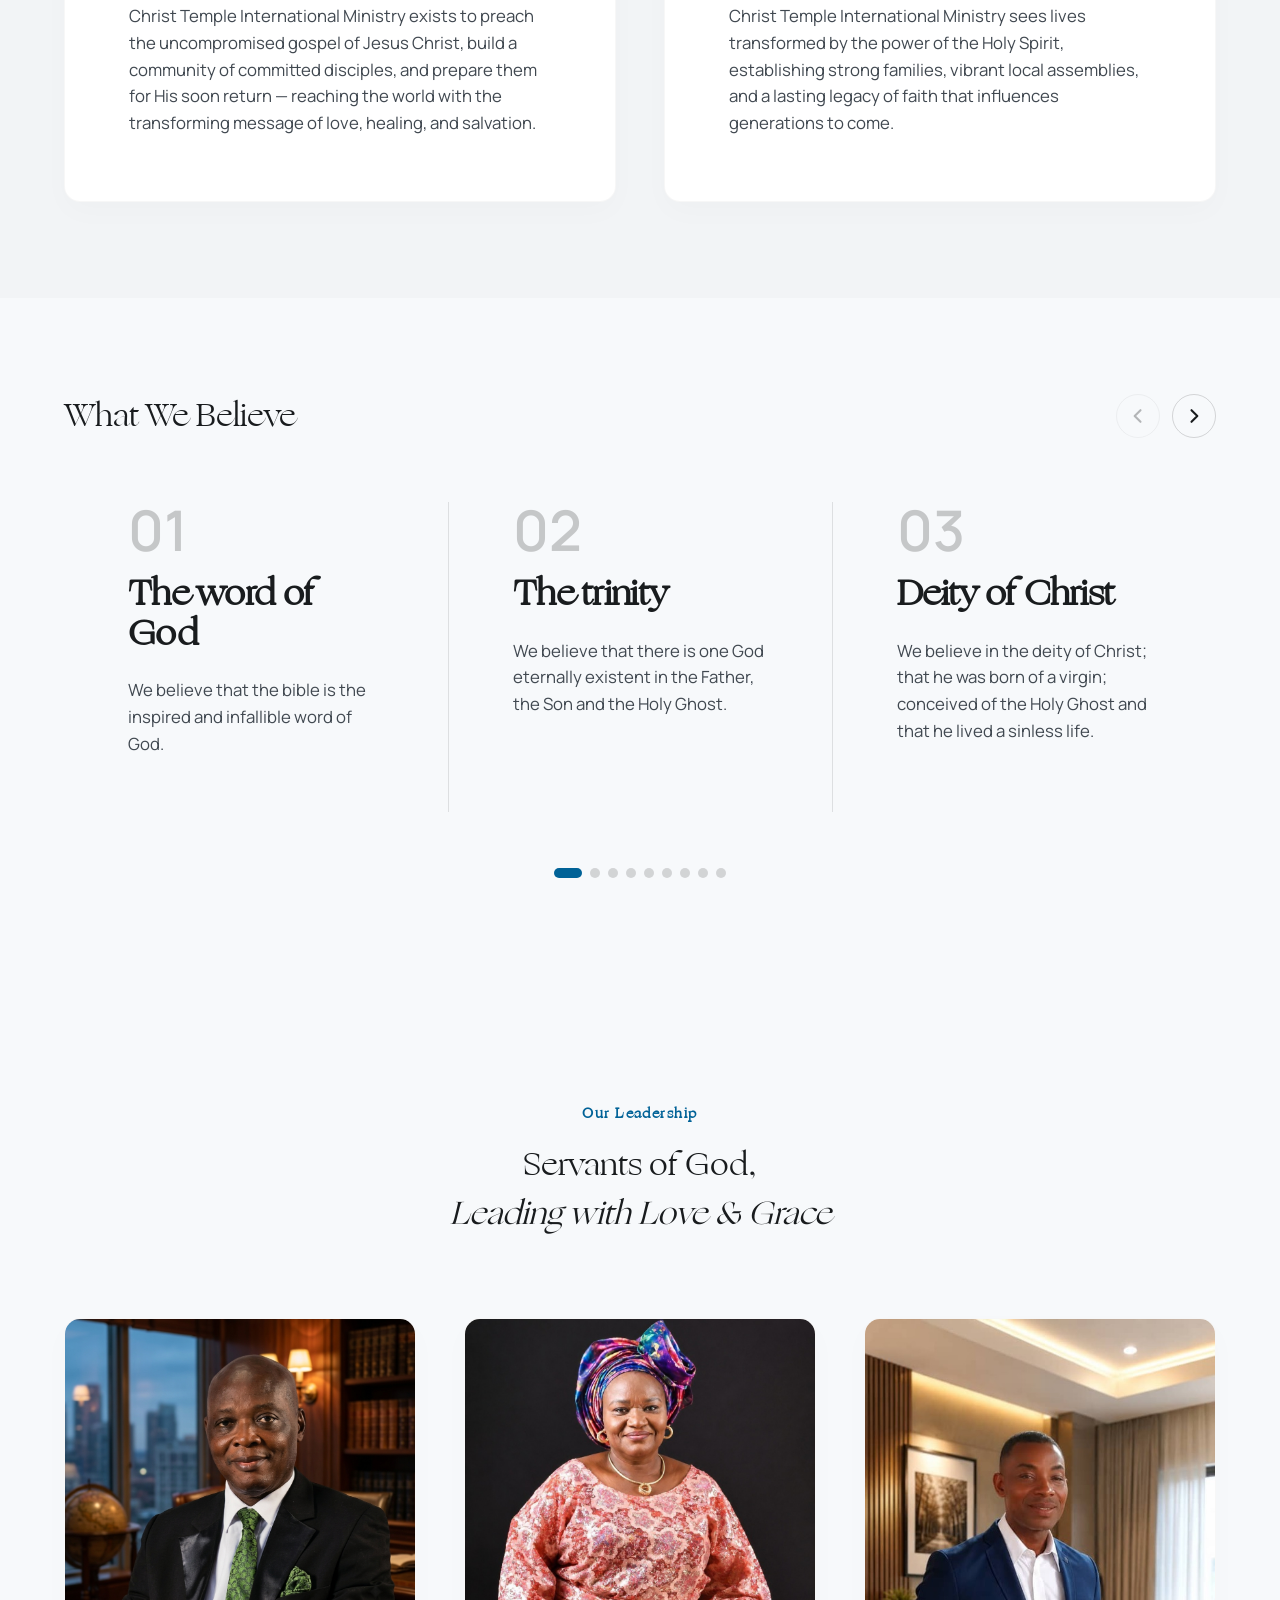
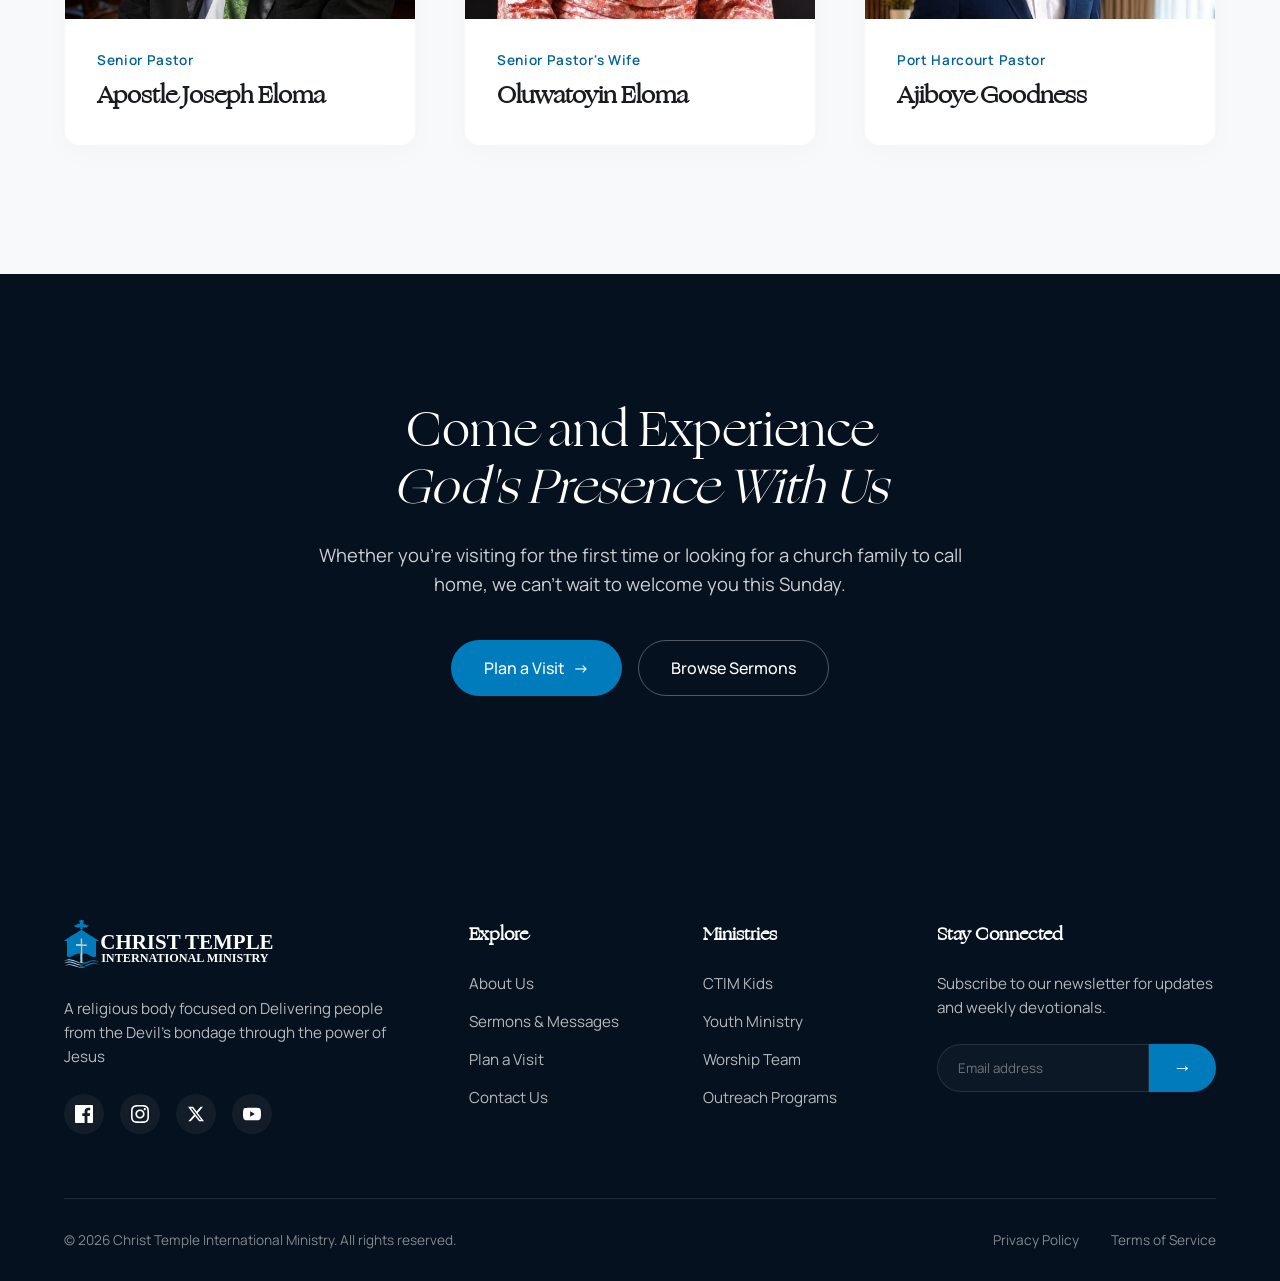
==== commit 30dcba28: "fixed bug with navbar logo" ====
--- a/about.html
+++ b/about.html
@@ -465,7 +465,7 @@
             <div class="footer-grid">
                 <!-- Column 1: Brand -->
                 <div class="footer-col brand-col">
-                    <img src="assets/images/Christ Temple logo.svg" alt="Christ Temple Logo" class="footer-logo">
+                    <img src="assets/images/CTIM_LOGO_WHITE.svg" alt="Christ Temple Logo" class="footer-logo">
                     <p class="footer-text">
                         A religious body focused on Delivering people from the Devil's bondage through the power of Jesus
                     </p>
--- a/assets/css/style.css
+++ b/assets/css/style.css
@@ -112,10 +112,19 @@
     align-items: center;
 }
 
+.logo-container a {
+    display: flex;
+    align-items: center;
+    height: 100%;
+    text-decoration: none;
+}
+
 .logo-container img {
-    height: 100%;
+    height: 42px;
+    max-height: 100%;
     width: auto;
     object-fit: contain;
+    display: block;
 }
 
 .nav-divider {
@@ -3460,6 +3469,11 @@
         height: 36px;
     }
 
+    .logo-container a,
+    .logo-container img {
+        height: 36px;
+    }
+
     /* Hero Typography Sizing */
     .hero-title,
     .about-hero-title,
